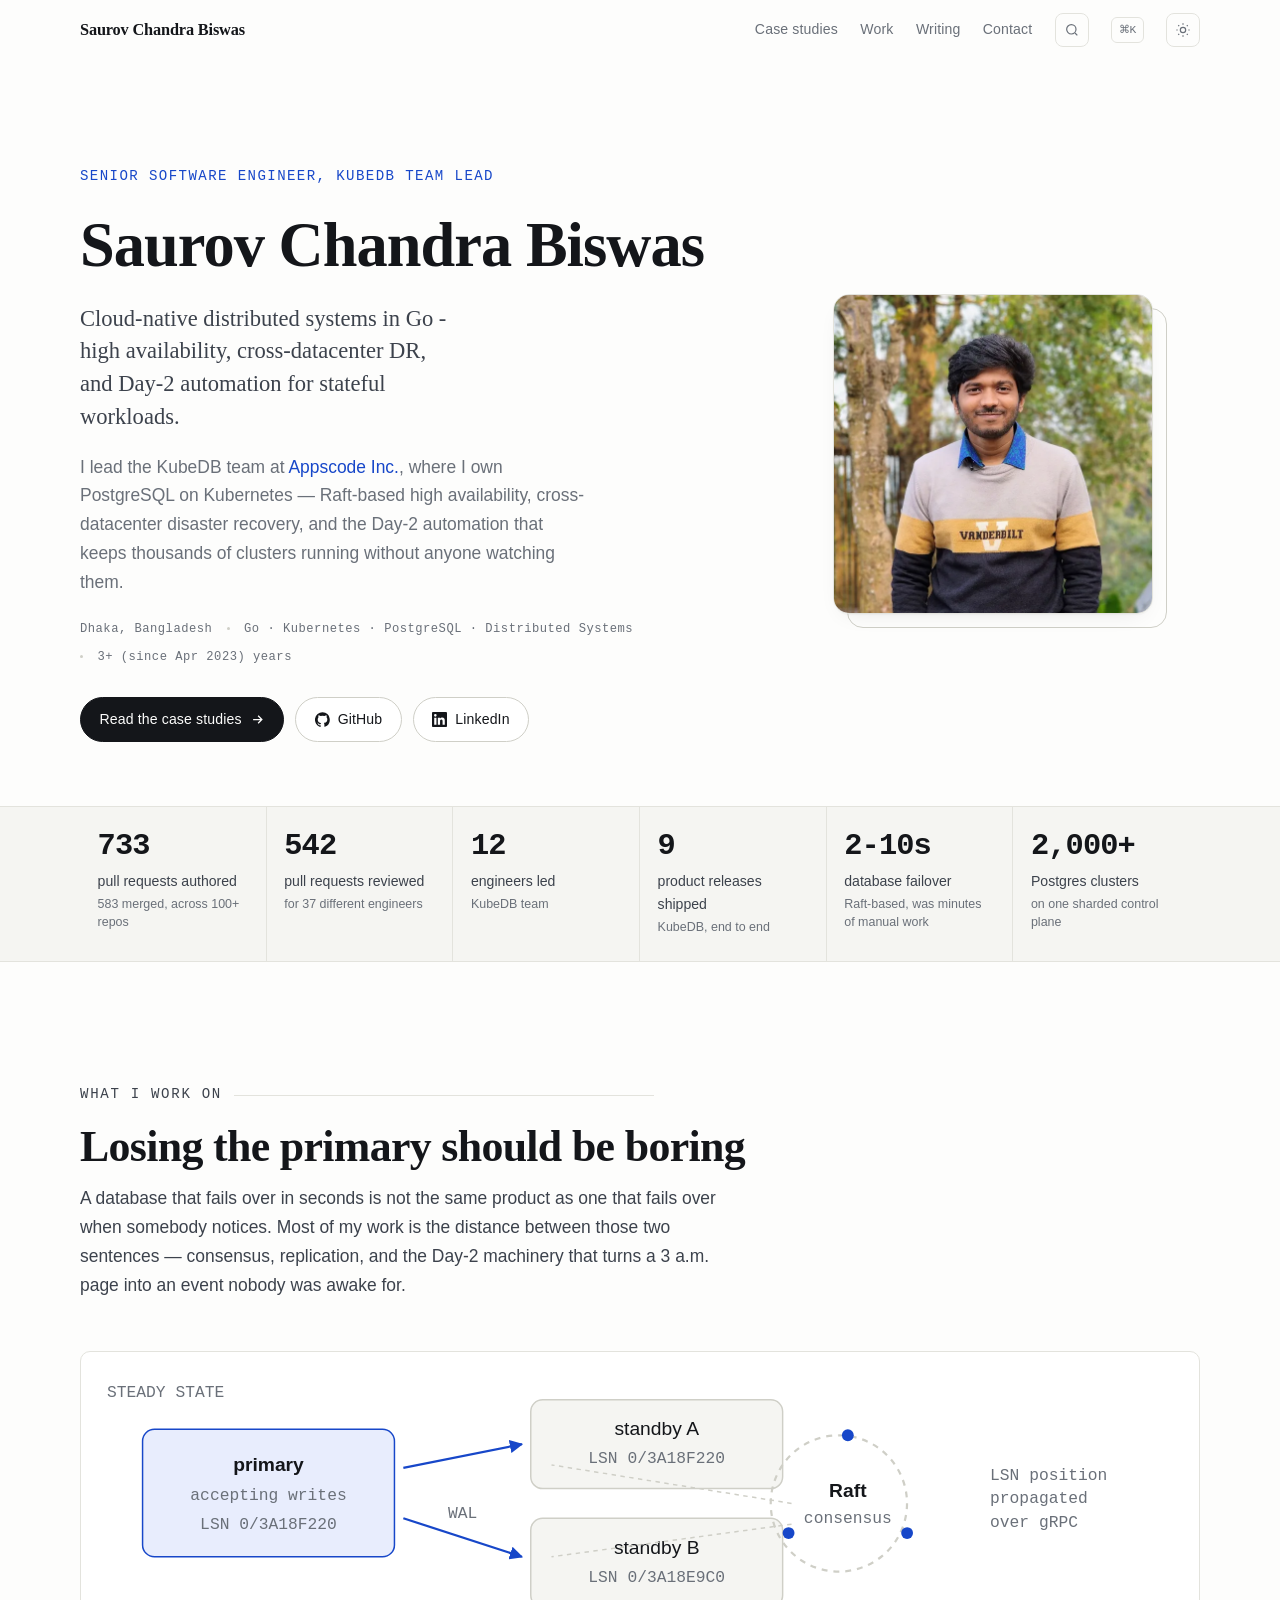
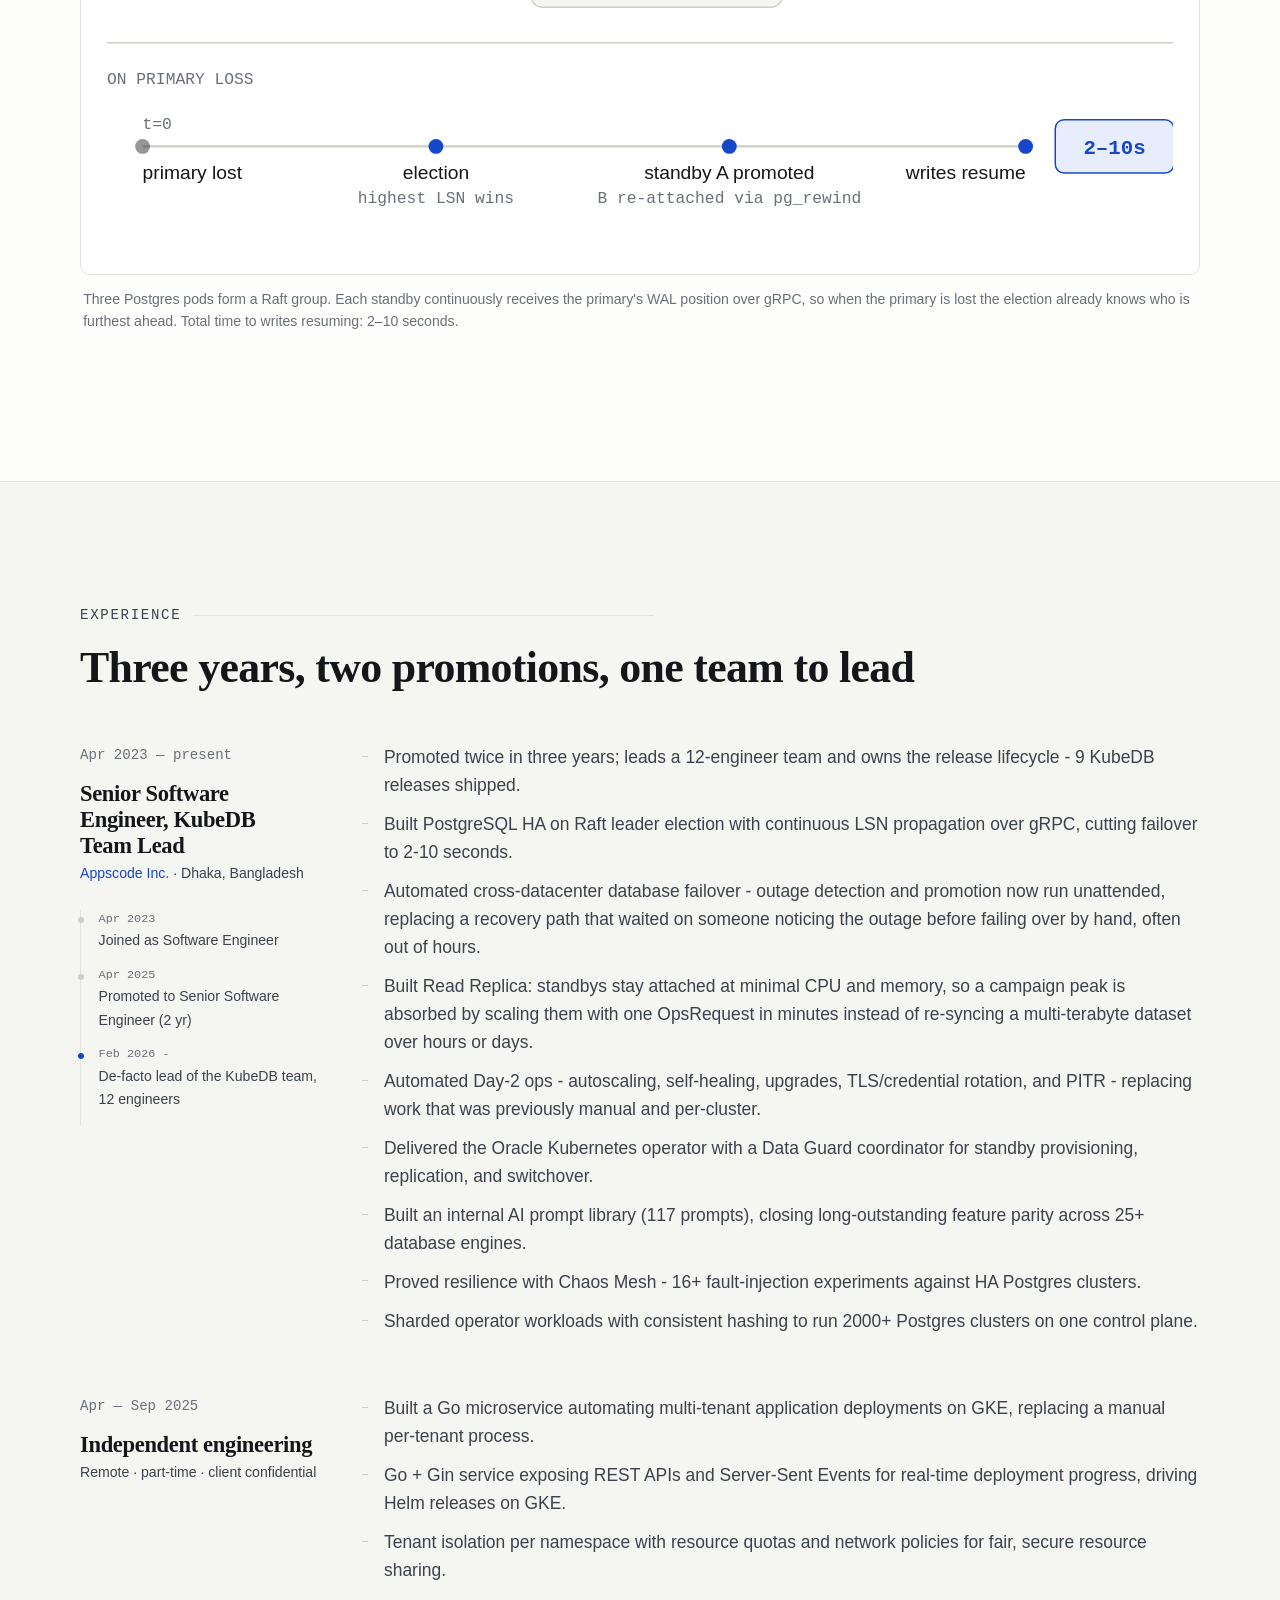
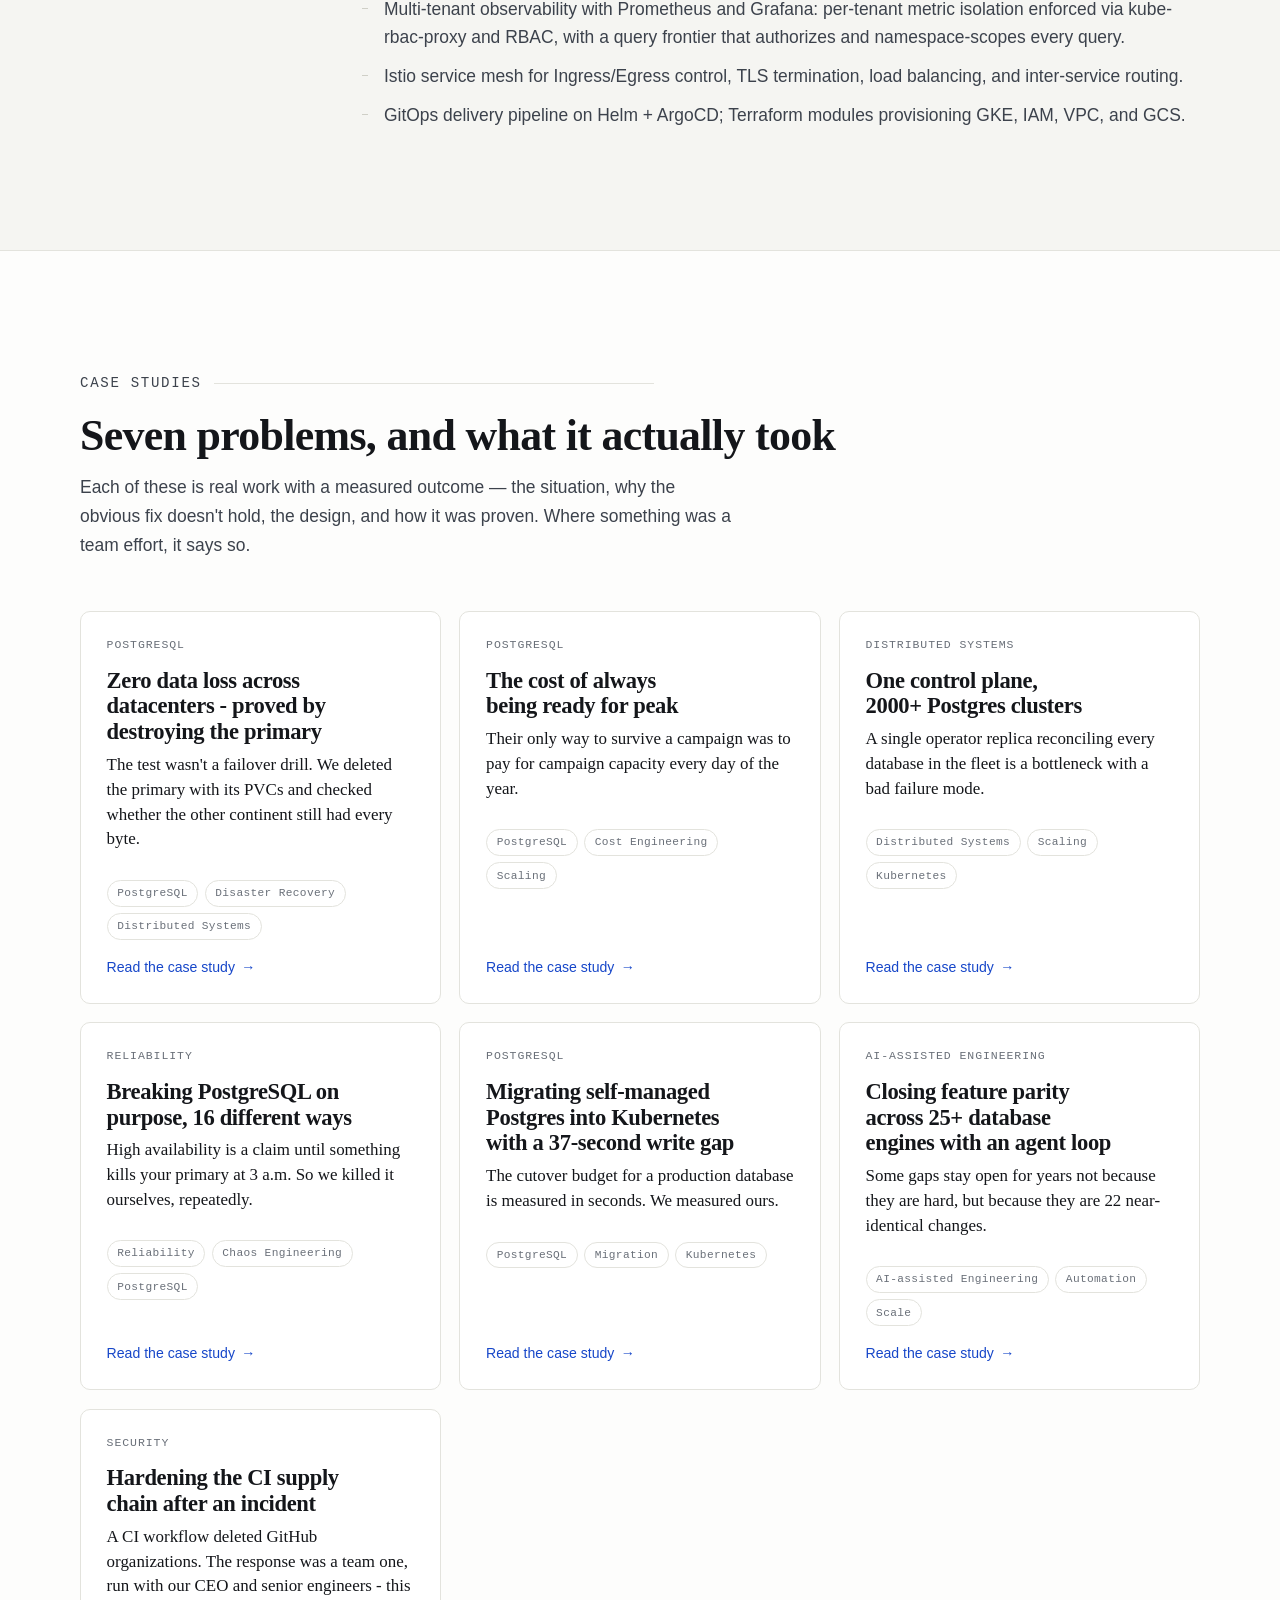
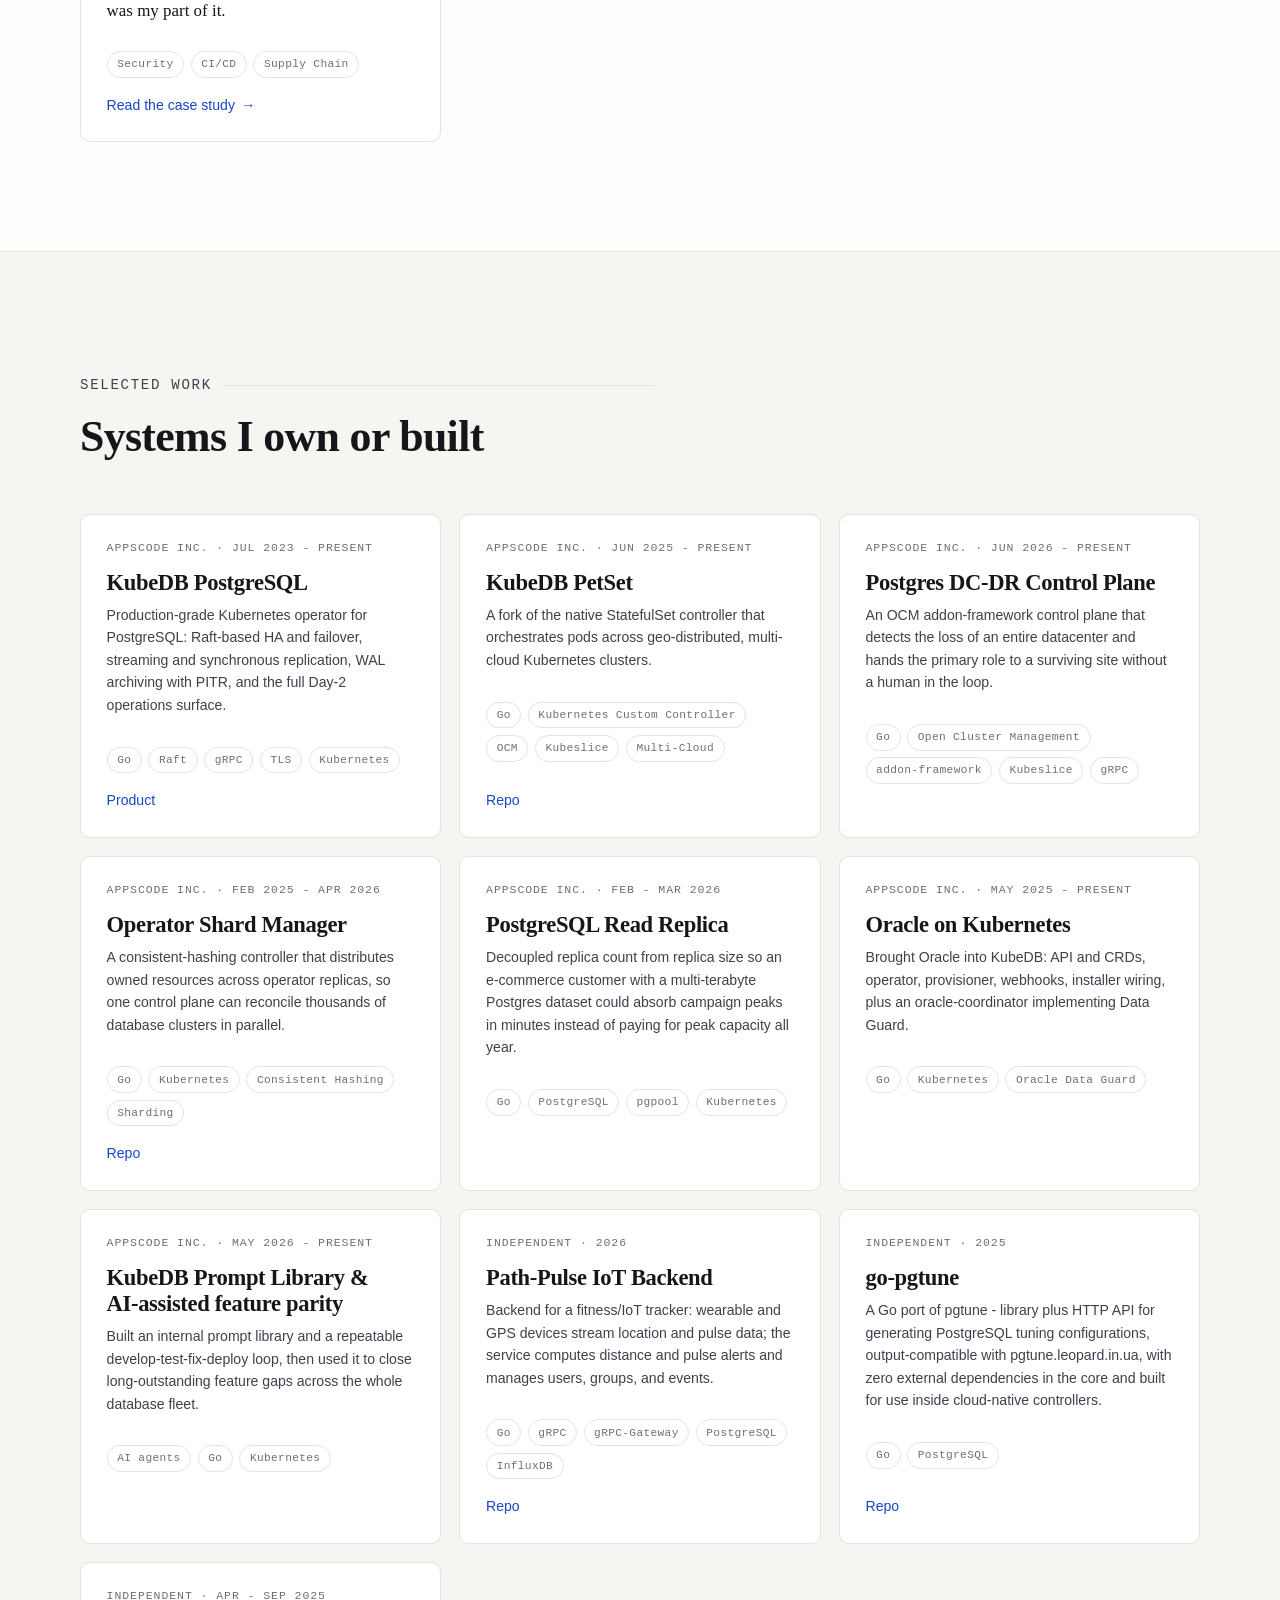
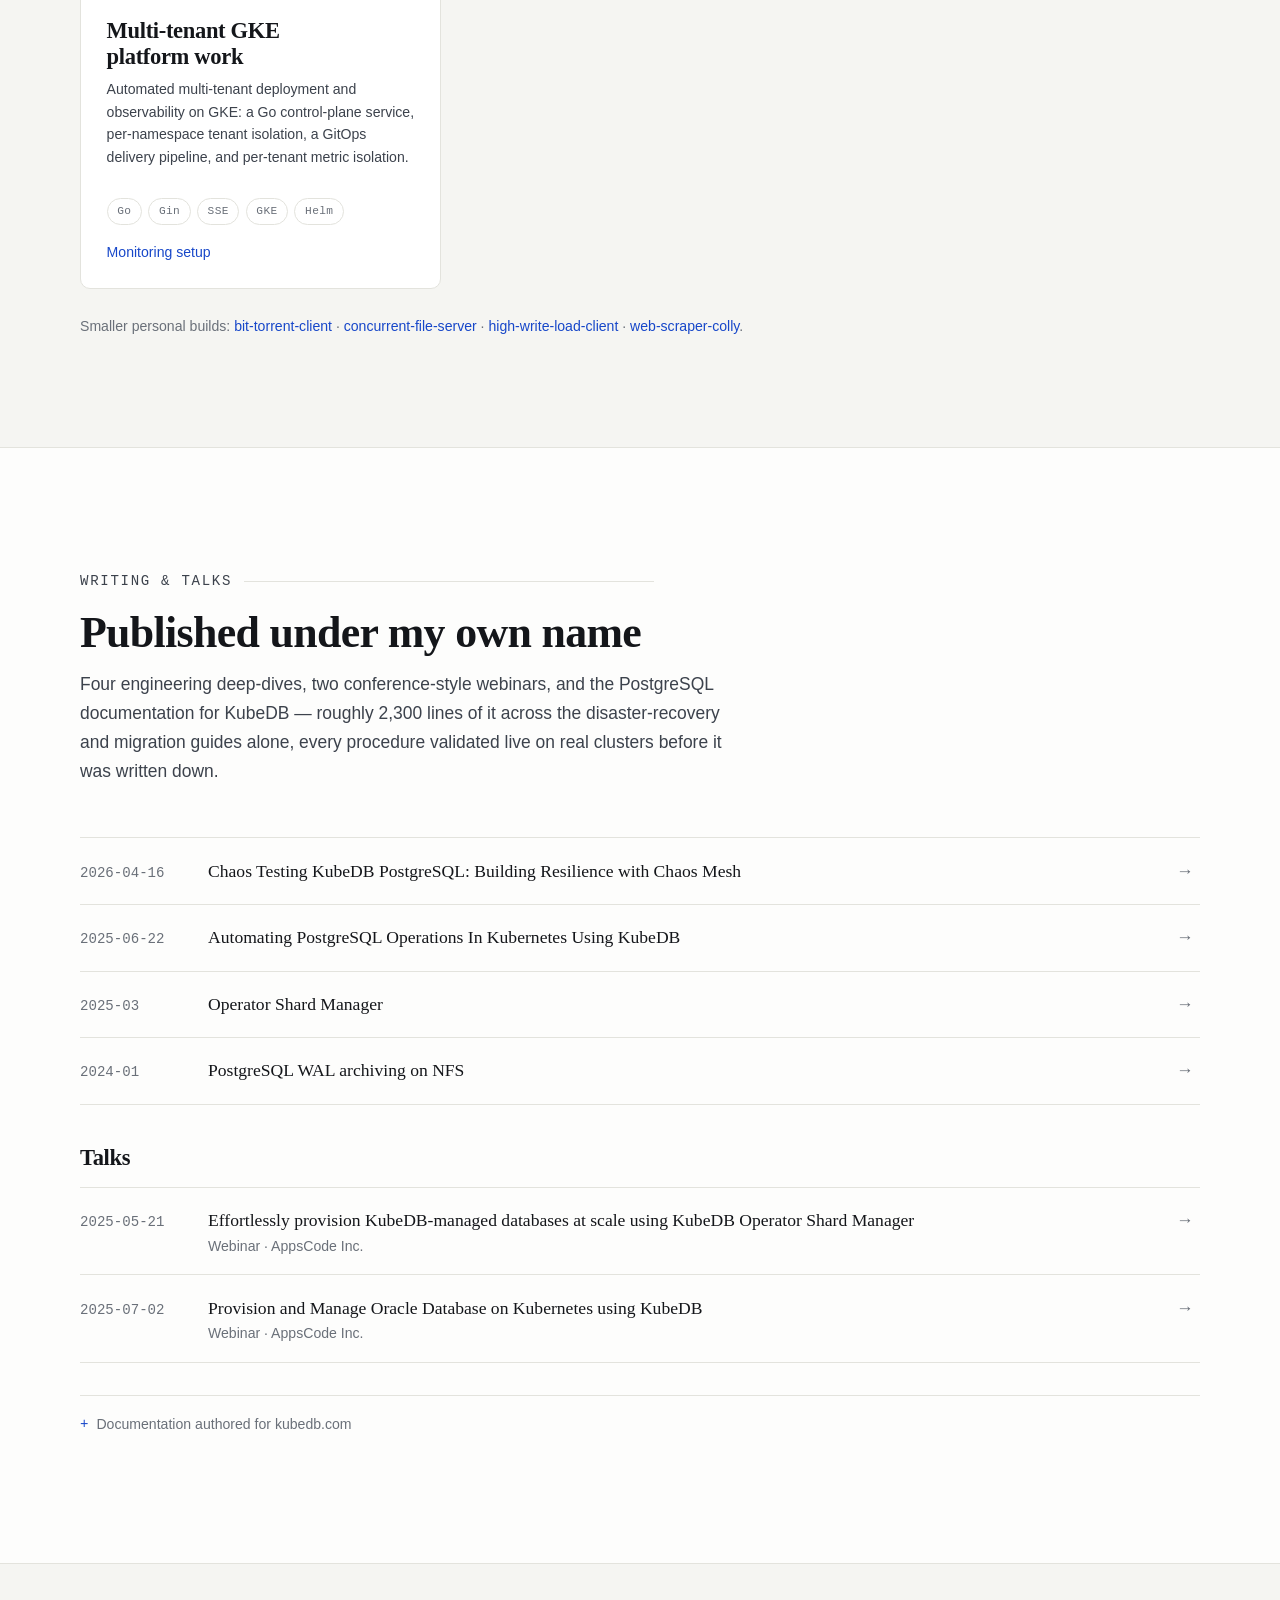
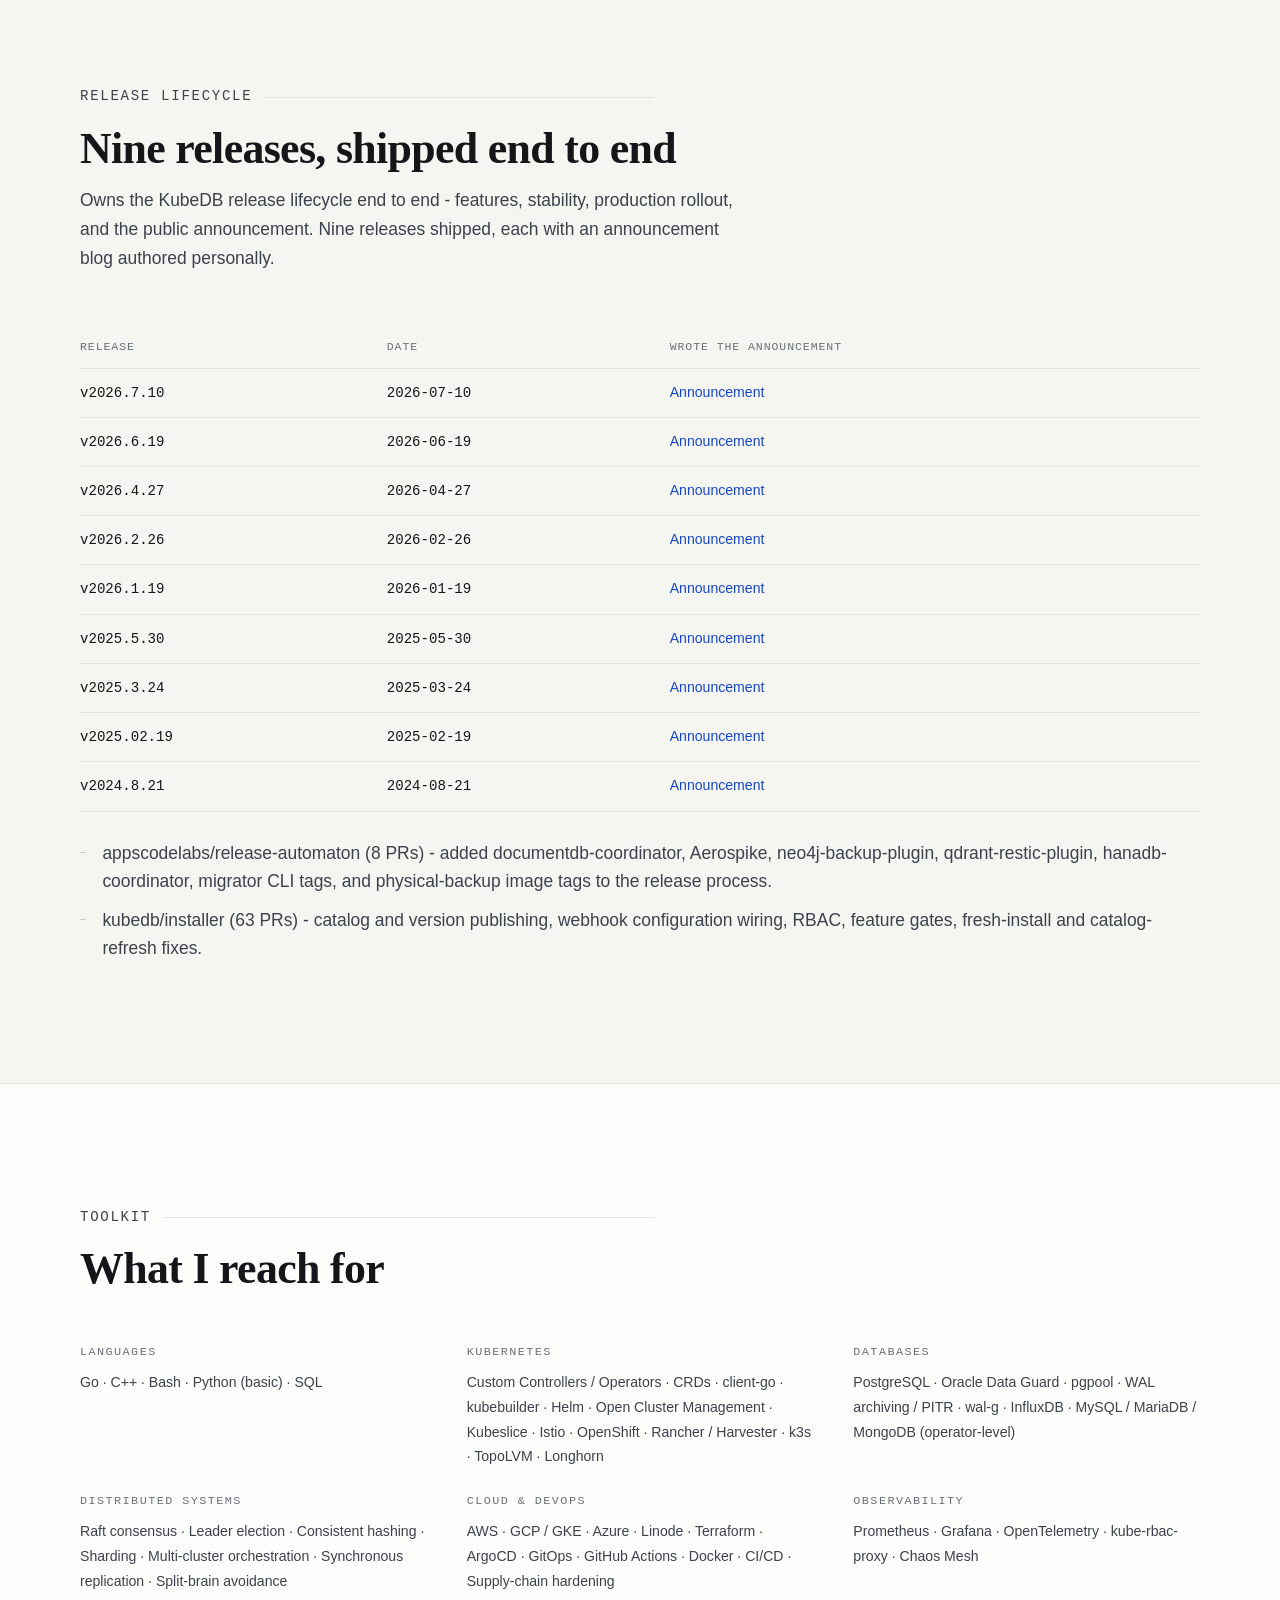
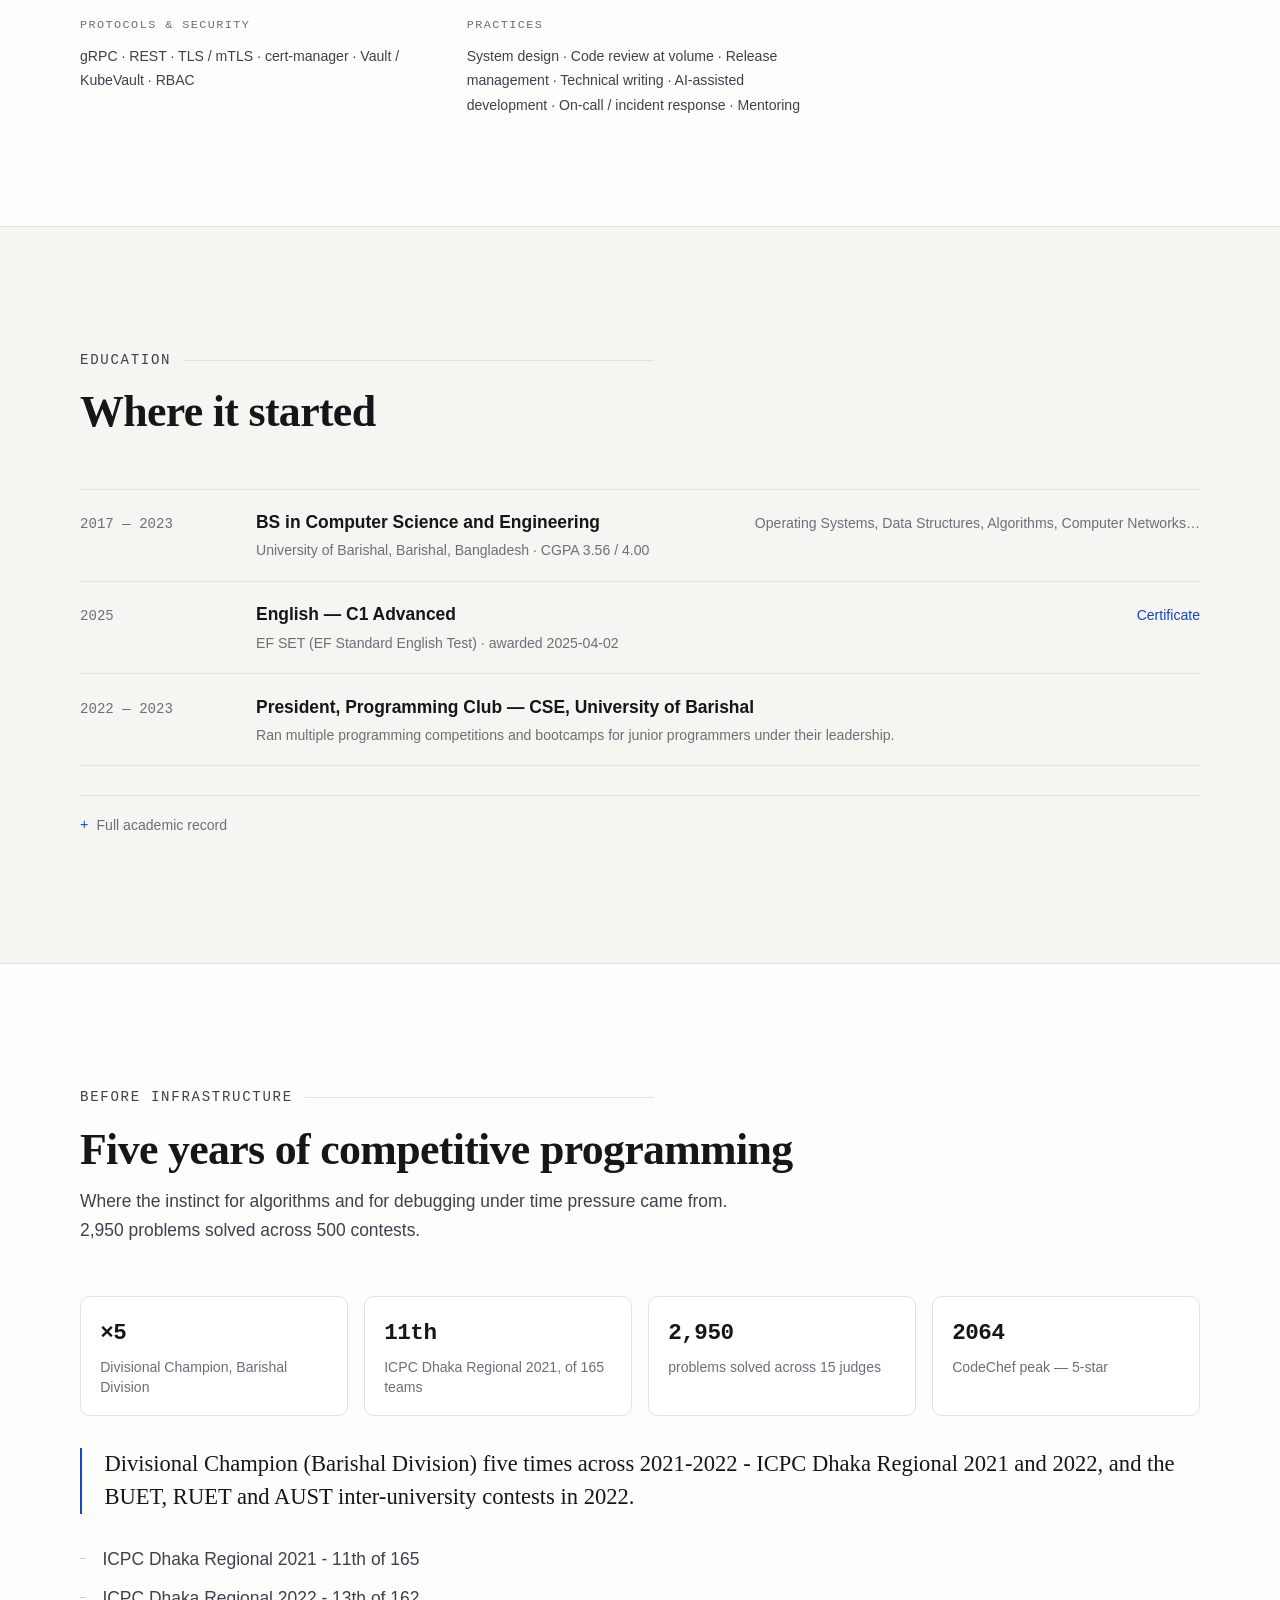
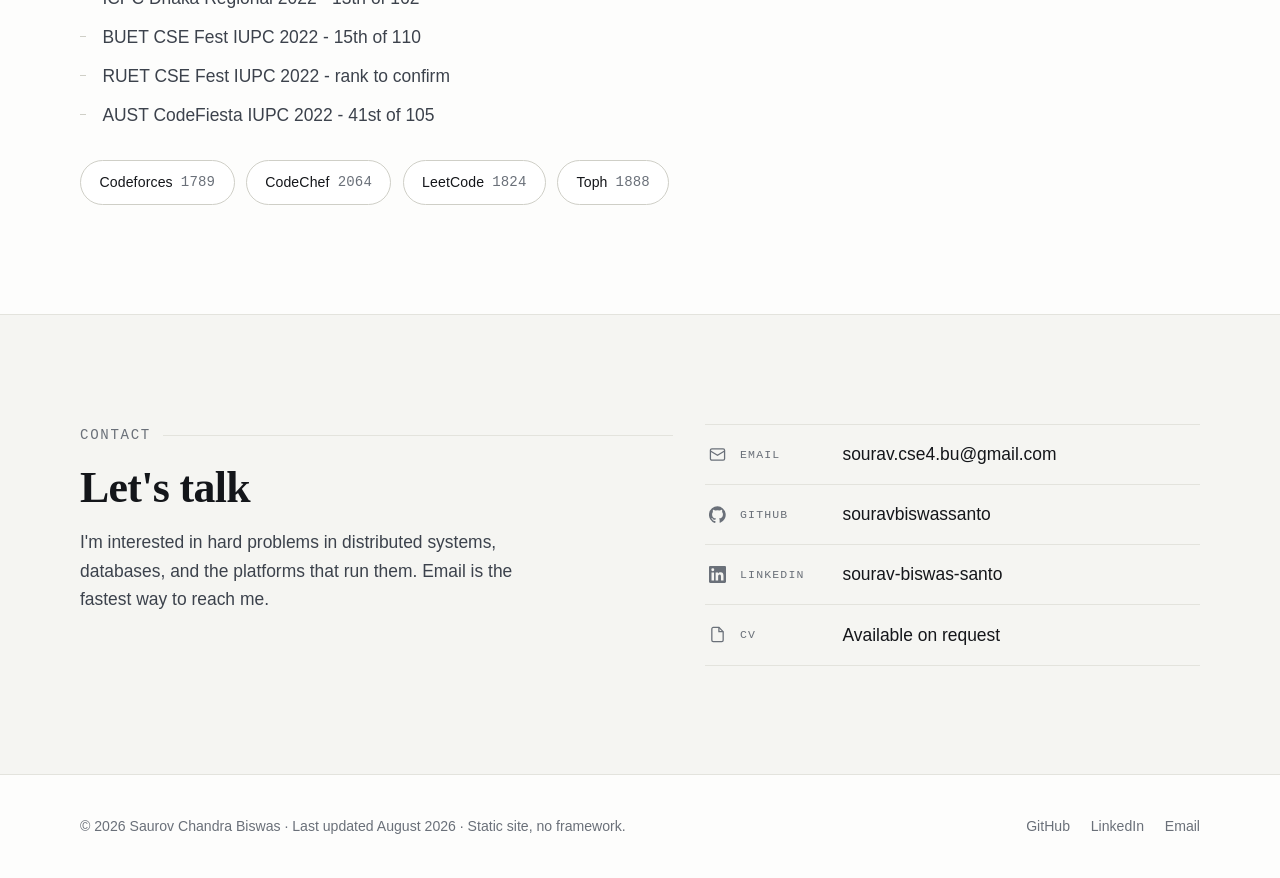
==== site/index.html @ ab9f9c37 "Add portfolio site Static site generated from data/profile.json by build.py. No framework and no run" ====
<!doctype html>
<html lang="en" class="no-js">
<head>
<meta charset="utf-8">
<meta name="viewport" content="width=device-width, initial-scale=1">
<title>Saurov Chandra Biswas — Senior Software Engineer, KubeDB Team Lead</title>
<meta name="description" content="Software Engineer with 3+ years building cloud-native distributed systems in Go, now leading a 12-engineer team. Specialize in Kubernetes operators for stateful workloads - high availability, cross-datacenter disaster recovery, and Day-2 automation at enterprise scale.">
<link rel="canonical" href="https://souravbiswassanto.github.io/">
<meta property="og:type" content="website">
<meta property="og:title" content="Saurov Chandra Biswas — Senior Software Engineer, KubeDB Team Lead">
<meta property="og:description" content="Software Engineer with 3+ years building cloud-native distributed systems in Go, now leading a 12-engineer team. Specialize in Kubernetes operators for stateful workloads - high availability, cross-datacenter disaster recovery, and Day-2 automation at enterprise scale.">
<meta property="og:url" content="https://souravbiswassanto.github.io/">
<meta property="og:image" content="https://souravbiswassanto.github.io/assets/hero.jpg">
<meta name="twitter:card" content="summary_large_image">
<meta name="theme-color" content="#fdfdfc" media="(prefers-color-scheme: light)">
<meta name="theme-color" content="#0e1014" media="(prefers-color-scheme: dark)">
<link rel="icon" href="data:image/svg+xml,<svg xmlns='http://www.w3.org/2000/svg' viewBox='0 0 100 100'><text y='.9em' font-size='90' font-family='Georgia,serif'>S</text></svg>">
<link rel="stylesheet" href="styles/main.css">
<script>
(function(){try{var t=localStorage.getItem("theme");if(t)document.documentElement.setAttribute("data-theme",t);}catch(e){}})();
</script>
<script type="application/ld+json">{"@context": "https://schema.org", "@type": "Person", "name": "Saurov Chandra Biswas", "jobTitle": "Senior Software Engineer, KubeDB Team Lead", "worksFor": {"@type": "Organization", "name": "Appscode Inc."}, "url": "https://souravbiswassanto.github.io", "image": "https://souravbiswassanto.github.io/assets/hero.jpg", "email": "mailto:sourav.cse4.bu@gmail.com", "address": {"@type": "PostalAddress", "addressLocality": "Dhaka", "addressCountry": "BD"}, "sameAs": ["https://github.com/souravbiswassanto", "https://linkedin.com/in/sourav-biswas-santo"], "alumniOf": {"@type": "CollegeOrUniversity", "name": "University of Barishal"}, "knowsAbout": ["Kubernetes", "Go", "PostgreSQL", "Distributed Systems", "Site Reliability Engineering"]}</script>
</head>
<body>
<a class="skip-link" href="#main">Skip to content</a>

<header class="site-header">
  <div class="wrap">
    <a class="brand" href="index.html">Saurov Chandra Biswas</a>
    <nav class="site-nav" aria-label="Primary">
      <a class="nav-hide" href="index.html#case-studies">Case studies</a>
      <a class="nav-hide" href="index.html#work">Work</a>
      <a class="nav-hide" href="index.html#writing">Writing</a>
      <a class="nav-hide" href="index.html#contact">Contact</a>
      <a class="nav-keep" href="index.html#work">Work</a>
      <a class="nav-keep" href="index.html#contact">Contact</a>
      <button class="icon-btn" data-palette-open type="button" aria-label="Search this site"><svg viewBox="0 0 24 24" fill="none" stroke="currentColor" stroke-width="1.8" aria-hidden="true"><circle cx="11" cy="11" r="7"/><path d="m20 20-3.5-3.5"/></svg></button>
      <span class="kbd-hint" aria-hidden="true">⌘K</span>
      <button class="icon-btn" data-theme-toggle type="button" aria-label="Switch theme"><svg viewBox="0 0 24 24" fill="none" stroke="currentColor" stroke-width="1.8" aria-hidden="true"><circle cx="12" cy="12" r="4"/><path d="M12 2v2M12 20v2M4.9 4.9l1.4 1.4M17.7 17.7l1.4 1.4M2 12h2M20 12h2M4.9 19.1l1.4-1.4M17.7 6.3l1.4-1.4"/></svg></button>
    </nav>
  </div>
</header>

<main id="main">
<section class="hero">
  <div class="wrap hero-grid">
    <div>
      <p class="role">Senior Software Engineer, KubeDB Team Lead</p>
      <h1>Saurov Chandra Biswas</h1>
      <p class="lede">Cloud-native distributed systems in Go - high availability, cross-datacenter DR, and Day-2 automation for stateful workloads.</p>
      <p class="sub">I lead the KubeDB team at <a href="https://appscode.com/" rel="noopener">Appscode Inc.</a>,
      where I own PostgreSQL on Kubernetes — Raft-based high availability, cross-datacenter disaster recovery,
      and the Day-2 automation that keeps thousands of clusters running without anyone watching them.</p>
      <p class="meta-line">
        <span>Dhaka, Bangladesh</span>
        <span>Go · Kubernetes · PostgreSQL · Distributed Systems</span>
        <span>3+ (since Apr 2023) years</span>
      </p>
      <div class="cta-row">
        <a class="btn btn--primary" href="#case-studies">Read the case studies <svg viewBox="0 0 24 24" fill="none" stroke="currentColor" stroke-width="2" aria-hidden="true"><path d="M5 12h14M13 6l6 6-6 6"/></svg></a>
        
        <a class="btn" href="https://github.com/souravbiswassanto" rel="noopener"><svg viewBox="0 0 24 24" fill="currentColor" aria-hidden="true"><path d="M12 .5a12 12 0 0 0-3.79 23.4c.6.1.82-.26.82-.58v-2.2c-3.34.72-4.04-1.6-4.04-1.6-.55-1.4-1.34-1.77-1.34-1.77-1.1-.75.08-.73.08-.73 1.2.09 1.84 1.24 1.84 1.24 1.07 1.84 2.81 1.31 3.5 1 .1-.78.42-1.31.76-1.61-2.67-.3-5.47-1.34-5.47-5.96 0-1.32.47-2.4 1.24-3.24-.13-.3-.54-1.53.12-3.18 0 0 1.01-.32 3.3 1.24a11.5 11.5 0 0 1 6.01 0c2.29-1.56 3.3-1.24 3.3-1.24.66 1.65.25 2.88.12 3.18.77.84 1.23 1.92 1.23 3.24 0 4.63-2.8 5.65-5.48 5.95.43.37.81 1.1.81 2.22v3.29c0 .32.21.69.83.57A12 12 0 0 0 12 .5Z"/></svg> GitHub</a>
        <a class="btn" href="https://linkedin.com/in/sourav-biswas-santo" rel="noopener"><svg viewBox="0 0 24 24" fill="currentColor" aria-hidden="true"><path d="M20.45 20.45h-3.55v-5.57c0-1.33-.02-3.04-1.85-3.04-1.85 0-2.14 1.45-2.14 2.94v5.67H9.35V9h3.41v1.56h.05a3.74 3.74 0 0 1 3.37-1.85c3.6 0 4.27 2.37 4.27 5.46v6.28ZM5.34 7.43a2.06 2.06 0 1 1 0-4.12 2.06 2.06 0 0 1 0 4.12ZM7.12 20.45H3.55V9h3.57v11.45ZM22.22 0H1.77C.79 0 0 .77 0 1.72v20.56C0 23.23.79 24 1.77 24h20.45c.98 0 1.78-.77 1.78-1.72V1.72C24 .77 23.2 0 22.22 0Z"/></svg> LinkedIn</a>
      </div>
    </div>
    <div class="hero-portrait">
      <picture>
        <source srcset="assets/hero.webp" type="image/webp">
        <img src="assets/hero.jpg" width="640" height="640" alt="Saurov Chandra Biswas" fetchpriority="high">
      </picture>
    </div>
  </div>
</section>
<section class="stat-bar" aria-label="Key numbers">
  <div class="wrap"><div class="stat-grid"><div class="stat"><div class="v"><span class="num" data-count="733" data-suffix="">0</span></div><div class="l">pull requests authored</div><div class="s">583 merged, across 100+ repos</div></div><div class="stat"><div class="v"><span class="num" data-count="542" data-suffix="">0</span></div><div class="l">pull requests reviewed</div><div class="s">for 37 different engineers</div></div><div class="stat"><div class="v"><span class="num" data-count="12" data-suffix="">0</span></div><div class="l">engineers led</div><div class="s">KubeDB team</div></div><div class="stat"><div class="v"><span class="num" data-count="9" data-suffix="">0</span></div><div class="l">product releases shipped</div><div class="s">KubeDB, end to end</div></div><div class="stat"><div class="v"><span class="num">2-10s</span></div><div class="l">database failover</div><div class="s">Raft-based, was minutes of manual work</div></div><div class="stat"><div class="v"><span class="num" data-count="2000" data-suffix="+">0</span></div><div class="l">Postgres clusters</div><div class="s">on one sharded control plane</div></div></div></div>
</section>
<section class="section">
  <div class="wrap">
    <div class="section-head reveal">
      <p class="eyebrow">What I work on</p>
      <h2>Losing the primary should be boring</h2>
      <p>A database that fails over in seconds is not the same product as one that fails over when somebody notices.
      Most of my work is the distance between those two sentences — consensus, replication, and the Day-2 machinery
      that turns a 3 a.m. page into an event nobody was awake for.</p>
    </div>
    <figure class="diagram reveal"><div class="frame"><svg viewBox="0 0 720 320" role="img" aria-labelledby="failover-title failover-desc" xmlns="http://www.w3.org/2000/svg">
  <title id="failover-title">Raft-based PostgreSQL failover</title>
  <desc id="failover-desc">Three Postgres pods form a Raft consensus group. Each standby continuously receives the primary's write-ahead-log position over gRPC. When the primary is lost, the standby holding the highest position is elected and promoted, completing in two to ten seconds.</desc>

  <defs>
    <marker id="fo-arrow" viewBox="0 0 10 10" refX="9" refY="5" markerWidth="6" markerHeight="6" orient="auto-start-reverse">
      <path d="M 0 0 L 10 5 L 0 10 z" class="d-accent"/>
    </marker>
    <marker id="fo-arrow-mute" viewBox="0 0 10 10" refX="9" refY="5" markerWidth="6" markerHeight="6" orient="auto-start-reverse">
      <path d="M 0 0 L 10 5 L 0 10 z" fill="currentColor" opacity=".45"/>
    </marker>
  </defs>

  <!-- steady state label -->
  <text x="0" y="14" class="d-text-sm">STEADY STATE</text>

  <!-- primary -->
  <g>
    <rect x="24" y="36" width="170" height="86" rx="8" class="d-box-accent"/>
    <text x="109" y="64" class="d-text" text-anchor="middle" font-weight="600">primary</text>
    <text x="109" y="84" class="d-text-sm" text-anchor="middle">accepting writes</text>
    <text x="109" y="103" class="d-text-sm" text-anchor="middle">LSN 0/3A18F220</text>
  </g>

  <!-- standbys -->
  <g>
    <rect x="286" y="16" width="170" height="60" rx="8" class="d-box"/>
    <text x="371" y="40" class="d-text" text-anchor="middle">standby A</text>
    <text x="371" y="59" class="d-text-sm" text-anchor="middle">LSN 0/3A18F220</text>
  </g>
  <g>
    <rect x="286" y="96" width="170" height="60" rx="8" class="d-box"/>
    <text x="371" y="120" class="d-text" text-anchor="middle">standby B</text>
    <text x="371" y="139" class="d-text-sm" text-anchor="middle">LSN 0/3A18E9C0</text>
  </g>

  <!-- replication arrows -->
  <path d="M 200 62 L 280 46" class="d-stroke-accent" stroke-width="1.5" marker-end="url(#fo-arrow)"/>
  <path d="M 200 96 L 280 122" class="d-stroke-accent" stroke-width="1.5" marker-end="url(#fo-arrow)"/>
  <text x="240" y="96" class="d-text-sm" text-anchor="middle">WAL</text>

  <!-- raft ring -->
  <g>
    <path d="M 500 86 m -6 -46 a 46 46 0 1 1 -0.1 0" class="d-line" stroke-width="1.5" fill="none" stroke-dasharray="4 4"/>
    <text x="500" y="82" class="d-text" text-anchor="middle" font-weight="600">Raft</text>
    <text x="500" y="99" class="d-text-sm" text-anchor="middle">consensus</text>
    <circle cx="500" cy="40" r="4" class="d-accent"/>
    <circle cx="540" cy="106" r="4" class="d-accent"/>
    <circle cx="460" cy="106" r="4" class="d-accent"/>
  </g>
  <path d="M 462 86 L 300 60" class="d-line" stroke-width="1" stroke-dasharray="3 3" fill="none"/>
  <path d="M 462 100 L 300 122" class="d-line" stroke-width="1" stroke-dasharray="3 3" fill="none"/>

  <text x="596" y="70" class="d-text-sm">LSN position</text>
  <text x="596" y="86" class="d-text-sm">propagated</text>
  <text x="596" y="102" class="d-text-sm">over gRPC</text>

  <!-- divider -->
  <line x1="0" y1="180" x2="720" y2="180" class="d-line" stroke-width="1"/>

  <!-- failure sequence -->
  <text x="0" y="208" class="d-text-sm">ON PRIMARY LOSS</text>

  <g transform="translate(0,224)">
    <!-- track -->
    <line x1="24" y1="26" x2="620" y2="26" class="d-line" stroke-width="1.5"/>

    <g>
      <circle cx="24" cy="26" r="5" fill="currentColor" opacity=".45"/>
      <text x="24" y="14" class="d-text-sm" text-anchor="start">t=0</text>
      <text x="24" y="48" class="d-text" text-anchor="start" font-size="12">primary lost</text>
    </g>
    <g>
      <circle cx="222" cy="26" r="5" class="d-accent"/>
      <text x="222" y="48" class="d-text" text-anchor="middle" font-size="12">election</text>
      <text x="222" y="64" class="d-text-sm" text-anchor="middle">highest LSN wins</text>
    </g>
    <g>
      <circle cx="420" cy="26" r="5" class="d-accent"/>
      <text x="420" y="48" class="d-text" text-anchor="middle" font-size="12">standby A promoted</text>
      <text x="420" y="64" class="d-text-sm" text-anchor="middle">B re-attached via pg_rewind</text>
    </g>
    <g>
      <circle cx="620" cy="26" r="5" class="d-accent"/>
      <text x="620" y="48" class="d-text" text-anchor="end" font-size="12">writes resume</text>
    </g>

    <rect x="640" y="8" width="80" height="36" rx="6" class="d-box-accent"/>
    <text x="680" y="31" class="d-accent" text-anchor="middle" font-family="ui-monospace, monospace" font-size="14" font-weight="700">2–10s</text>
  </g>
</svg>
</div><figcaption>Three Postgres pods form a Raft group. Each standby continuously receives the primary&#x27;s WAL position over gRPC, so when the primary is lost the election already knows who is furthest ahead. Total time to writes resuming: 2–10 seconds.</figcaption></figure>
  </div>
</section>
<section class="section section--alt" id="experience">
  <div class="wrap">
    <div class="section-head reveal">
      <p class="eyebrow">Experience</p>
      <h2>Three years, two promotions, one team to lead</h2>
    </div>
    <div class="xp reveal">
      <div class="xp-side">
        <p class="when">Apr 2023 — present</p>
        <h3>Senior Software Engineer, KubeDB Team Lead</h3>
        <p class="org"><a href="https://appscode.com/" rel="noopener">Appscode Inc.</a> · Dhaka, Bangladesh</p>
        <ul class="timeline"><li><span class="t-when">Apr 2023</span>Joined as Software Engineer</li><li><span class="t-when">Apr 2025</span>Promoted to Senior Software Engineer (2 yr)</li><li><span class="t-when">Feb 2026 -</span>De-facto lead of the KubeDB team, 12 engineers</li></ul>
      </div>
      <div><ul class="bullets"><li>Promoted twice in three years; leads a 12-engineer team and owns the release lifecycle - 9 KubeDB releases shipped.</li><li>Built PostgreSQL HA on Raft leader election with continuous LSN propagation over gRPC, cutting failover to 2-10 seconds.</li><li>Automated cross-datacenter database failover - outage detection and promotion now run unattended, replacing a recovery path that waited on someone noticing the outage before failing over by hand, often out of hours.</li><li>Built Read Replica: standbys stay attached at minimal CPU and memory, so a campaign peak is absorbed by scaling them with one OpsRequest in minutes instead of re-syncing a multi-terabyte dataset over hours or days.</li><li>Automated Day-2 ops - autoscaling, self-healing, upgrades, TLS/credential rotation, and PITR - replacing work that was previously manual and per-cluster.</li><li>Delivered the Oracle Kubernetes operator with a Data Guard coordinator for standby provisioning, replication, and switchover.</li><li>Built an internal AI prompt library (117 prompts), closing long-outstanding feature parity across 25+ database engines.</li><li>Proved resilience with Chaos Mesh - 16+ fault-injection experiments against HA Postgres clusters.</li><li>Sharded operator workloads with consistent hashing to run 2000+ Postgres clusters on one control plane.</li></ul></div>
    </div>
    <div class="xp reveal" style="margin-top:3rem">
      <div class="xp-side">
        <p class="when">Apr — Sep 2025</p>
        <h3>Independent engineering</h3>
        <p class="org">Remote · part-time · client confidential</p>
      </div>
      <div><ul class="bullets"><li>Built a Go microservice automating multi-tenant application deployments on GKE, replacing a manual per-tenant process.</li><li>Go + Gin service exposing REST APIs and Server-Sent Events for real-time deployment progress, driving Helm releases on GKE.</li><li>Tenant isolation per namespace with resource quotas and network policies for fair, secure resource sharing.</li><li>Multi-tenant observability with Prometheus and Grafana: per-tenant metric isolation enforced via kube-rbac-proxy and RBAC, with a query frontier that authorizes and namespace-scopes every query.</li><li>Istio service mesh for Ingress/Egress control, TLS termination, load balancing, and inter-service routing.</li><li>GitOps delivery pipeline on Helm + ArgoCD; Terraform modules provisioning GKE, IAM, VPC, and GCS.</li></ul></div>
    </div>
  </div>
</section>
<section class="section" id="case-studies">
  <div class="wrap">
    <div class="section-head reveal">
      <p class="eyebrow">Case studies</p>
      <h2>Seven problems, and what it actually took</h2>
      <p>Each of these is real work with a measured outcome — the situation, why the obvious fix doesn't hold,
      the design, and how it was proven. Where something was a team effort, it says so.</p>
    </div>
    <div class="card-grid"><a class="card card--case reveal" href="case/zero-data-loss.html">
  <p class="card-meta">PostgreSQL</p>
  <h3>Zero data loss across datacenters - proved by destroying the primary</h3>
  <p class="hook">The test wasn&#x27;t a failover drill. We deleted the primary with its PVCs and checked whether the other continent still had every byte.</p>
  <div class="tags"><span class="tag">PostgreSQL</span><span class="tag">Disaster Recovery</span><span class="tag">Distributed Systems</span></div>
  <span class="more">Read the case study <span class="arrow">→</span></span>
</a><a class="card card--case reveal" href="case/read-replica.html">
  <p class="card-meta">PostgreSQL</p>
  <h3>The cost of always being ready for peak</h3>
  <p class="hook">Their only way to survive a campaign was to pay for campaign capacity every day of the year.</p>
  <div class="tags"><span class="tag">PostgreSQL</span><span class="tag">Cost Engineering</span><span class="tag">Scaling</span></div>
  <span class="more">Read the case study <span class="arrow">→</span></span>
</a><a class="card card--case reveal" href="case/scale.html">
  <p class="card-meta">Distributed Systems</p>
  <h3>One control plane, 2000+ Postgres clusters</h3>
  <p class="hook">A single operator replica reconciling every database in the fleet is a bottleneck with a bad failure mode.</p>
  <div class="tags"><span class="tag">Distributed Systems</span><span class="tag">Scaling</span><span class="tag">Kubernetes</span></div>
  <span class="more">Read the case study <span class="arrow">→</span></span>
</a><a class="card card--case reveal" href="case/chaos.html">
  <p class="card-meta">Reliability</p>
  <h3>Breaking PostgreSQL on purpose, 16 different ways</h3>
  <p class="hook">High availability is a claim until something kills your primary at 3 a.m. So we killed it ourselves, repeatedly.</p>
  <div class="tags"><span class="tag">Reliability</span><span class="tag">Chaos Engineering</span><span class="tag">PostgreSQL</span></div>
  <span class="more">Read the case study <span class="arrow">→</span></span>
</a><a class="card card--case reveal" href="case/migration.html">
  <p class="card-meta">PostgreSQL</p>
  <h3>Migrating self-managed Postgres into Kubernetes with a 37-second write gap</h3>
  <p class="hook">The cutover budget for a production database is measured in seconds. We measured ours.</p>
  <div class="tags"><span class="tag">PostgreSQL</span><span class="tag">Migration</span><span class="tag">Kubernetes</span></div>
  <span class="more">Read the case study <span class="arrow">→</span></span>
</a><a class="card card--case reveal" href="case/ai-parity.html">
  <p class="card-meta">AI-assisted Engineering</p>
  <h3>Closing feature parity across 25+ database engines with an agent loop</h3>
  <p class="hook">Some gaps stay open for years not because they are hard, but because they are 22 near-identical changes.</p>
  <div class="tags"><span class="tag">AI-assisted Engineering</span><span class="tag">Automation</span><span class="tag">Scale</span></div>
  <span class="more">Read the case study <span class="arrow">→</span></span>
</a><a class="card card--case reveal" href="case/supplychain.html">
  <p class="card-meta">Security</p>
  <h3>Hardening the CI supply chain after an incident</h3>
  <p class="hook">A CI workflow deleted GitHub organizations. The response was a team one, run with our CEO and senior engineers - this was my part of it.</p>
  <div class="tags"><span class="tag">Security</span><span class="tag">CI/CD</span><span class="tag">Supply Chain</span></div>
  <span class="more">Read the case study <span class="arrow">→</span></span>
</a></div>
  </div>
</section>
<section class="section section--alt" id="work">
  <div class="wrap">
    <div class="section-head reveal">
      <p class="eyebrow">Selected work</p>
      <h2>Systems I own or built</h2>
    </div>
    <div class="card-grid"><div class="card reveal">
  <p class="card-meta">Appscode Inc. · Jul 2023 - Present</p>
  <h3>KubeDB PostgreSQL</h3>
  <p>Production-grade Kubernetes operator for PostgreSQL: Raft-based HA and failover, streaming and synchronous replication, WAL archiving with PITR, and the full Day-2 operations surface.</p>
  <div class="tags"><span class="tag">Go</span><span class="tag">Raft</span><span class="tag">gRPC</span><span class="tag">TLS</span><span class="tag">Kubernetes</span></div>
  <span class="more"><a href="https://kubedb.com/kubernetes/databases/run-and-manage-postgres-on-kubernetes/" rel="noopener">Product</a></span>
</div><div class="card reveal">
  <p class="card-meta">Appscode Inc. · Jun 2025 - Present</p>
  <h3>KubeDB PetSet</h3>
  <p>A fork of the native StatefulSet controller that orchestrates pods across geo-distributed, multi-cloud Kubernetes clusters.</p>
  <div class="tags"><span class="tag">Go</span><span class="tag">Kubernetes Custom Controller</span><span class="tag">OCM</span><span class="tag">Kubeslice</span><span class="tag">Multi-Cloud</span></div>
  <span class="more"><a href="https://github.com/kubeops/petset" rel="noopener">Repo</a></span>
</div><div class="card reveal">
  <p class="card-meta">Appscode Inc. · Jun 2026 - Present</p>
  <h3>Postgres DC-DR Control Plane</h3>
  <p>An OCM addon-framework control plane that detects the loss of an entire datacenter and hands the primary role to a surviving site without a human in the loop.</p>
  <div class="tags"><span class="tag">Go</span><span class="tag">Open Cluster Management</span><span class="tag">addon-framework</span><span class="tag">Kubeslice</span><span class="tag">gRPC</span></div>
  
</div><div class="card reveal">
  <p class="card-meta">Appscode Inc. · Feb 2025 - Apr 2026</p>
  <h3>Operator Shard Manager</h3>
  <p>A consistent-hashing controller that distributes owned resources across operator replicas, so one control plane can reconcile thousands of database clusters in parallel.</p>
  <div class="tags"><span class="tag">Go</span><span class="tag">Kubernetes</span><span class="tag">Consistent Hashing</span><span class="tag">Sharding</span></div>
  <span class="more"><a href="https://github.com/kubeops/operator-shard-manager" rel="noopener">Repo</a></span>
</div><div class="card reveal">
  <p class="card-meta">Appscode Inc. · Feb - Mar 2026</p>
  <h3>PostgreSQL Read Replica</h3>
  <p>Decoupled replica count from replica size so an e-commerce customer with a multi-terabyte Postgres dataset could absorb campaign peaks in minutes instead of paying for peak capacity all year.</p>
  <div class="tags"><span class="tag">Go</span><span class="tag">PostgreSQL</span><span class="tag">pgpool</span><span class="tag">Kubernetes</span></div>
  
</div><div class="card reveal">
  <p class="card-meta">Appscode Inc. · May 2025 - Present</p>
  <h3>Oracle on Kubernetes</h3>
  <p>Brought Oracle into KubeDB: API and CRDs, operator, provisioner, webhooks, installer wiring, plus an oracle-coordinator implementing Data Guard.</p>
  <div class="tags"><span class="tag">Go</span><span class="tag">Kubernetes</span><span class="tag">Oracle Data Guard</span></div>
  
</div><div class="card reveal">
  <p class="card-meta">Appscode Inc. · May 2026 - Present</p>
  <h3>KubeDB Prompt Library &amp; AI-assisted feature parity</h3>
  <p>Built an internal prompt library and a repeatable develop-test-fix-deploy loop, then used it to close long-outstanding feature gaps across the whole database fleet.</p>
  <div class="tags"><span class="tag">AI agents</span><span class="tag">Go</span><span class="tag">Kubernetes</span></div>
  
</div><div class="card reveal">
  <p class="card-meta">Independent · 2026</p>
  <h3>Path-Pulse IoT Backend</h3>
  <p>Backend for a fitness/IoT tracker: wearable and GPS devices stream location and pulse data; the service computes distance and pulse alerts and manages users, groups, and events.</p>
  <div class="tags"><span class="tag">Go</span><span class="tag">gRPC</span><span class="tag">gRPC-Gateway</span><span class="tag">PostgreSQL</span><span class="tag">InfluxDB</span></div>
  <span class="more"><a href="https://github.com/souravbiswassanto/path-pulse-iot-backend" rel="noopener">Repo</a></span>
</div><div class="card reveal">
  <p class="card-meta">Independent · 2025</p>
  <h3>go-pgtune</h3>
  <p>A Go port of pgtune - library plus HTTP API for generating PostgreSQL tuning configurations, output-compatible with pgtune.leopard.in.ua, with zero external dependencies in the core and built for use inside cloud-native controllers.</p>
  <div class="tags"><span class="tag">Go</span><span class="tag">PostgreSQL</span></div>
  <span class="more"><a href="https://github.com/souravbiswassanto/go-pgtune" rel="noopener">Repo</a></span>
</div><div class="card reveal">
  <p class="card-meta">Independent · Apr - Sep 2025</p>
  <h3>Multi-tenant GKE platform work</h3>
  <p>Automated multi-tenant deployment and observability on GKE: a Go control-plane service, per-namespace tenant isolation, a GitOps delivery pipeline, and per-tenant metric isolation.</p>
  <div class="tags"><span class="tag">Go</span><span class="tag">Gin</span><span class="tag">SSE</span><span class="tag">GKE</span><span class="tag">Helm</span></div>
  <span class="more"><a href="https://github.com/souravbiswassanto/multi-tenant-monitoring" rel="noopener">Monitoring setup</a></span>
</div></div>
    <p class="reveal" style="margin-top:1.6rem;color:var(--muted);font-size:var(--step--1)">
      Smaller personal builds: <a href="https://github.com/souravbiswassanto/bit-torrent-client" rel="noopener">bit-torrent-client</a> · <a href="https://github.com/souravbiswassanto/concurrent-file-server" rel="noopener">concurrent-file-server</a> · <a href="https://github.com/souravbiswassanto/high-write-load-client" rel="noopener">high-write-load-client</a> · <a href="https://github.com/souravbiswassanto/web-scraper-colly" rel="noopener">web-scraper-colly</a>.
    </p>
  </div>
</section>
<section class="section" id="writing">
  <div class="wrap">
    <div class="section-head reveal">
      <p class="eyebrow">Writing &amp; talks</p>
      <h2>Published under my own name</h2>
      <p>Four engineering deep-dives, two conference-style webinars, and the PostgreSQL documentation for KubeDB —
      roughly 2,300 lines of it across the disaster-recovery and migration guides alone, every procedure validated
      live on real clusters before it was written down.</p>
    </div>
    <ul class="writing-list reveal"><li><a href="https://appscode.com/blog/post/chaos-testing-postgresql/" rel="noopener">
  <span class="w-date">2026-04-16</span>
  <span class="w-title">Chaos Testing KubeDB PostgreSQL: Building Resilience with Chaos Mesh</span>
  <span class="w-arrow">→</span></a></li><li><a href="https://appscode.com/blog/post/postgres-failover-and-disaster-recovery/" rel="noopener">
  <span class="w-date">2025-06-22</span>
  <span class="w-title">Automating PostgreSQL Operations In Kubernetes Using KubeDB</span>
  <span class="w-arrow">→</span></a></li><li><a href="https://appscode.com/blog/post/operator-shard-manager-v2025.3.14/" rel="noopener">
  <span class="w-date">2025-03</span>
  <span class="w-title">Operator Shard Manager</span>
  <span class="w-arrow">→</span></a></li><li><a href="https://appscode.com/blog/post/postgres-wal-nfs/" rel="noopener">
  <span class="w-date">2024-01</span>
  <span class="w-title">PostgreSQL WAL archiving on NFS</span>
  <span class="w-arrow">→</span></a></li></ul>
    <h3 style="margin:2.5rem 0 1rem" class="reveal">Talks</h3>
    <ul class="writing-list reveal"><li><a href="https://youtu.be/Jd3uc7t69Ec" rel="noopener">
  <span class="w-date">2025-05-21</span>
  <span class="w-title">Effortlessly provision KubeDB-managed databases at scale using KubeDB Operator Shard Manager<small>Webinar · AppsCode Inc.</small></span>
  <span class="w-arrow">→</span></a></li><li><a href="https://youtu.be/sxhzDyoko7M" rel="noopener">
  <span class="w-date">2025-07-02</span>
  <span class="w-title">Provision and Manage Oracle Database on Kubernetes using KubeDB<small>Webinar · AppsCode Inc.</small></span>
  <span class="w-arrow">→</span></a></li></ul>
    <details class="disclosure reveal" style="margin-top:2rem">
      <summary>Documentation authored for kubedb.com</summary>
      <ul class="bullets" style="padding-bottom:1.5rem"><li>Postgres automated failover &amp; disaster recovery</li><li>Distributed Postgres across multiple clusters</li><li>Remote replica for datacenter failover and failback (+1,045 lines, Singapore &lt;-&gt; London validated)</li><li>Zero-data-loss cross-cluster synchronous replication (+810 lines)</li><li>Migration of self-managed Postgres into KubeDB (+490 lines)</li><li>Auto configuration tuning (pgtune)</li><li>PostgreSQL extensions guide + modernized streaming-replication docs</li><li>Postgres archiver concepts</li><li>Arbiter, restart, reconfigure, reconfigure-TLS, autoscaler guides</li><li>Supported-features tables for all KubeDB databases</li></ul>
    </details>
  </div>
</section>
<section class="section section--alt" id="releases">
  <div class="wrap">
    <div class="section-head reveal">
      <p class="eyebrow">Release lifecycle</p>
      <h2>Nine releases, shipped end to end</h2>
      <p>Owns the KubeDB release lifecycle end to end - features, stability, production rollout, and the public announcement. Nine releases shipped, each with an announcement blog authored personally.</p>
    </div>
    <div class="table-wrap reveal">
      <table class="data"><thead><tr><th>Release</th><th>Date</th><th>Wrote the announcement</th></tr></thead>
      <tbody><tr><td class="n">v2026.7.10</td><td class="n">2026-07-10</td>
      <td><a href="https://appscode.com/blog/post/kubedb-v2026.7.10/" rel="noopener">Announcement</a></td></tr><tr><td class="n">v2026.6.19</td><td class="n">2026-06-19</td>
      <td><a href="https://appscode.com/blog/post/kubedb-v2026.6.19/" rel="noopener">Announcement</a></td></tr><tr><td class="n">v2026.4.27</td><td class="n">2026-04-27</td>
      <td><a href="https://appscode.com/blog/post/kubedb-v2026.4.27/" rel="noopener">Announcement</a></td></tr><tr><td class="n">v2026.2.26</td><td class="n">2026-02-26</td>
      <td><a href="https://appscode.com/blog/post/kubedb-v2026.2.26/" rel="noopener">Announcement</a></td></tr><tr><td class="n">v2026.1.19</td><td class="n">2026-01-19</td>
      <td><a href="https://appscode.com/blog/post/kubedb-v2026.1.19/" rel="noopener">Announcement</a></td></tr><tr><td class="n">v2025.5.30</td><td class="n">2025-05-30</td>
      <td><a href="https://appscode.com/blog/post/kubedb-v2025.5.30/" rel="noopener">Announcement</a></td></tr><tr><td class="n">v2025.3.24</td><td class="n">2025-03-24</td>
      <td><a href="https://appscode.com/blog/post/kubedb-v2025.3.24/" rel="noopener">Announcement</a></td></tr><tr><td class="n">v2025.02.19</td><td class="n">2025-02-19</td>
      <td><a href="https://appscode.com/blog/post/kubedb-v2025.2.19/" rel="noopener">Announcement</a></td></tr><tr><td class="n">v2024.8.21</td><td class="n">2024-08-21</td>
      <td><a href="https://appscode.com/blog/post/kubedb-v2024.8.21/" rel="noopener">Announcement</a></td></tr></tbody></table>
    </div>
    <ul class="bullets reveal" style="margin-top:1.8rem"><li>appscodelabs/release-automaton (8 PRs) - added documentdb-coordinator, Aerospike, neo4j-backup-plugin, qdrant-restic-plugin, hanadb-coordinator, migrator CLI tags, and physical-backup image tags to the release process.</li><li>kubedb/installer (63 PRs) - catalog and version publishing, webhook configuration wiring, RBAC, feature gates, fresh-install and catalog-refresh fixes.</li></ul>
  </div>
</section>
<section class="section" id="toolkit">
  <div class="wrap">
    <div class="section-head reveal">
      <p class="eyebrow">Toolkit</p>
      <h2>What I reach for</h2>
    </div>
    <div class="toolkit reveal"><div><h3>Languages</h3><p>Go · C++ · Bash · Python (basic) · SQL</p></div><div><h3>Kubernetes</h3><p>Custom Controllers / Operators · CRDs · client-go · kubebuilder · Helm · Open Cluster Management · Kubeslice · Istio · OpenShift · Rancher / Harvester · k3s · TopoLVM · Longhorn</p></div><div><h3>Databases</h3><p>PostgreSQL · Oracle Data Guard · pgpool · WAL archiving / PITR · wal-g · InfluxDB · MySQL / MariaDB / MongoDB (operator-level)</p></div><div><h3>Distributed systems</h3><p>Raft consensus · Leader election · Consistent hashing · Sharding · Multi-cluster orchestration · Synchronous replication · Split-brain avoidance</p></div><div><h3>Cloud &amp; DevOps</h3><p>AWS · GCP / GKE · Azure · Linode · Terraform · ArgoCD · GitOps · GitHub Actions · Docker · CI/CD · Supply-chain hardening</p></div><div><h3>Observability</h3><p>Prometheus · Grafana · OpenTelemetry · kube-rbac-proxy · Chaos Mesh</p></div><div><h3>Protocols &amp; security</h3><p>gRPC · REST · TLS / mTLS · cert-manager · Vault / KubeVault · RBAC</p></div><div><h3>Practices</h3><p>System design · Code review at volume · Release management · Technical writing · AI-assisted development · On-call / incident response · Mentoring</p></div></div>
  </div>
</section>
<section class="section section--alt" id="education">
  <div class="wrap">
    <div class="section-head reveal">
      <p class="eyebrow">Education</p>
      <h2>Where it started</h2>
    </div>
    <div class="rows reveal">
      <div class="row">
        <span class="when">2017 — 2023</span>
        <span class="what"><strong>BS in Computer Science and Engineering</strong>
          <small>University of Barishal, Barishal, Bangladesh · CGPA 3.56 / 4.00</small></span>
        <span class="aside">Operating Systems, Data Structures, Algorithms, Computer Networks…</span>
      </div>
      <div class="row">
        <span class="when">2025</span>
        <span class="what"><strong>English — C1 Advanced</strong>
          <small>EF SET (EF Standard English Test) · awarded 2025-04-02</small></span>
        <span class="aside"><a href="https://drive.google.com/file/d/1JpllSNliok1F0sHmrKOc0Jv3qR1NULax/view" rel="noopener">Certificate</a></span>
      </div>
      <div class="row">
        <span class="when">2022 — 2023</span>
        <span class="what"><strong>President, Programming Club — CSE, University of Barishal</strong>
          <small>Ran multiple programming competitions and bootcamps for junior programmers under their leadership.</small></span>
      </div>
    </div>
    <details class="disclosure reveal" style="margin-top:1.8rem">
      <summary>Full academic record</summary>
      <div class="table-wrap" style="padding-bottom:1.5rem">
        <table class="data"><thead><tr><th>Level</th><th>Institution</th><th>Result</th><th>Distinction</th></tr></thead>
        <tbody><tr><td>HSC (Higher Secondary Certificate)</td><td>Amrita Lal Dey College</td>
      <td class="n">GPA 5.00 / 5.00</td><td>—</td></tr><tr><td>SSC (Secondary School Certificate)</td><td>Bakergonj J.S.U Model High School</td>
      <td class="n">GPA 5.00 / 5.00</td><td>—</td></tr><tr><td>JSC (Junior School Certificate)</td><td>Bakergonj J.S.U Model High School</td>
      <td class="n">GPA 4.50 / 5.00</td><td>General Scholarship</td></tr><tr><td>PSC (Primary School Certificate)</td><td>Bakergonj Model Government Primary School</td>
      <td class="n">—</td><td>Talent Pool Scholarship</td></tr></tbody></table>
      </div>
    </details>
  </div>
</section>
<section class="section" id="before">
  <div class="wrap">
    <div class="section-head reveal">
      <p class="eyebrow">Before infrastructure</p>
      <h2>Five years of competitive programming</h2>
      <p>Where the instinct for algorithms and for debugging under time pressure came from.
      2,950 problems solved across 500 contests.</p>
    </div>
    <div class="result reveal">
      <div><div class="v">×5</div><div class="l">Divisional Champion, Barishal Division</div></div>
      <div><div class="v">11th</div><div class="l">ICPC Dhaka Regional 2021, of 165 teams</div></div>
      <div><div class="v">2,950</div><div class="l">problems solved across 15 judges</div></div>
      <div><div class="v">2064</div><div class="l">CodeChef peak — 5-star</div></div>
    </div>
    <p class="pull reveal">Divisional Champion (Barishal Division) five times across 2021-2022 - ICPC Dhaka Regional 2021 and 2022, and the BUET, RUET and AUST inter-university contests in 2022.</p>
    <ul class="bullets reveal"><li>ICPC Dhaka Regional 2021 - 11th of 165</li><li>ICPC Dhaka Regional 2022 - 13th of 162</li><li>BUET CSE Fest IUPC 2022 - 15th of 110</li><li>RUET CSE Fest IUPC 2022 - rank to confirm</li><li>AUST CodeFiesta IUPC 2022 - 41st of 105</li></ul>
    <div class="cta-row reveal"><a class="btn" href="https://codeforces.com/profile/_Dormammu_" rel="noopener">Codeforces <span class="num" style="color:var(--muted)">1789</span></a><a class="btn" href="https://www.codechef.com/users/hiro_hamada2" rel="noopener">CodeChef <span class="num" style="color:var(--muted)">2064</span></a><a class="btn" href="https://leetcode.com/Hiro_hamada/" rel="noopener">LeetCode <span class="num" style="color:var(--muted)">1824</span></a><a class="btn" href="https://toph.co/u/Sourav1234" rel="noopener">Toph <span class="num" style="color:var(--muted)">1888</span></a></div>
  </div>
</section>
<section class="section section--alt" id="contact">
  <div class="wrap contact-grid">
    <div class="reveal">
      <p class="eyebrow">Contact</p>
      <h2>Let's talk</h2>
      <p style="color:var(--fg-soft);margin-top:1rem;max-width:46ch">
        I'm interested in hard problems in distributed systems, databases, and the platforms that run them.
        Email is the fastest way to reach me.
      </p>
    </div>
    <ul class="contact-list reveal">
      <li><a href="mailto:sourav.cse4.bu@gmail.com"><svg viewBox="0 0 24 24" fill="none" stroke="currentColor" stroke-width="1.8" aria-hidden="true"><rect x="2" y="4" width="20" height="16" rx="2"/><path d="m2 7 10 6 10-6"/></svg><span class="c-label">Email</span>sourav.cse4.bu@gmail.com</a></li>
      <li><a href="https://github.com/souravbiswassanto" rel="me noopener"><svg viewBox="0 0 24 24" fill="currentColor" aria-hidden="true"><path d="M12 .5a12 12 0 0 0-3.79 23.4c.6.1.82-.26.82-.58v-2.2c-3.34.72-4.04-1.6-4.04-1.6-.55-1.4-1.34-1.77-1.34-1.77-1.1-.75.08-.73.08-.73 1.2.09 1.84 1.24 1.84 1.24 1.07 1.84 2.81 1.31 3.5 1 .1-.78.42-1.31.76-1.61-2.67-.3-5.47-1.34-5.47-5.96 0-1.32.47-2.4 1.24-3.24-.13-.3-.54-1.53.12-3.18 0 0 1.01-.32 3.3 1.24a11.5 11.5 0 0 1 6.01 0c2.29-1.56 3.3-1.24 3.3-1.24.66 1.65.25 2.88.12 3.18.77.84 1.23 1.92 1.23 3.24 0 4.63-2.8 5.65-5.48 5.95.43.37.81 1.1.81 2.22v3.29c0 .32.21.69.83.57A12 12 0 0 0 12 .5Z"/></svg><span class="c-label">GitHub</span>souravbiswassanto</a></li>
      <li><a href="https://linkedin.com/in/sourav-biswas-santo" rel="me noopener"><svg viewBox="0 0 24 24" fill="currentColor" aria-hidden="true"><path d="M20.45 20.45h-3.55v-5.57c0-1.33-.02-3.04-1.85-3.04-1.85 0-2.14 1.45-2.14 2.94v5.67H9.35V9h3.41v1.56h.05a3.74 3.74 0 0 1 3.37-1.85c3.6 0 4.27 2.37 4.27 5.46v6.28ZM5.34 7.43a2.06 2.06 0 1 1 0-4.12 2.06 2.06 0 0 1 0 4.12ZM7.12 20.45H3.55V9h3.57v11.45ZM22.22 0H1.77C.79 0 0 .77 0 1.72v20.56C0 23.23.79 24 1.77 24h20.45c.98 0 1.78-.77 1.78-1.72V1.72C24 .77 23.2 0 22.22 0Z"/></svg><span class="c-label">LinkedIn</span>sourav-biswas-santo</a></li>
      <li><a href="mailto:sourav.cse4.bu@gmail.com?subject=CV%20request"><svg viewBox="0 0 24 24" fill="none" stroke="currentColor" stroke-width="1.8" aria-hidden="true"><path d="M14 2H6a2 2 0 0 0-2 2v16a2 2 0 0 0 2 2h12a2 2 0 0 0 2-2V8Z"/><path d="M14 2v6h6"/></svg><span class="c-label">CV</span>Available on request</a></li>
    </ul>
  </div>
</section>
</main>
<div class="palette-backdrop" data-palette hidden>
  <div class="palette" role="dialog" aria-modal="true" aria-label="Search this site">
    <input type="text" placeholder="Jump to…" aria-label="Search" autocomplete="off" spellcheck="false">
    <ul><li data-search="home page"><a href="index.html"><span>Home</span><span class="p-kind">page</span></a></li>
<li data-search="case studies section"><a href="index.html#case-studies"><span>Case studies</span><span class="p-kind">section</span></a></li>
<li data-search="selected work section"><a href="index.html#work"><span>Selected work</span><span class="p-kind">section</span></a></li>
<li data-search="writing &amp; talks section"><a href="index.html#writing"><span>Writing &amp; talks</span><span class="p-kind">section</span></a></li>
<li data-search="release lifecycle section"><a href="index.html#releases"><span>Release lifecycle</span><span class="p-kind">section</span></a></li>
<li data-search="experience section"><a href="index.html#experience"><span>Experience</span><span class="p-kind">section</span></a></li>
<li data-search="toolkit section"><a href="index.html#toolkit"><span>Toolkit</span><span class="p-kind">section</span></a></li>
<li data-search="education section"><a href="index.html#education"><span>Education</span><span class="p-kind">section</span></a></li>
<li data-search="contact section"><a href="index.html#contact"><span>Contact</span><span class="p-kind">section</span></a></li>
<li data-search="zero data loss across datacenters - proved by destroying the primary case study"><a href="case/zero-data-loss.html"><span>Zero data loss across datacenters - proved by destroying the primary</span><span class="p-kind">case study</span></a></li>
<li data-search="the cost of always being ready for peak case study"><a href="case/read-replica.html"><span>The cost of always being ready for peak</span><span class="p-kind">case study</span></a></li>
<li data-search="one control plane, 2000+ postgres clusters case study"><a href="case/scale.html"><span>One control plane, 2000+ Postgres clusters</span><span class="p-kind">case study</span></a></li>
<li data-search="breaking postgresql on purpose, 16 different ways case study"><a href="case/chaos.html"><span>Breaking PostgreSQL on purpose, 16 different ways</span><span class="p-kind">case study</span></a></li>
<li data-search="migrating self-managed postgres into kubernetes with a 37-second write gap case study"><a href="case/migration.html"><span>Migrating self-managed Postgres into Kubernetes with a 37-second write gap</span><span class="p-kind">case study</span></a></li>
<li data-search="closing feature parity across 25+ database engines with an agent loop case study"><a href="case/ai-parity.html"><span>Closing feature parity across 25+ database engines with an agent loop</span><span class="p-kind">case study</span></a></li>
<li data-search="hardening the ci supply chain after an incident case study"><a href="case/supplychain.html"><span>Hardening the CI supply chain after an incident</span><span class="p-kind">case study</span></a></li>
<li data-search="chaos testing kubedb postgresql: building resilience with chaos mesh article"><a href="https://appscode.com/blog/post/chaos-testing-postgresql/"><span>Chaos Testing KubeDB PostgreSQL: Building Resilience with Chaos Mesh</span><span class="p-kind">article</span></a></li>
<li data-search="automating postgresql operations in kubernetes using kubedb article"><a href="https://appscode.com/blog/post/postgres-failover-and-disaster-recovery/"><span>Automating PostgreSQL Operations In Kubernetes Using KubeDB</span><span class="p-kind">article</span></a></li>
<li data-search="operator shard manager article"><a href="https://appscode.com/blog/post/operator-shard-manager-v2025.3.14/"><span>Operator Shard Manager</span><span class="p-kind">article</span></a></li>
<li data-search="postgresql wal archiving on nfs article"><a href="https://appscode.com/blog/post/postgres-wal-nfs/"><span>PostgreSQL WAL archiving on NFS</span><span class="p-kind">article</span></a></li>
<li data-search="effortlessly provision kubedb-managed databases at scale using kubedb operator shard manager talk"><a href="https://youtu.be/Jd3uc7t69Ec"><span>Effortlessly provision KubeDB-managed databases at scale using KubeDB Operator Shard Manager</span><span class="p-kind">talk</span></a></li>
<li data-search="provision and manage oracle database on kubernetes using kubedb talk"><a href="https://youtu.be/sxhzDyoko7M"><span>Provision and Manage Oracle Database on Kubernetes using KubeDB</span><span class="p-kind">talk</span></a></li>
<li data-search="github profile profile"><a href="https://github.com/souravbiswassanto"><span>GitHub profile</span><span class="p-kind">profile</span></a></li>
<li data-search="linkedin profile profile"><a href="https://linkedin.com/in/sourav-biswas-santo"><span>LinkedIn profile</span><span class="p-kind">profile</span></a></li></ul>
    <p class="p-empty" hidden>No matches.</p>
  </div>
</div>
<footer class="site-footer">
  <div class="wrap">
    <p>© 2026 Saurov Chandra Biswas · Last updated August 2026 · Static site, no framework.</p>
    <nav aria-label="Footer">
      <a href="https://github.com/souravbiswassanto" rel="me noopener">GitHub</a>
      <a href="https://linkedin.com/in/sourav-biswas-santo" rel="me noopener">LinkedIn</a>
      <a href="mailto:sourav.cse4.bu@gmail.com">Email</a>
      
    </nav>
  </div>
</footer>
<script src="js/main.js" defer></script>
</body>
</html>
---- site/styles/main.css ----
/* ============================================================================
   Saurov Chandra Biswas — portfolio
   Editorial, type-led, near-monochrome. No web fonts, no frameworks.
   ========================================================================= */

/* ---------------------------------------------------------------- tokens */
:root {
  --font-display: ui-serif, "Iowan Old Style", "Palatino Linotype", Palatino, Georgia, serif;
  --font-sans: -apple-system, BlinkMacSystemFont, "Segoe UI", Roboto, Helvetica, Arial, sans-serif;
  --font-mono: ui-monospace, SFMono-Regular, "SF Mono", Menlo, Consolas, monospace;

  --step--1: clamp(0.82rem, 0.80rem + 0.10vw, 0.88rem);
  --step-0:  clamp(1.00rem, 0.97rem + 0.15vw, 1.09rem);
  --step-1:  clamp(1.20rem, 1.13rem + 0.35vw, 1.42rem);
  --step-2:  clamp(1.48rem, 1.34rem + 0.70vw, 1.94rem);
  --step-3:  clamp(1.90rem, 1.62rem + 1.40vw, 2.90rem);
  --step-4:  clamp(2.40rem, 1.90rem + 2.50vw, 4.20rem);

  --measure: 68ch;
  --page: 1120px;
  --gap: clamp(1rem, 0.6rem + 2vw, 2rem);

  --radius: 10px;
  --radius-lg: 16px;

  /* light */
  --bg: #fdfdfc;
  --bg-alt: #f5f5f2;
  --surface: #ffffff;
  --fg: #14161a;
  --fg-soft: #3c424c;
  --muted: #6a7079;
  --line: #e3e3dd;
  --line-strong: #cfcfc7;
  --accent: #1747c9;
  --accent-soft: #e8edfd;
  --shadow: 0 1px 2px rgba(20, 22, 26, .04), 0 8px 24px -12px rgba(20, 22, 26, .12);
}

@media (prefers-color-scheme: dark) {
  :root {
    --bg: #0e1014;
    --bg-alt: #14171d;
    --surface: #161a21;
    --fg: #e8eaee;
    --fg-soft: #c2c7d0;
    --muted: #949ba7;
    --line: #262b34;
    --line-strong: #38404c;
    --accent: #8fa8ff;
    --accent-soft: #1a2340;
    --shadow: 0 1px 2px rgba(0, 0, 0, .3), 0 8px 24px -12px rgba(0, 0, 0, .6);
  }
}

:root[data-theme="light"] {
  --bg: #fdfdfc; --bg-alt: #f5f5f2; --surface: #ffffff;
  --fg: #14161a; --fg-soft: #3c424c; --muted: #6a7079;
  --line: #e3e3dd; --line-strong: #cfcfc7;
  --accent: #1747c9; --accent-soft: #e8edfd;
  --shadow: 0 1px 2px rgba(20,22,26,.04), 0 8px 24px -12px rgba(20,22,26,.12);
}
:root[data-theme="dark"] {
  --bg: #0e1014; --bg-alt: #14171d; --surface: #161a21;
  --fg: #e8eaee; --fg-soft: #c2c7d0; --muted: #949ba7;
  --line: #262b34; --line-strong: #38404c;
  --accent: #8fa8ff; --accent-soft: #1a2340;
  --shadow: 0 1px 2px rgba(0,0,0,.3), 0 8px 24px -12px rgba(0,0,0,.6);
}

/* ---------------------------------------------------------------- base */
*, *::before, *::after { box-sizing: border-box; }

html { -webkit-text-size-adjust: 100%; scroll-behavior: smooth; }
@media (prefers-reduced-motion: reduce) { html { scroll-behavior: auto; } }

body {
  margin: 0;
  background: var(--bg);
  color: var(--fg);
  font-family: var(--font-sans);
  font-size: var(--step-0);
  line-height: 1.65;
  -webkit-font-smoothing: antialiased;
  text-rendering: optimizeLegibility;
}

h1, h2, h3, h4 {
  font-family: var(--font-display);
  font-weight: 600;
  line-height: 1.15;
  letter-spacing: -0.015em;
  margin: 0;
  text-wrap: balance;
}
h1 { font-size: var(--step-4); }
h2 { font-size: var(--step-3); }
h3 { font-size: var(--step-1); }

p { margin: 0 0 1em; }
p:last-child { margin-bottom: 0; }

a { color: var(--accent); text-decoration: none; }
a:where(:hover, :focus-visible) { text-decoration: underline; text-underline-offset: 3px; }

:focus-visible {
  outline: 2px solid var(--accent);
  outline-offset: 3px;
  border-radius: 3px;
}

img { max-width: 100%; height: auto; display: block; }
hr { border: 0; border-top: 1px solid var(--line); margin: 0; }

code, .mono, .num { font-family: var(--font-mono); font-variant-numeric: tabular-nums; }

.skip-link {
  position: absolute; left: -9999px; top: 0; z-index: 999;
  background: var(--accent); color: #fff; padding: .7em 1.2em; border-radius: 0 0 var(--radius) 0;
}
.skip-link:focus { left: 0; }

.visually-hidden {
  position: absolute; width: 1px; height: 1px; padding: 0; margin: -1px;
  overflow: hidden; clip: rect(0 0 0 0); white-space: nowrap; border: 0;
}

/* ---------------------------------------------------------------- layout */
.wrap { width: min(100% - 2.5rem, var(--page)); margin-inline: auto; }
.prose { width: min(100%, var(--measure)); }

.section { padding-block: clamp(3.5rem, 2rem + 6vw, 7rem); }
.section + .section { border-top: 1px solid var(--line); }
.section--alt { background: var(--bg-alt); }

.section-head { margin-bottom: clamp(2rem, 1rem + 3vw, 3.25rem); }
.eyebrow {
  font-family: var(--font-mono);
  font-size: var(--step--1);
  letter-spacing: .12em;
  text-transform: uppercase;
  color: var(--muted);
  margin: 0 0 .9rem;
  display: flex; align-items: center; gap: .75rem;
}
.eyebrow::after { content: ""; flex: 1; height: 1px; background: var(--line); }
.section-head p { color: var(--fg-soft); max-width: var(--measure); margin-top: .8rem; }

/* ---------------------------------------------------------------- header */
.site-header {
  position: sticky; top: 0; z-index: 50;
  background: color-mix(in srgb, var(--bg) 88%, transparent);
  backdrop-filter: saturate(1.6) blur(10px);
  border-bottom: 1px solid transparent;
  transition: border-color .2s ease;
}
.site-header[data-stuck="true"] { border-bottom-color: var(--line); }
.site-header .wrap {
  display: flex; align-items: center; gap: 1.5rem;
  height: 60px;
}
.brand {
  font-family: var(--font-display); font-weight: 600; font-size: 1.02rem;
  color: var(--fg); letter-spacing: -0.01em; white-space: nowrap;
}
.brand:hover { text-decoration: none; }
.site-nav { margin-left: auto; display: flex; align-items: center; gap: 1.4rem; }
.site-nav a {
  color: var(--muted); font-size: var(--step--1); letter-spacing: .01em;
}
.site-nav a:hover { color: var(--fg); text-decoration: none; }
/* Keep two anchors on small screens rather than stranding mobile users with no nav at all. */
@media (max-width: 860px) { .site-nav .nav-hide { display: none; } }
@media (max-width: 860px) { .site-nav .nav-keep { display: inline; } }
.site-nav .nav-keep { display: none; }

.icon-btn {
  display: inline-grid; place-items: center;
  width: 34px; height: 34px; padding: 0;
  background: transparent; color: var(--muted);
  border: 1px solid var(--line); border-radius: 8px;
  cursor: pointer; transition: color .15s, border-color .15s;
}
.icon-btn:hover { color: var(--fg); border-color: var(--line-strong); }
.icon-btn svg { width: 16px; height: 16px; }
.kbd-hint {
  font-family: var(--font-mono); font-size: .7rem; color: var(--muted);
  border: 1px solid var(--line); border-radius: 6px; padding: .15rem .4rem;
}
@media (max-width: 700px) { .kbd-hint { display: none; } }

/* ---------------------------------------------------------------- hero */
.hero { padding-block: clamp(3rem, 1.5rem + 7vw, 6.5rem) clamp(2.5rem, 1rem + 4vw, 4rem); }
.hero-grid {
  display: grid; gap: clamp(2rem, 1rem + 4vw, 4rem);
  grid-template-columns: minmax(0, 1fr);
  align-items: center;
}
@media (min-width: 900px) { .hero-grid { grid-template-columns: minmax(0, 1.55fr) minmax(0, 1fr); } }

.hero h1 { margin-bottom: .35em; }
.hero .role {
  font-family: var(--font-mono); font-size: var(--step--1);
  letter-spacing: .1em; text-transform: uppercase; color: var(--accent);
  margin: 0 0 1.3rem;
}
.hero .lede {
  font-family: var(--font-display);
  font-size: var(--step-1); line-height: 1.45; color: var(--fg-soft);
  max-width: 34ch; margin-bottom: 1.2rem;
}
.hero .sub { color: var(--muted); max-width: 52ch; font-size: var(--step-0); }

.hero-portrait {
  position: relative; justify-self: center; width: min(320px, 78vw);
}
.hero-portrait img {
  width: 100%; aspect-ratio: 1 / 1; object-fit: cover; object-position: center 22%;
  border-radius: var(--radius-lg);
  border: 1px solid var(--line);
  box-shadow: var(--shadow);
  filter: saturate(.96);
}
.hero-portrait::after {
  content: ""; position: absolute; inset: 14px -14px -14px 14px; z-index: -1;
  border: 1px solid var(--line-strong); border-radius: var(--radius-lg);
}

/* Scannable fact line — location, stack keywords, years. The three things a recruiter
   looks for before reading a word of prose. */
.meta-line {
  display: flex; flex-wrap: wrap; align-items: center; gap: .5rem .9rem;
  margin-top: 1.4rem; font-family: var(--font-mono);
  font-size: .76rem; letter-spacing: .04em; color: var(--muted);
}
.meta-line span { display: inline-flex; align-items: center; }
.meta-line span + span::before {
  content: ""; width: 3px; height: 3px; border-radius: 50%;
  background: var(--line-strong); margin-right: .9rem;
}

.cta-row { display: flex; flex-wrap: wrap; gap: .7rem; margin-top: 1.9rem; }
.btn {
  display: inline-flex; align-items: center; gap: .5rem;
  padding: .62rem 1.15rem; border-radius: 999px;
  font-size: var(--step--1); font-weight: 500; letter-spacing: .01em;
  border: 1px solid var(--line-strong); color: var(--fg); background: var(--surface);
  transition: border-color .15s, background .15s, transform .15s;
}
.btn:hover { text-decoration: none; border-color: var(--fg); transform: translateY(-1px); }
.btn--primary { background: var(--fg); color: var(--bg); border-color: var(--fg); }
.btn--primary:hover { background: var(--accent); border-color: var(--accent); color: #fff; }
.btn svg { width: 15px; height: 15px; }

/* ---------------------------------------------------------------- stats */
.stat-bar {
  border-block: 1px solid var(--line);
  background: var(--bg-alt);
}
.stat-grid {
  display: grid; grid-template-columns: repeat(2, minmax(0, 1fr));
}
@media (min-width: 700px) { .stat-grid { grid-template-columns: repeat(3, minmax(0, 1fr)); } }
@media (min-width: 1000px) { .stat-grid { grid-template-columns: repeat(6, minmax(0, 1fr)); } }
.stat {
  padding: 1.5rem 1.1rem;
  border-right: 1px solid var(--line);
  border-bottom: 1px solid var(--line);
}
.stat:last-child { border-right: 0; }
@media (min-width: 1000px) { .stat { border-bottom: 0; } }
.stat .v {
  font-family: var(--font-mono); font-size: var(--step-2); font-weight: 600;
  letter-spacing: -0.03em; line-height: 1; color: var(--fg);
}
.stat .l { font-size: var(--step--1); margin-top: .5rem; color: var(--fg-soft); }
.stat .s { font-size: .78rem; margin-top: .2rem; color: var(--muted); line-height: 1.4; }

/* ---------------------------------------------------------------- cards */
.card-grid { display: grid; gap: 1.15rem; grid-template-columns: repeat(auto-fill, minmax(min(100%, 320px), 1fr)); }

.card {
  display: flex; flex-direction: column;
  background: var(--surface);
  border: 1px solid var(--line);
  border-radius: var(--radius);
  padding: 1.5rem 1.6rem;
  transition: border-color .18s ease, transform .18s ease, box-shadow .18s ease;
}
a.card:hover { text-decoration: none; border-color: var(--line-strong); transform: translateY(-2px); box-shadow: var(--shadow); }
.card h3 { color: var(--fg); margin-bottom: .5rem; }
.card p { color: var(--fg-soft); font-size: var(--step--1); line-height: 1.6; }
.card .card-meta {
  font-family: var(--font-mono); font-size: .72rem; letter-spacing: .08em;
  text-transform: uppercase; color: var(--muted); margin-bottom: .8rem;
}
.card .more {
  margin-top: auto; padding-top: 1rem;
  font-size: var(--step--1); color: var(--accent); font-weight: 500;
  display: inline-flex; align-items: center; gap: .4rem;
}
a.card:hover .more .arrow { transform: translateX(3px); }
.more .arrow { transition: transform .18s ease; }

/* case study cards get a hook line in display type */
.card--case .hook {
  font-family: var(--font-display); font-size: 1.06rem; line-height: 1.45;
  color: var(--fg); margin-bottom: .75rem;
}

.tags { display: flex; flex-wrap: wrap; gap: .4rem; margin-top: 1rem; }
.tag {
  font-family: var(--font-mono); font-size: .7rem; letter-spacing: .03em;
  color: var(--muted); border: 1px solid var(--line); border-radius: 999px;
  padding: .2rem .6rem; white-space: nowrap;
}

/* ---------------------------------------------------------------- lists */
.bullets { list-style: none; margin: 0; padding: 0; }
.bullets li {
  position: relative; padding-left: 1.4rem; margin-bottom: .7rem;
  color: var(--fg-soft); font-size: var(--step-0); line-height: 1.6;
}
.bullets li::before {
  content: ""; position: absolute; left: 0; top: .68em;
  width: 6px; height: 1px; background: var(--line-strong);
}
.bullets strong { color: var(--fg); font-weight: 600; }

.rows { display: flex; flex-direction: column; }
.row {
  display: grid; gap: .3rem 1.5rem; padding: 1.15rem 0;
  border-bottom: 1px solid var(--line);
  grid-template-columns: minmax(0, 1fr);
}
@media (min-width: 760px) { .row { grid-template-columns: 9.5rem minmax(0, 1fr) auto; align-items: baseline; } }
.row:first-child { border-top: 1px solid var(--line); }
.row .when { font-family: var(--font-mono); font-size: var(--step--1); color: var(--muted); white-space: nowrap; }
.row .what { color: var(--fg); }
.row .what small { display: block; color: var(--muted); font-size: var(--step--1); margin-top: .15rem; }
.row .aside { font-size: var(--step--1); color: var(--muted); }

/* ---------------------------------------------------------------- experience */
.xp { display: grid; gap: clamp(1.5rem, 1rem + 2vw, 3rem); }
@media (min-width: 900px) { .xp { grid-template-columns: 15rem minmax(0, 1fr); } }
.xp-side .when { font-family: var(--font-mono); font-size: var(--step--1); color: var(--muted); }
.xp-side h3 { margin: .35rem 0 .2rem; }
.xp-side .org { color: var(--fg-soft); font-size: var(--step--1); }
.timeline { list-style: none; margin: 1.5rem 0 0; padding: 0; border-left: 1px solid var(--line); }
.timeline li { position: relative; padding: 0 0 .85rem 1.1rem; font-size: var(--step--1); color: var(--fg-soft); }
.timeline li::before {
  content: ""; position: absolute; left: -3.5px; top: .55em;
  width: 6px; height: 6px; border-radius: 50%; background: var(--line-strong);
}
.timeline li:last-child::before { background: var(--accent); }
.timeline .t-when { font-family: var(--font-mono); color: var(--muted); display: block; font-size: .74rem; }

/* ---------------------------------------------------------------- toolkit */
.toolkit { display: grid; gap: 1.6rem 2.5rem; }
@media (min-width: 760px) { .toolkit { grid-template-columns: repeat(2, minmax(0, 1fr)); } }
@media (min-width: 1040px) { .toolkit { grid-template-columns: repeat(3, minmax(0, 1fr)); } }
.toolkit h3 {
  font-family: var(--font-mono); font-size: .74rem; letter-spacing: .12em;
  text-transform: uppercase; color: var(--muted); font-weight: 500; margin-bottom: .7rem;
}
.toolkit p { color: var(--fg-soft); font-size: var(--step--1); line-height: 1.75; }

/* ---------------------------------------------------------------- writing */
.writing-list { list-style: none; margin: 0; padding: 0; }
.writing-list li { border-bottom: 1px solid var(--line); }
.writing-list li:first-child { border-top: 1px solid var(--line); }
.writing-list a {
  display: grid; gap: .2rem 1.5rem; padding: 1.15rem .4rem 1.15rem 0;
  grid-template-columns: minmax(0, 1fr);
  color: var(--fg);
}
@media (min-width: 700px) { .writing-list a { grid-template-columns: 6.5rem minmax(0, 1fr) 1.5rem; align-items: baseline; } }
.writing-list a:hover { text-decoration: none; }
.writing-list a:hover .w-title { color: var(--accent); }
.w-date { font-family: var(--font-mono); font-size: var(--step--1); color: var(--muted); }
.w-title { font-family: var(--font-display); font-size: 1.1rem; line-height: 1.35; transition: color .15s; }
.w-title small { display: block; font-family: var(--font-sans); font-size: var(--step--1); color: var(--muted); margin-top: .25rem; }
.w-arrow { color: var(--muted); justify-self: end; }

details.disclosure { border-top: 1px solid var(--line); }
details.disclosure summary {
  cursor: pointer; padding: 1.1rem 0; list-style: none;
  font-size: var(--step--1); color: var(--muted);
  display: flex; align-items: center; gap: .5rem;
}
details.disclosure summary::-webkit-details-marker { display: none; }
details.disclosure summary::before { content: "+"; font-family: var(--font-mono); color: var(--accent); }
details.disclosure[open] summary::before { content: "−"; }
details.disclosure summary:hover { color: var(--fg); }

/* ---------------------------------------------------------------- table */
.table-wrap { overflow-x: auto; }
table.data { border-collapse: collapse; width: 100%; font-size: var(--step--1); }
table.data th, table.data td { text-align: left; padding: .75rem 1rem .75rem 0; border-bottom: 1px solid var(--line); vertical-align: baseline; }
table.data th { color: var(--muted); font-weight: 500; font-family: var(--font-mono); font-size: .72rem; letter-spacing: .08em; text-transform: uppercase; }
table.data td.n { font-family: var(--font-mono); }

/* ---------------------------------------------------------------- pull / callout */
.pull {
  font-family: var(--font-display); font-size: var(--step-1); line-height: 1.45;
  color: var(--fg); border-left: 2px solid var(--accent);
  padding-left: 1.4rem; margin: 2rem 0;
}
.callout {
  background: var(--accent-soft); border: 1px solid color-mix(in srgb, var(--accent) 22%, transparent);
  border-radius: var(--radius); padding: 1.2rem 1.4rem; margin: 2rem 0;
  font-size: var(--step--1); color: var(--fg-soft);
}
.callout b { color: var(--fg); }
.result {
  display: grid; gap: 1rem; margin: 2rem 0;
  grid-template-columns: repeat(auto-fit, minmax(min(100%, 180px), 1fr));
}
.result > div {
  border: 1px solid var(--line); border-radius: var(--radius);
  padding: 1.1rem 1.2rem; background: var(--surface);
}
.result .v { font-family: var(--font-mono); font-size: var(--step-1); font-weight: 600; letter-spacing: -.02em; }
.result .l { font-size: var(--step--1); color: var(--muted); margin-top: .3rem; line-height: 1.45; }

/* ---------------------------------------------------------------- figure */
figure.diagram { margin: 2.5rem 0; }
figure.diagram .frame {
  border: 1px solid var(--line); border-radius: var(--radius);
  background: var(--surface); padding: 1.5rem clamp(.75rem, 2vw, 1.75rem);
  overflow-x: auto;
}
figure.diagram svg { width: 100%; height: auto; display: block; min-width: 460px; }
figure.diagram figcaption {
  font-size: var(--step--1); color: var(--muted); margin-top: .85rem;
  padding-left: .2rem; line-height: 1.55;
}

/* diagram theming hooks */
.d-line { stroke: var(--line-strong); }
.d-box { fill: var(--bg-alt); stroke: var(--line-strong); }
.d-box-accent { fill: var(--accent-soft); stroke: var(--accent); }
.d-text { fill: var(--fg); font-family: var(--font-sans); font-size: 13px; }
.d-text-sm { fill: var(--muted); font-family: var(--font-mono); font-size: 11px; }
.d-accent { fill: var(--accent); }
.d-stroke-accent { stroke: var(--accent); fill: none; }
.d-dead { stroke: var(--muted); opacity: .45; }

/* ---------------------------------------------------------------- case page */
.case-hero { padding-block: clamp(2.5rem, 1.5rem + 5vw, 5rem) clamp(1.5rem, 1rem + 2vw, 2.5rem); }
.case-hero .eyebrow { max-width: var(--measure); }
.case-hero h1 { font-size: var(--step-3); max-width: 22ch; }
.case-hero .hook {
  font-family: var(--font-display); font-size: var(--step-1); line-height: 1.5;
  color: var(--fg-soft); max-width: var(--measure); margin-top: 1.3rem;
}
.case-body { padding-bottom: clamp(3rem, 2rem + 4vw, 6rem); }
.case-body h2 { font-size: var(--step-2); margin: 2.75rem 0 1rem; }
.case-body h2:first-child { margin-top: 0; }
.case-body p, .case-body li { color: var(--fg-soft); }
.case-body .prose > p { max-width: var(--measure); }

.back-link {
  display: inline-flex; align-items: center; gap: .45rem;
  font-size: var(--step--1); color: var(--muted); margin-bottom: 1.5rem;
}
.back-link:hover { color: var(--accent); text-decoration: none; }

.case-nav {
  display: grid; gap: 1rem; margin-top: 3rem; padding-top: 2rem; border-top: 1px solid var(--line);
  grid-template-columns: repeat(auto-fit, minmax(min(100%, 260px), 1fr));
}

/* ---------------------------------------------------------------- contact */
.contact-grid { display: grid; gap: 2rem; align-items: start; }
@media (min-width: 820px) { .contact-grid { grid-template-columns: minmax(0, 1.2fr) minmax(0, 1fr); } }
.contact-list { list-style: none; margin: 0; padding: 0; }
.contact-list li { border-bottom: 1px solid var(--line); }
.contact-list li:first-child { border-top: 1px solid var(--line); }
.contact-list a { display: flex; align-items: center; gap: .9rem; padding: .95rem .2rem; color: var(--fg); }
.contact-list a:hover { text-decoration: none; color: var(--accent); }
.contact-list svg { width: 17px; height: 17px; color: var(--muted); flex: none; }
.contact-list .c-label { font-family: var(--font-mono); font-size: .72rem; letter-spacing: .1em; text-transform: uppercase; color: var(--muted); width: 5.5rem; flex: none; }

/* ---------------------------------------------------------------- footer */
.site-footer { border-top: 1px solid var(--line); padding-block: 2.5rem 3rem; }
.site-footer .wrap { display: flex; flex-wrap: wrap; gap: 1rem 2rem; align-items: center; justify-content: space-between; }
.site-footer p { color: var(--muted); font-size: var(--step--1); margin: 0; }
.site-footer nav { display: flex; gap: 1.3rem; }
.site-footer nav a { color: var(--muted); font-size: var(--step--1); }
.site-footer nav a:hover { color: var(--fg); }

/* ---------------------------------------------------------------- palette */
.palette-backdrop {
  position: fixed; inset: 0; z-index: 100;
  background: color-mix(in srgb, var(--bg) 55%, rgba(0,0,0,.45));
  backdrop-filter: blur(3px);
  display: grid; align-items: start; justify-items: center;
  padding-top: min(18vh, 140px);
}
.palette-backdrop[hidden] { display: none; }
.palette {
  width: min(100% - 2rem, 540px);
  background: var(--surface); border: 1px solid var(--line-strong);
  border-radius: var(--radius); box-shadow: 0 24px 60px -20px rgba(0,0,0,.4);
  overflow: hidden;
}
.palette input {
  width: 100%; border: 0; border-bottom: 1px solid var(--line);
  padding: 1rem 1.2rem; font-size: var(--step-0); font-family: inherit;
  background: transparent; color: var(--fg);
}
.palette input:focus { outline: none; }
.palette ul { list-style: none; margin: 0; padding: .4rem; max-height: 320px; overflow-y: auto; }
.palette li a {
  display: flex; align-items: center; gap: .8rem;
  padding: .6rem .8rem; border-radius: 7px; color: var(--fg-soft); font-size: var(--step--1);
}
.palette li a:hover, .palette li[data-active="true"] a { background: var(--bg-alt); color: var(--fg); text-decoration: none; }
.palette .p-kind { font-family: var(--font-mono); font-size: .68rem; letter-spacing: .08em; text-transform: uppercase; color: var(--muted); margin-left: auto; }
.palette .p-empty { padding: 1.2rem; color: var(--muted); font-size: var(--step--1); text-align: center; }

/* ---------------------------------------------------------------- motion */
.reveal { opacity: 0; transform: translateY(14px); }
.reveal.is-in { opacity: 1; transform: none; transition: opacity .6s ease, transform .6s cubic-bezier(.2,.7,.3,1); }
@media (prefers-reduced-motion: reduce) {
  .reveal, .reveal.is-in { opacity: 1; transform: none; transition: none; }
  .btn:hover, a.card:hover { transform: none; }
}
.no-js .reveal { opacity: 1; transform: none; }

/* ---------------------------------------------------------------- print */
@media print {
  .site-header, .site-footer, .palette-backdrop, .cta-row, .hero-portrait { display: none !important; }
  body { background: #fff; color: #000; font-size: 11pt; }
  .section { padding-block: 1rem; border: 0; }
  a { color: #000; text-decoration: underline; }
  .card { break-inside: avoid; border-color: #ccc; }
}
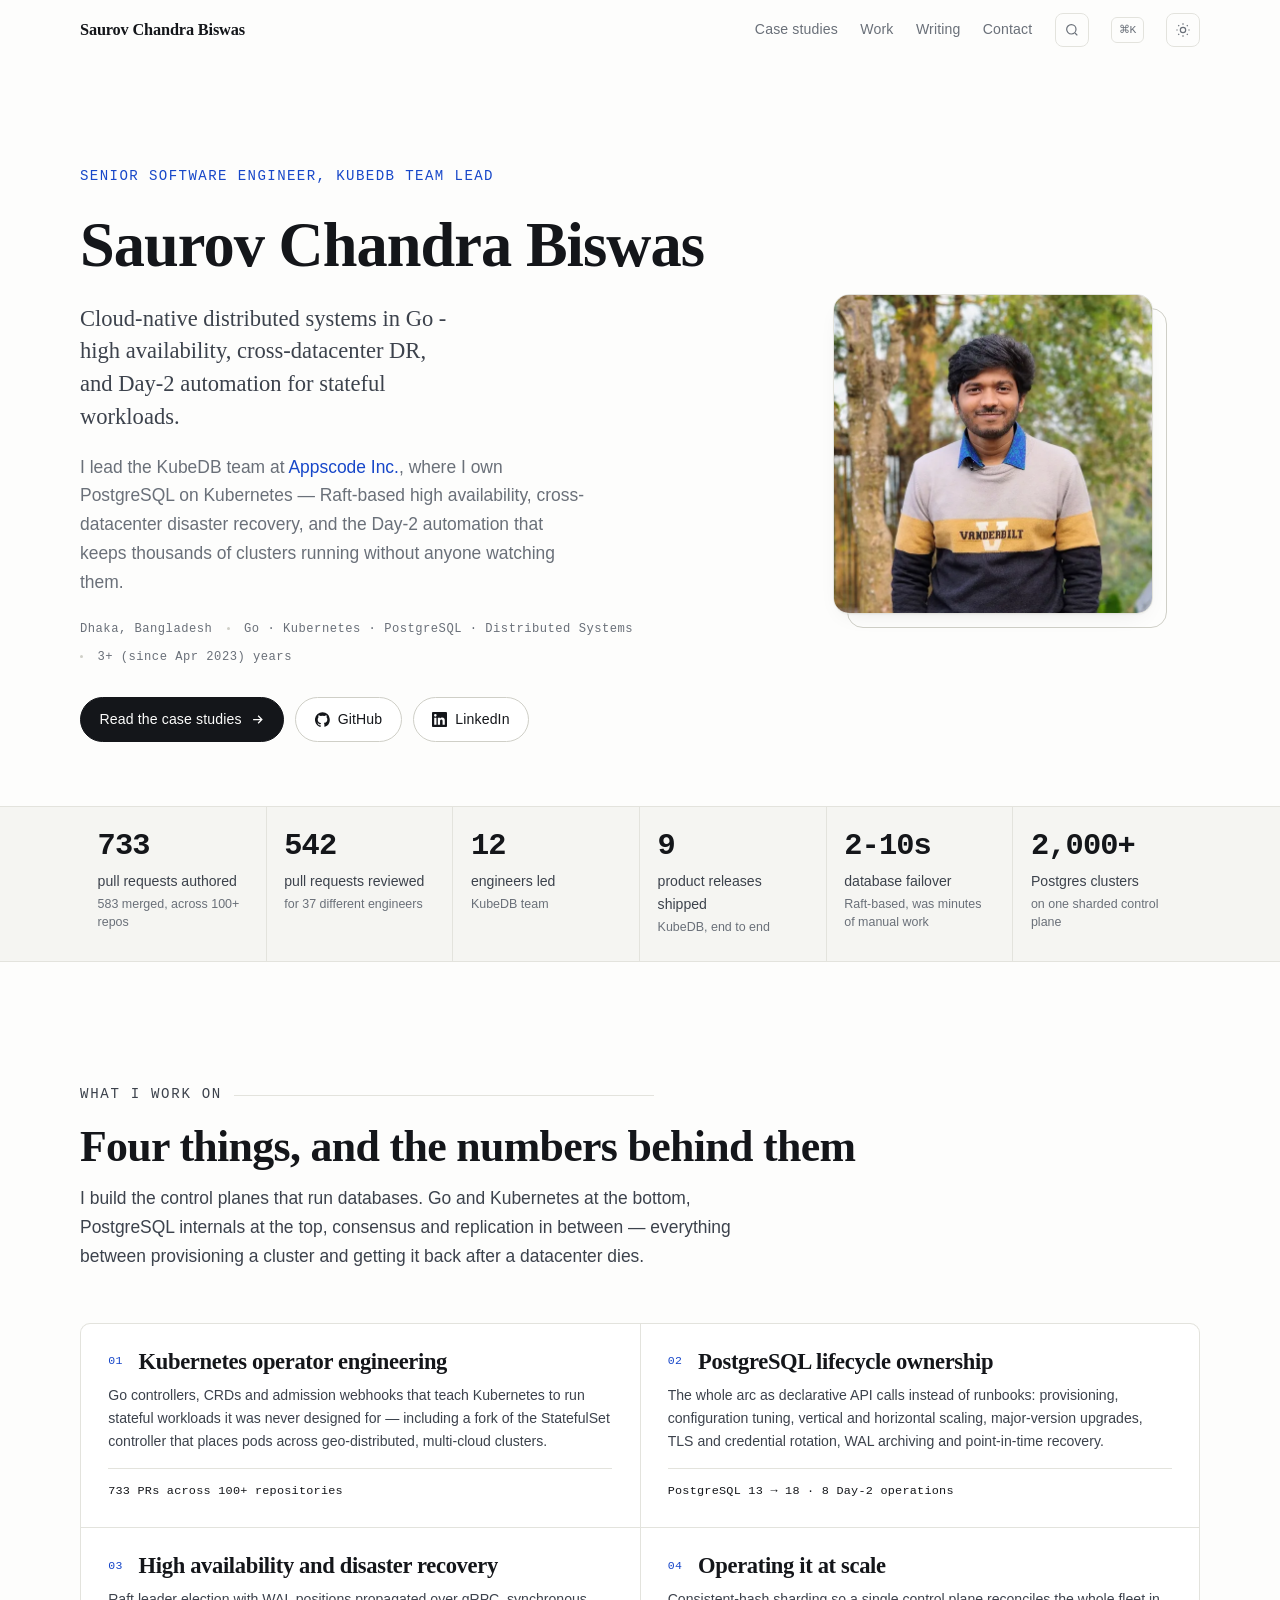
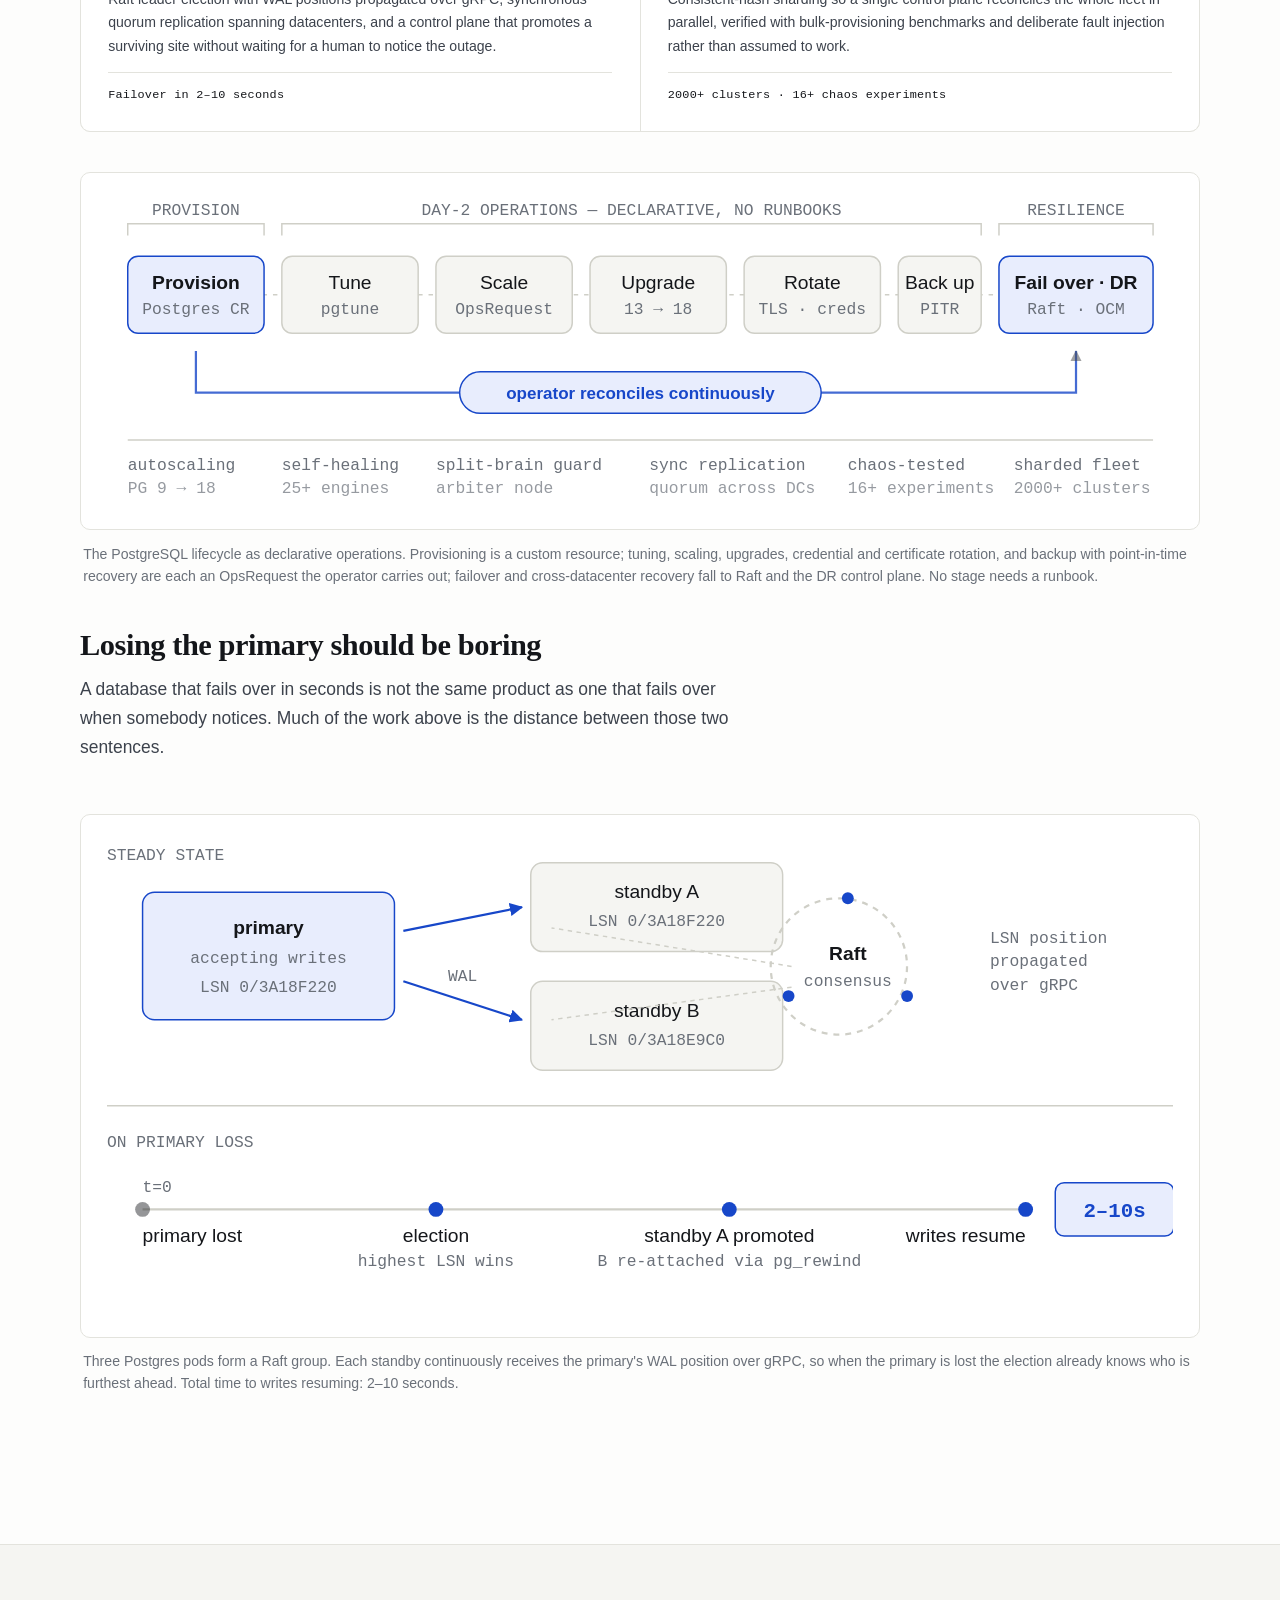
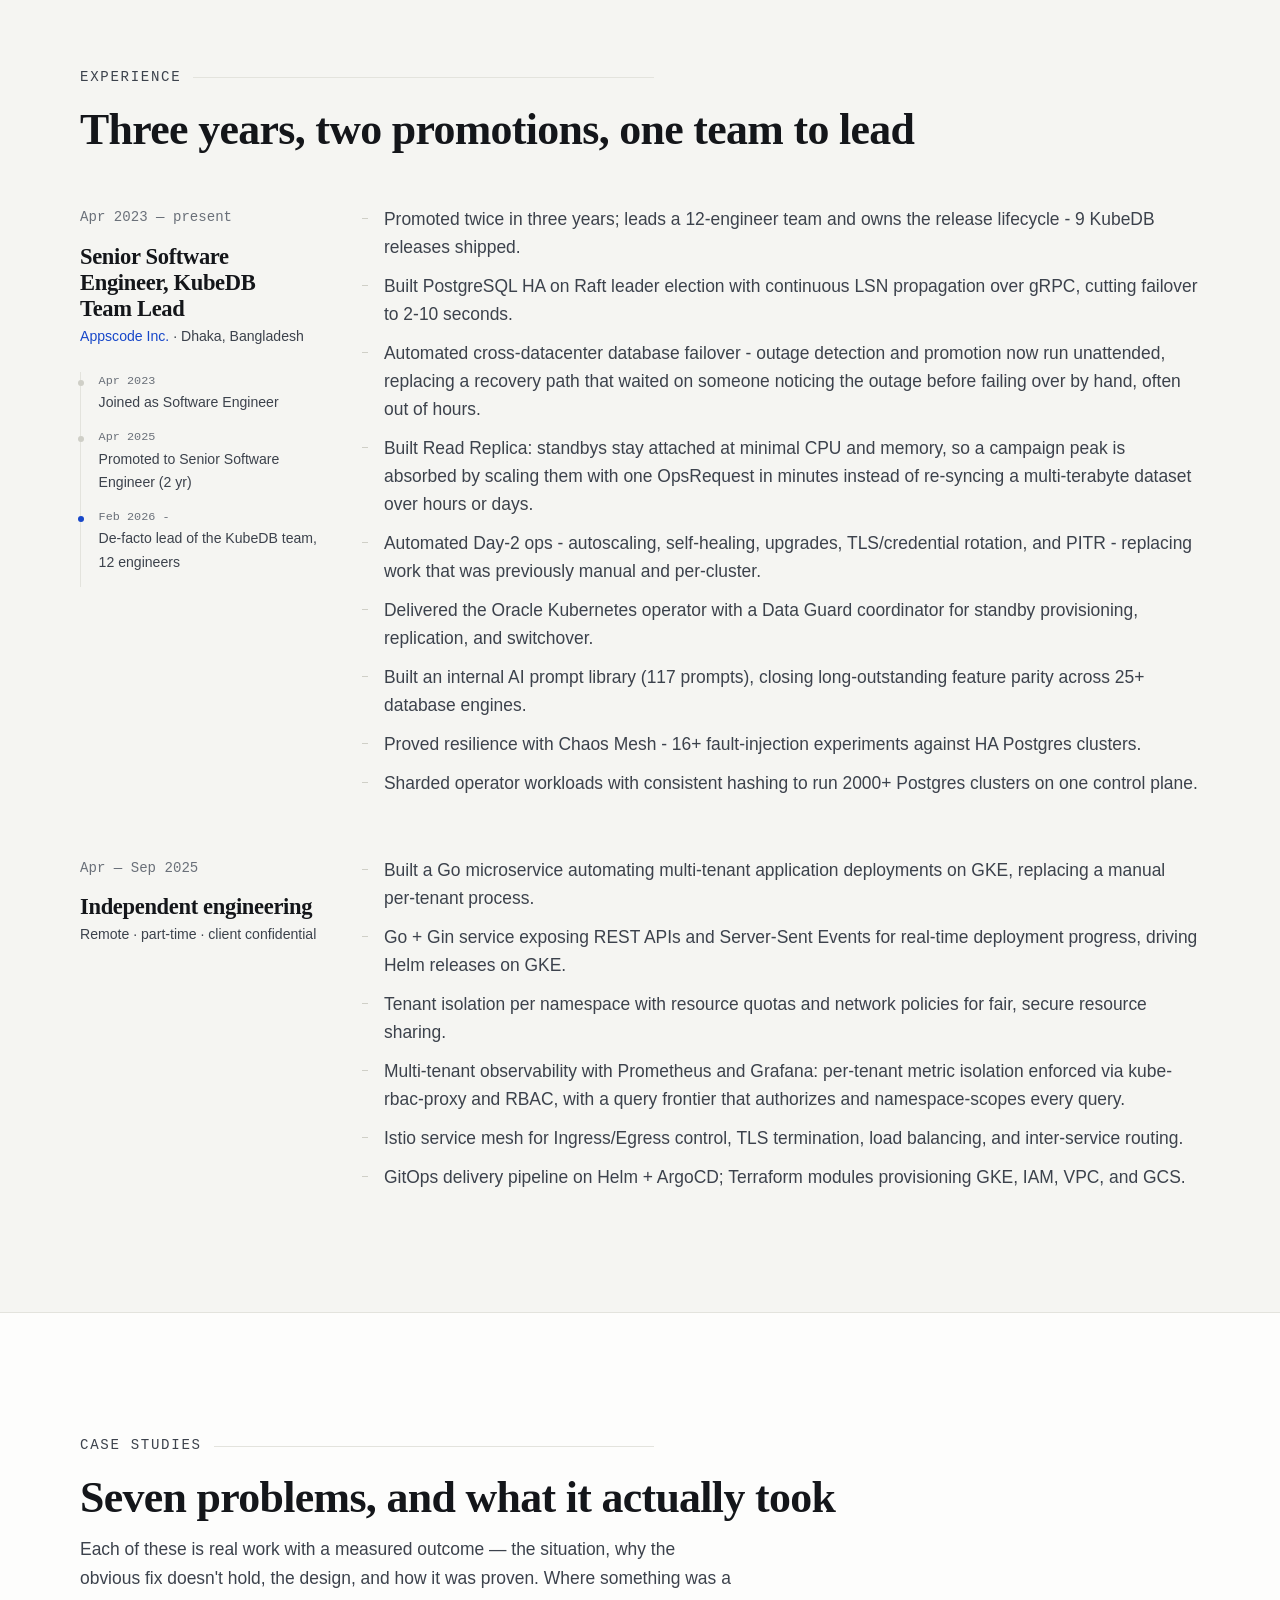
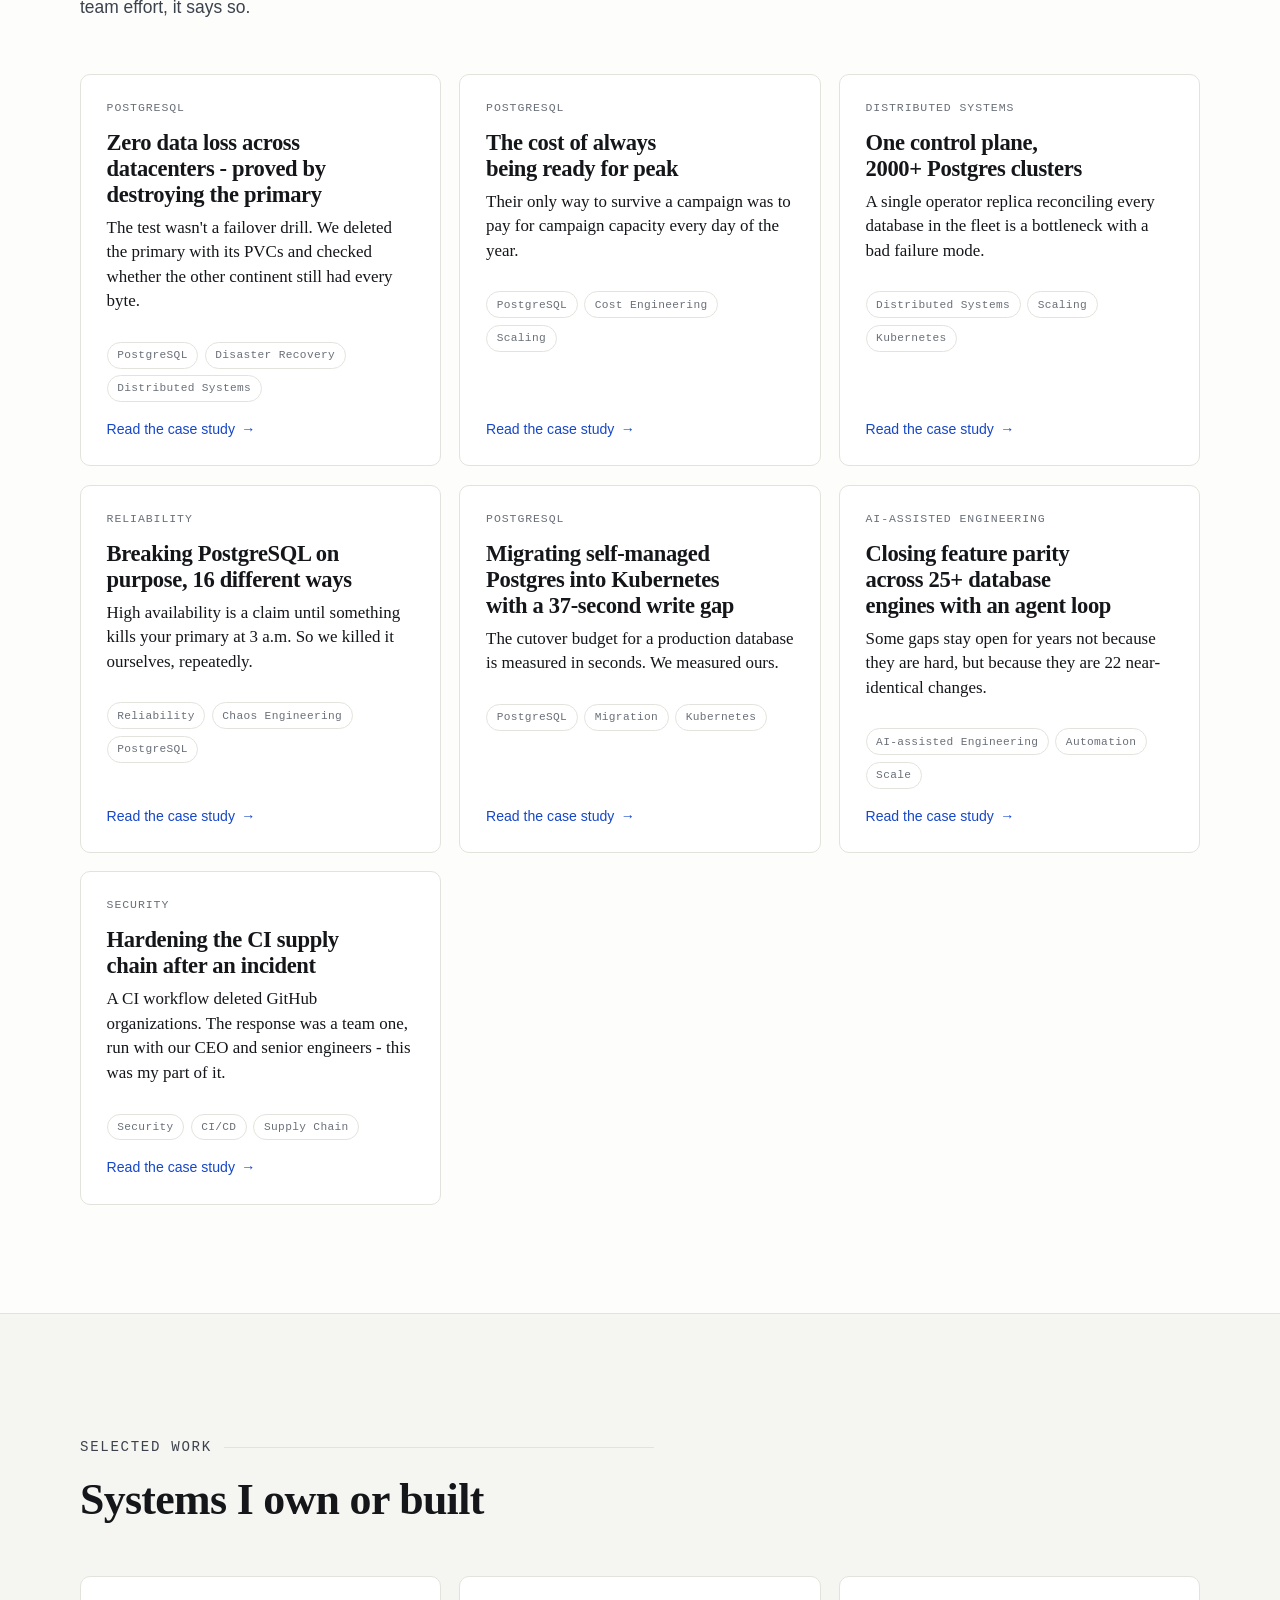
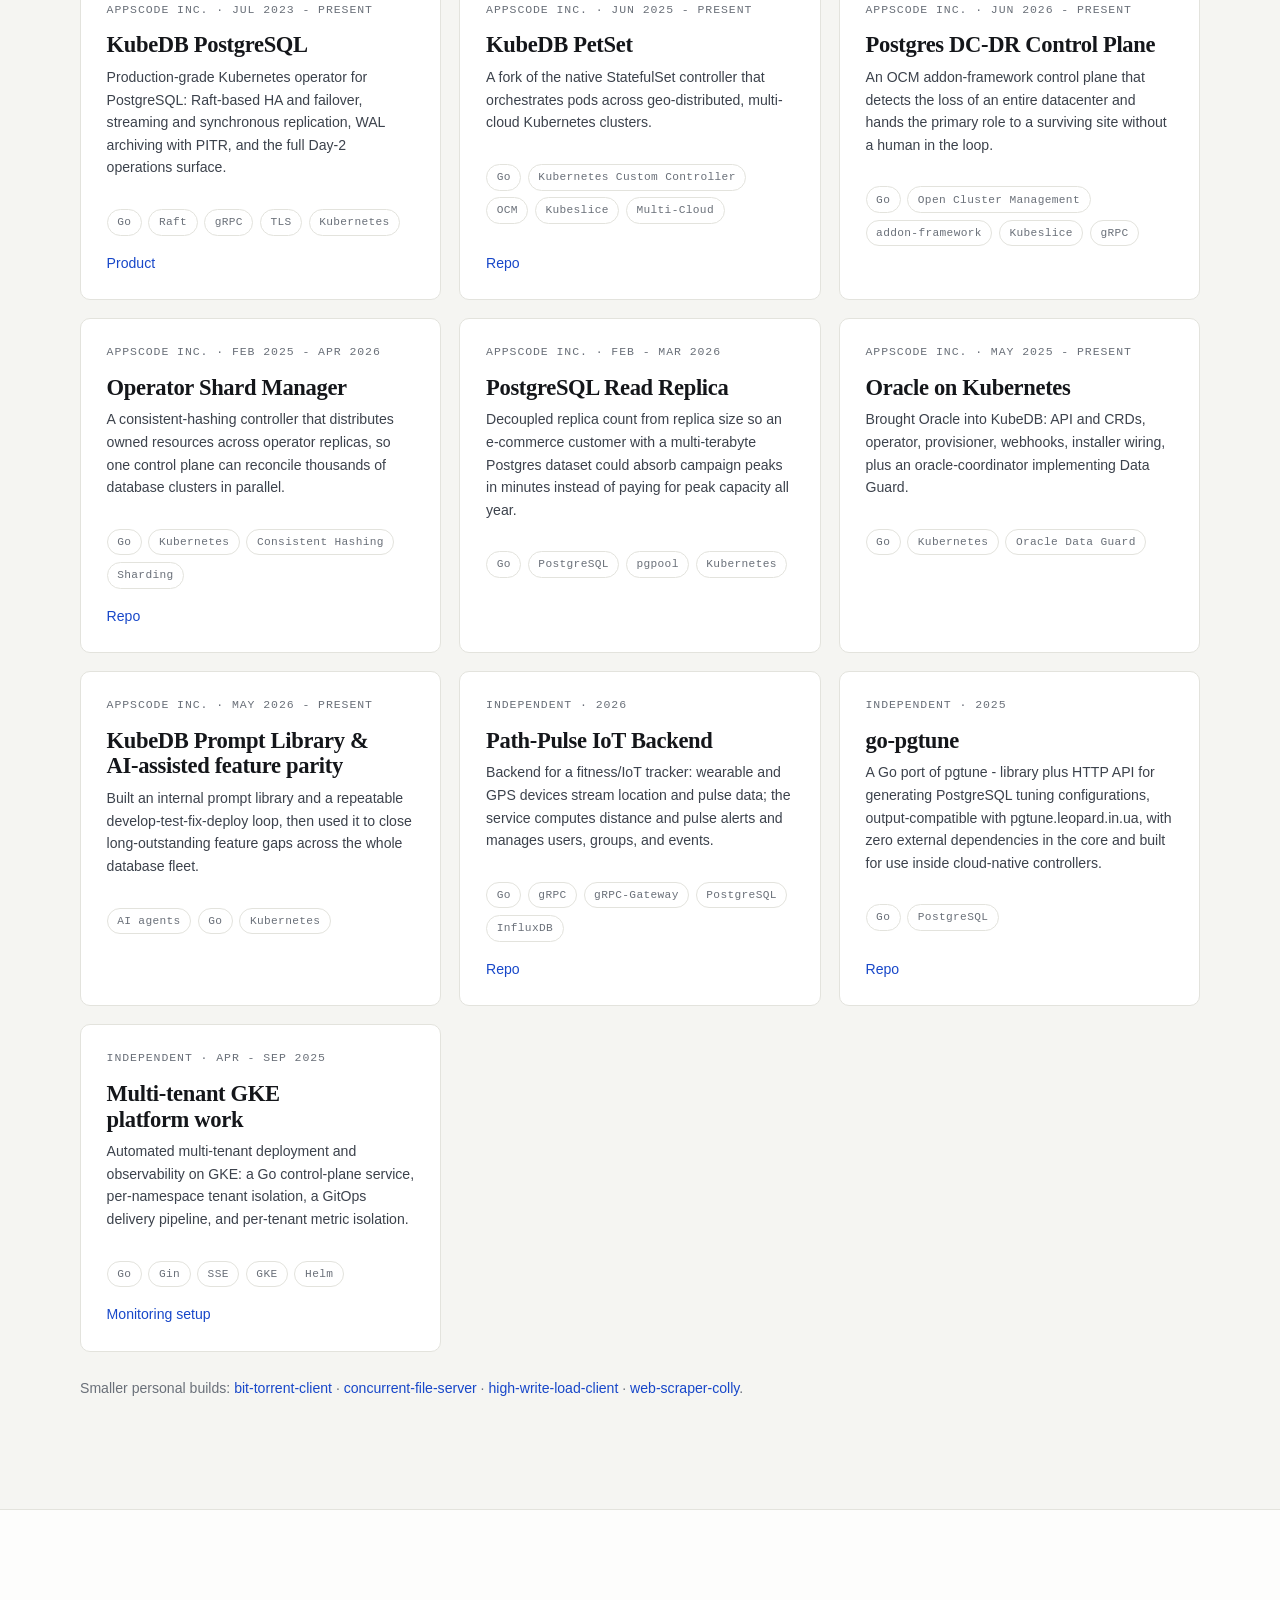
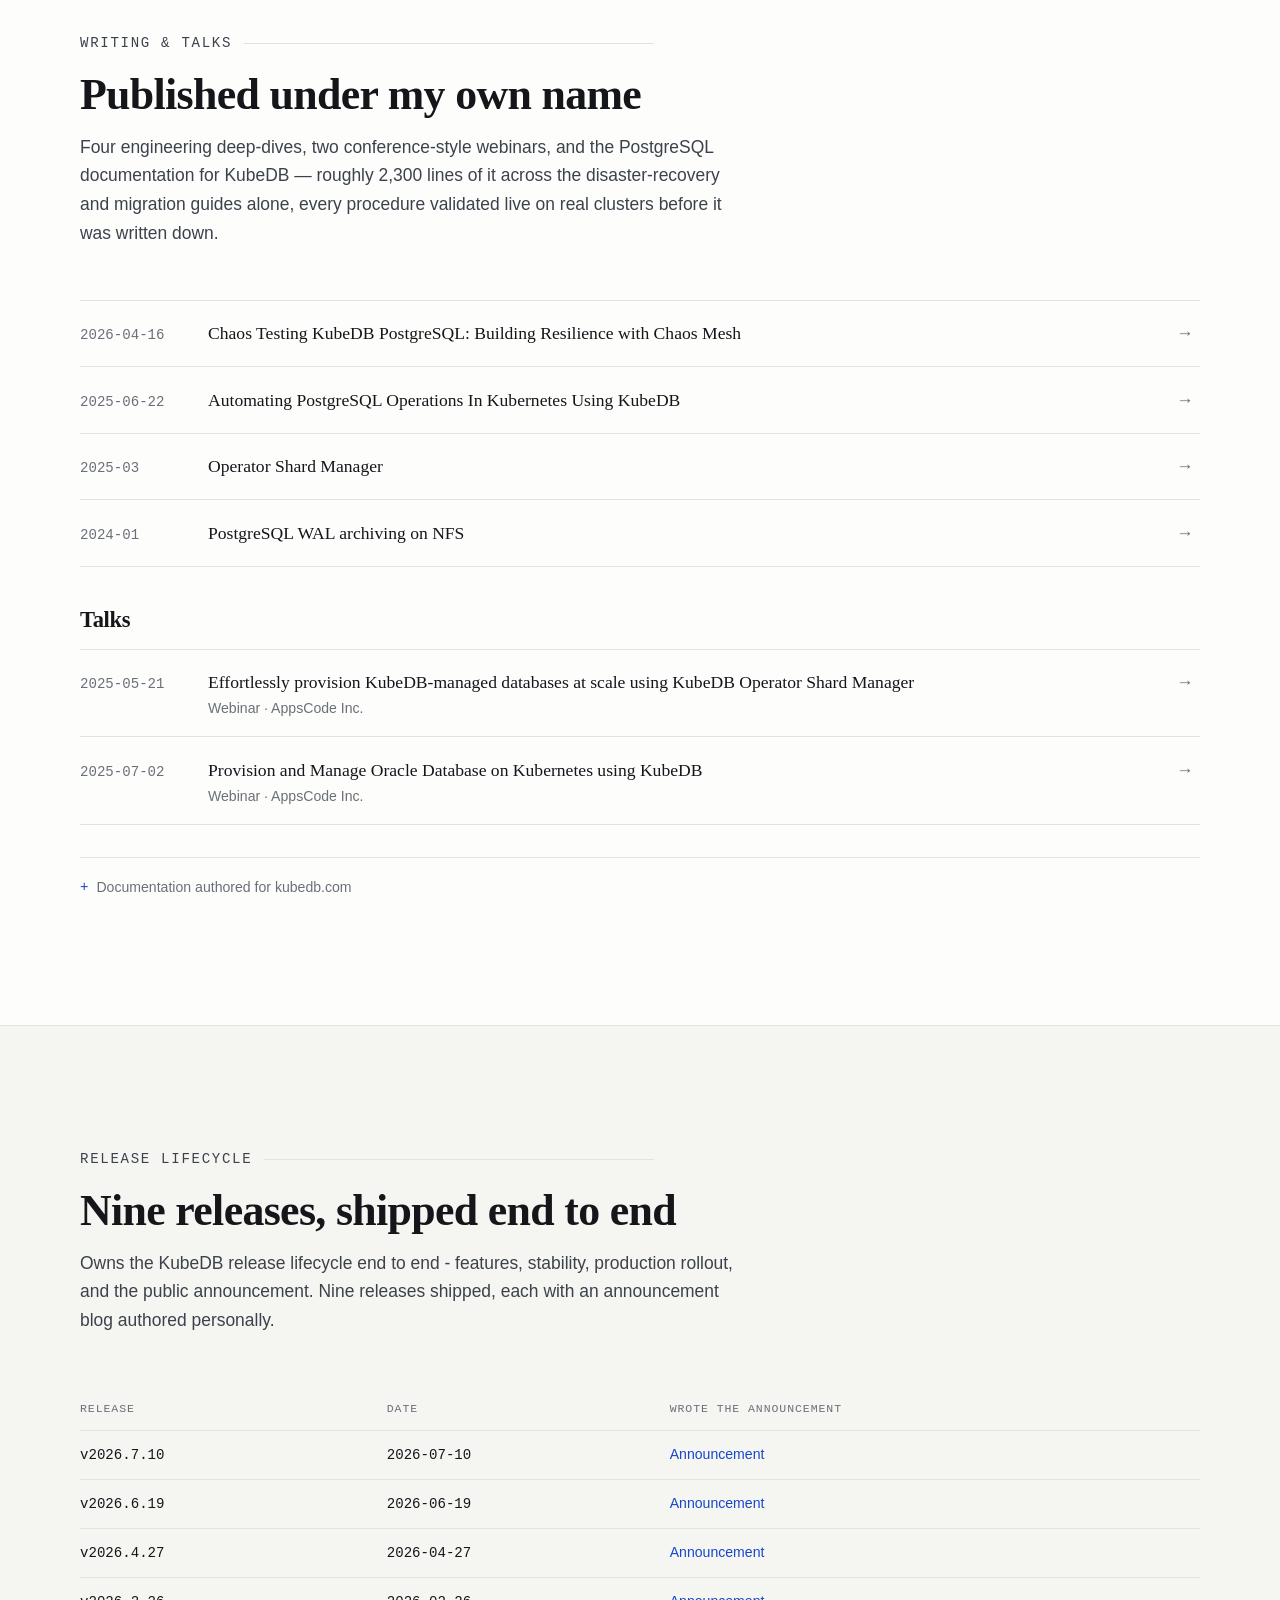
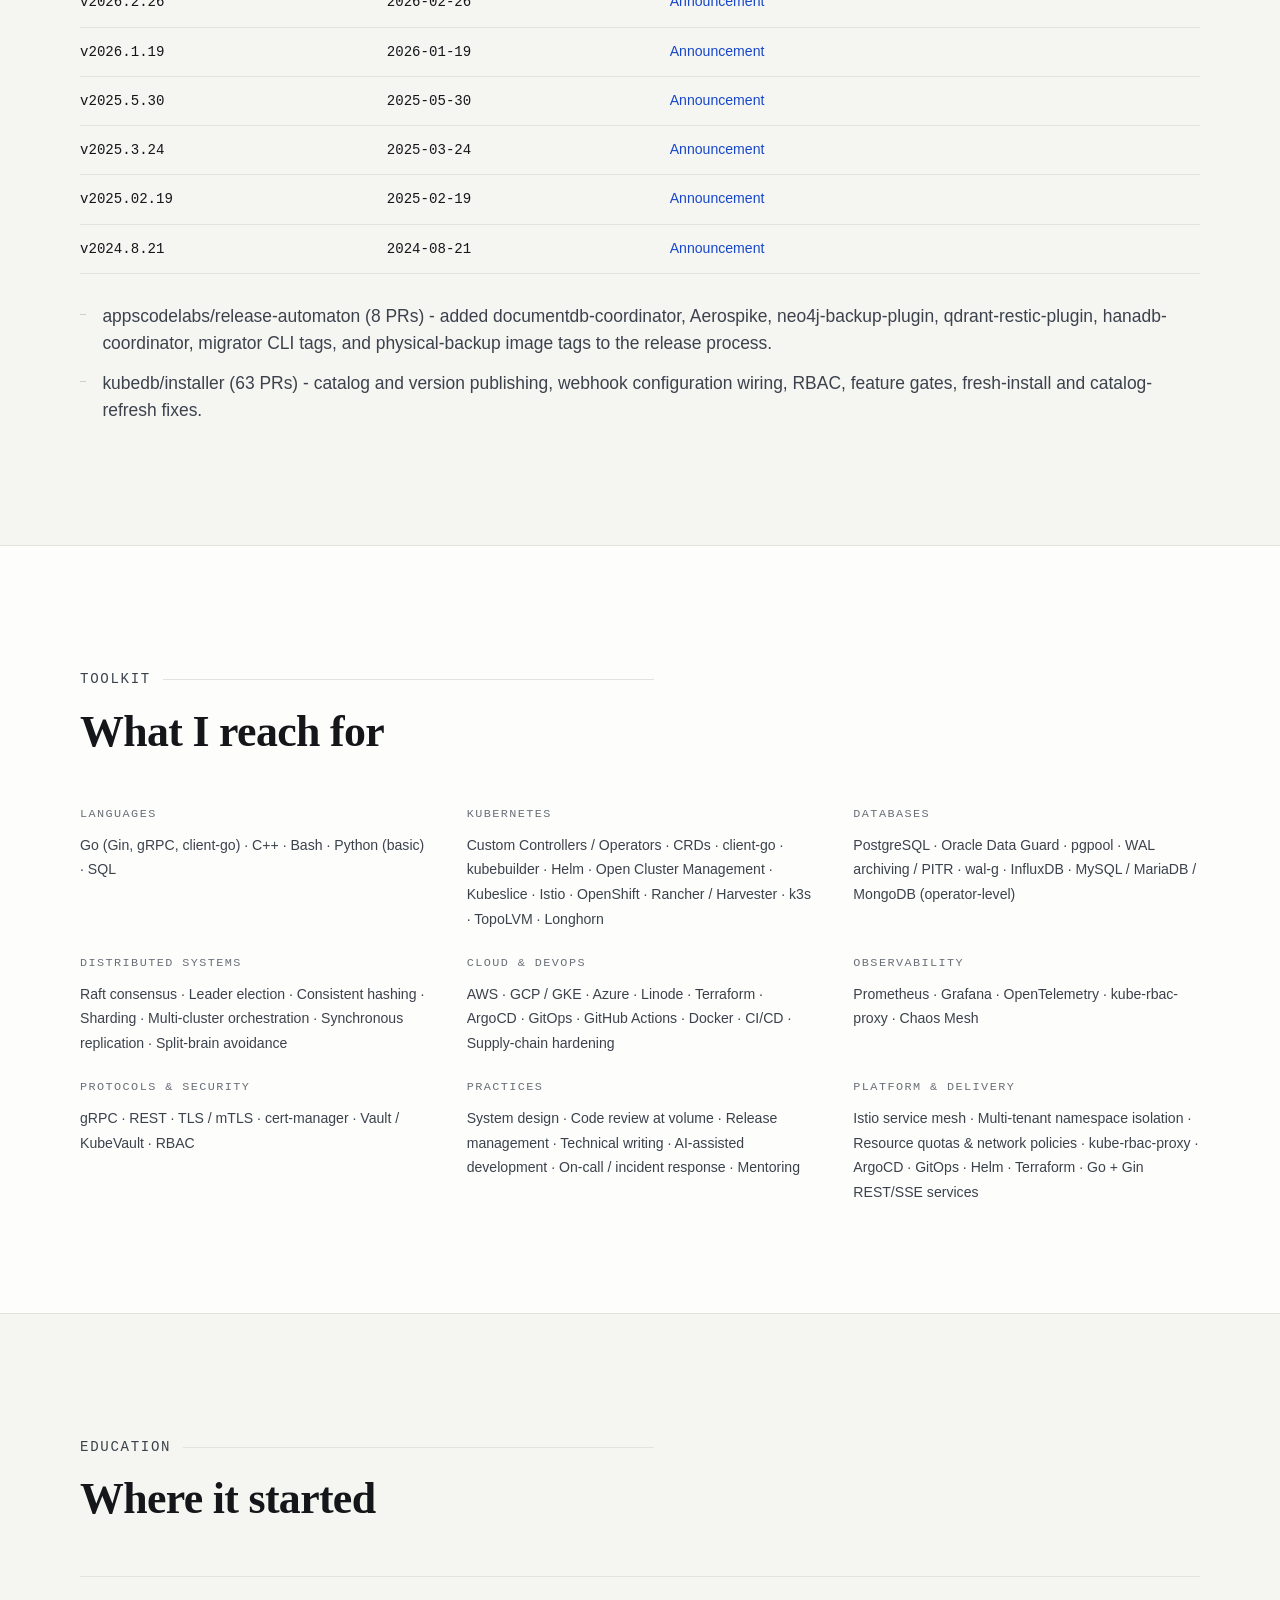
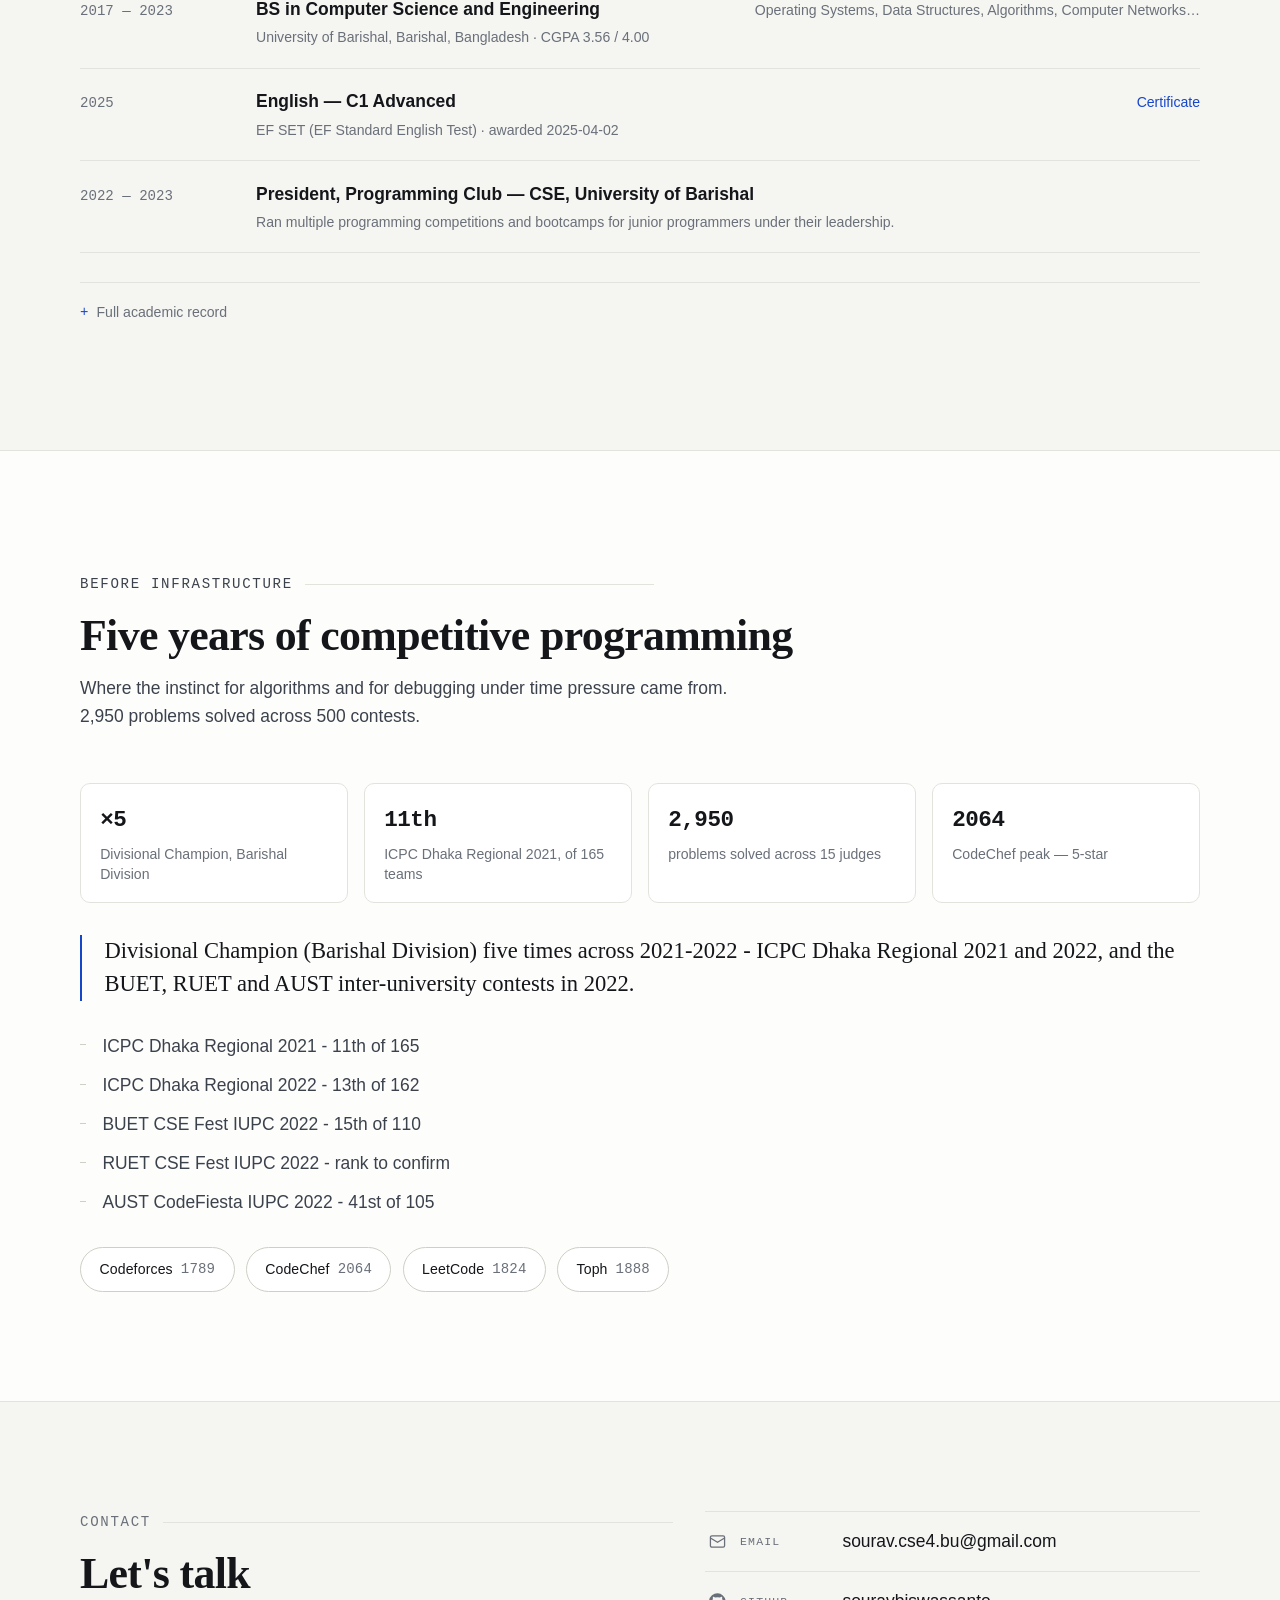
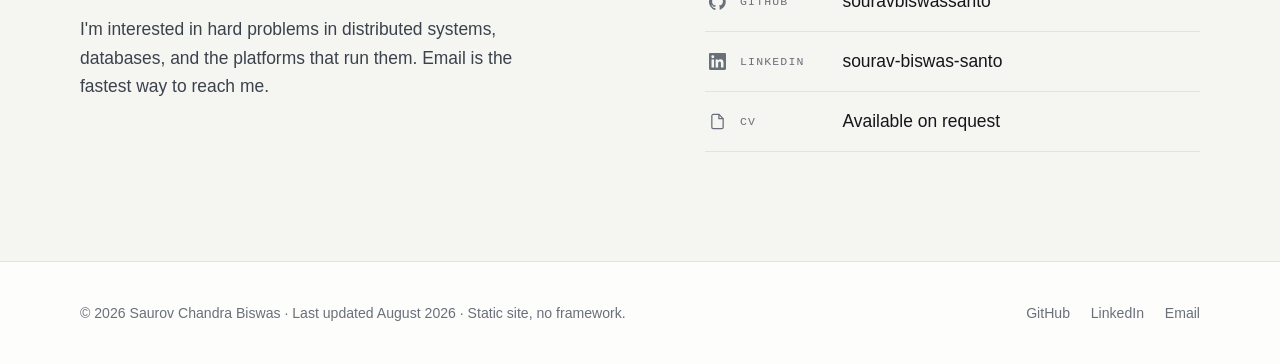
==== commit 97f1aaa7: "Broaden the 'What I work on' section The section was titled 'What I work on' but showed only failove" ====
--- a/site/index.html
+++ b/site/index.html
@@ -78,10 +78,104 @@
   <div class="wrap">
     <div class="section-head reveal">
       <p class="eyebrow">What I work on</p>
-      <h2>Losing the primary should be boring</h2>
-      <p>A database that fails over in seconds is not the same product as one that fails over when somebody notices.
-      Most of my work is the distance between those two sentences — consensus, replication, and the Day-2 machinery
-      that turns a 3 a.m. page into an event nobody was awake for.</p>
+      <h2>Four things, and the numbers behind them</h2>
+      <p>I build the control planes that run databases. Go and Kubernetes at the bottom, PostgreSQL internals at the top, consensus and replication in between — everything between provisioning a cluster and getting it back after a datacenter dies.</p>
+    </div>
+    <div class="domains reveal"><div class="domain"><h3>Kubernetes operator engineering</h3><p>Go controllers, CRDs and admission webhooks that teach Kubernetes to run stateful workloads it was never designed for — including a fork of the StatefulSet controller that places pods across geo-distributed, multi-cloud clusters.</p><p class="domain-proof">733 PRs across 100+ repositories</p></div><div class="domain"><h3>PostgreSQL lifecycle ownership</h3><p>The whole arc as declarative API calls instead of runbooks: provisioning, configuration tuning, vertical and horizontal scaling, major-version upgrades, TLS and credential rotation, WAL archiving and point-in-time recovery.</p><p class="domain-proof">PostgreSQL 13 → 18 · 8 Day-2 operations</p></div><div class="domain"><h3>High availability and disaster recovery</h3><p>Raft leader election with WAL positions propagated over gRPC, synchronous quorum replication spanning datacenters, and a control plane that promotes a surviving site without waiting for a human to notice the outage.</p><p class="domain-proof">Failover in 2–10 seconds</p></div><div class="domain"><h3>Operating it at scale</h3><p>Consistent-hash sharding so a single control plane reconciles the whole fleet in parallel, verified with bulk-provisioning benchmarks and deliberate fault injection rather than assumed to work.</p><p class="domain-proof">2000+ clusters · 16+ chaos experiments</p></div></div>
+    <figure class="diagram reveal"><div class="frame"><svg viewBox="0 0 720 208" role="img" aria-labelledby="lc-title lc-desc" xmlns="http://www.w3.org/2000/svg">
+  <title id="lc-title">The PostgreSQL lifecycle as declarative operations</title>
+  <desc id="lc-desc">Seven stages from provisioning to disaster recovery. Provisioning is driven by a custom resource; configuration tuning, scaling, version upgrades, credential and certificate rotation, and backup with point-in-time recovery are each a declarative operations request handled by the operator; failover and cross-datacenter recovery are handled by Raft consensus and an Open Cluster Management control plane. None of the stages requires a runbook.</desc>
+
+  <defs>
+    <marker id="lc-tip" viewBox="0 0 10 10" refX="9" refY="5" markerWidth="5" markerHeight="5" orient="auto-start-reverse">
+      <path d="M 0 0 L 10 5 L 0 10 z" fill="currentColor" opacity=".5"/>
+    </marker>
+  </defs>
+
+  <!-- brackets -->
+  <g class="d-line" stroke-width="1" fill="none">
+    <path d="M 14 26 L 14 18 L 106 18 L 106 26"/>
+    <path d="M 118 26 L 118 18 L 590 18 L 590 26"/>
+    <path d="M 602 26 L 602 18 L 706 18 L 706 26"/>
+  </g>
+  <text x="60" y="12" class="d-text-sm" text-anchor="middle">PROVISION</text>
+  <text x="354" y="12" class="d-text-sm" text-anchor="middle">DAY-2 OPERATIONS — DECLARATIVE, NO RUNBOOKS</text>
+  <text x="654" y="12" class="d-text-sm" text-anchor="middle">RESILIENCE</text>
+
+  <!-- connecting spine -->
+  <line x1="14" y1="66" x2="706" y2="66" class="d-line" stroke-width="1" stroke-dasharray="3 4"/>
+
+  <!-- stage 1: provision -->
+  <g>
+    <rect x="14" y="40" width="92" height="52" rx="7" class="d-box-accent"/>
+    <text x="60" y="62" class="d-text" text-anchor="middle" font-size="11.5" font-weight="600">Provision</text>
+    <text x="60" y="79" class="d-text-sm" text-anchor="middle">Postgres CR</text>
+  </g>
+
+  <!-- stages 2-6: day-2 -->
+  <g>
+    <rect x="118" y="40" width="92" height="52" rx="7" class="d-box"/>
+    <text x="164" y="62" class="d-text" text-anchor="middle" font-size="11.5">Tune</text>
+    <text x="164" y="79" class="d-text-sm" text-anchor="middle">pgtune</text>
+  </g>
+  <g>
+    <rect x="222" y="40" width="92" height="52" rx="7" class="d-box"/>
+    <text x="268" y="62" class="d-text" text-anchor="middle" font-size="11.5">Scale</text>
+    <text x="268" y="79" class="d-text-sm" text-anchor="middle">OpsRequest</text>
+  </g>
+  <g>
+    <rect x="326" y="40" width="92" height="52" rx="7" class="d-box"/>
+    <text x="372" y="62" class="d-text" text-anchor="middle" font-size="11.5">Upgrade</text>
+    <text x="372" y="79" class="d-text-sm" text-anchor="middle">13 → 18</text>
+  </g>
+  <g>
+    <rect x="430" y="40" width="92" height="52" rx="7" class="d-box"/>
+    <text x="476" y="62" class="d-text" text-anchor="middle" font-size="11.5">Rotate</text>
+    <text x="476" y="79" class="d-text-sm" text-anchor="middle">TLS · creds</text>
+  </g>
+  <g>
+    <rect x="534" y="40" width="56" height="52" rx="7" class="d-box"/>
+    <text x="562" y="62" class="d-text" text-anchor="middle" font-size="11.5">Back up</text>
+    <text x="562" y="79" class="d-text-sm" text-anchor="middle">PITR</text>
+  </g>
+
+  <!-- stage 7: resilience -->
+  <g>
+    <rect x="602" y="40" width="104" height="52" rx="7" class="d-box-accent"/>
+    <text x="654" y="62" class="d-text" text-anchor="middle" font-size="11.5" font-weight="600">Fail over · DR</text>
+    <text x="654" y="79" class="d-text-sm" text-anchor="middle">Raft · OCM</text>
+  </g>
+
+  <!-- the automation loop underneath -->
+  <path d="M 60 104 L 60 132 L 654 132 L 654 104"
+        class="d-stroke-accent" stroke-width="1.5" fill="none" marker-end="url(#lc-tip)" opacity=".8"/>
+  <rect x="238" y="118" width="244" height="28" rx="14" class="d-box-accent"/>
+  <text x="360" y="136" class="d-accent" text-anchor="middle" font-size="11.5" font-weight="600">operator reconciles continuously</text>
+
+  <!-- footer facts -->
+  <line x1="14" y1="164" x2="706" y2="164" class="d-line" stroke-width="1"/>
+  <g>
+    <text x="14" y="184" class="d-text-sm">autoscaling</text>
+    <text x="118" y="184" class="d-text-sm">self-healing</text>
+    <text x="222" y="184" class="d-text-sm">split-brain guard</text>
+    <text x="366" y="184" class="d-text-sm">sync replication</text>
+    <text x="500" y="184" class="d-text-sm">chaos-tested</text>
+    <text x="612" y="184" class="d-text-sm">sharded fleet</text>
+  </g>
+  <g>
+    <text x="14" y="200" class="d-text-sm" opacity=".7">PG 9 → 18</text>
+    <text x="118" y="200" class="d-text-sm" opacity=".7">25+ engines</text>
+    <text x="222" y="200" class="d-text-sm" opacity=".7">arbiter node</text>
+    <text x="366" y="200" class="d-text-sm" opacity=".7">quorum across DCs</text>
+    <text x="500" y="200" class="d-text-sm" opacity=".7">16+ experiments</text>
+    <text x="612" y="200" class="d-text-sm" opacity=".7">2000+ clusters</text>
+  </g>
+</svg>
+</div><figcaption>The PostgreSQL lifecycle as declarative operations. Provisioning is a custom resource; tuning, scaling, upgrades, credential and certificate rotation, and backup with point-in-time recovery are each an OpsRequest the operator carries out; failover and cross-datacenter recovery fall to Raft and the DR control plane. No stage needs a runbook.</figcaption></figure>
+    <div class="section-head reveal" style="margin-top:clamp(2.5rem,1.5rem+3vw,4rem)">
+      <h3 style="font-size:var(--step-2)">Losing the primary should be boring</h3>
+      <p>A database that fails over in seconds is not the same product as one that fails over when somebody
+      notices. Much of the work above is the distance between those two sentences.</p>
     </div>
     <figure class="diagram reveal"><div class="frame"><svg viewBox="0 0 720 320" role="img" aria-labelledby="failover-title failover-desc" xmlns="http://www.w3.org/2000/svg">
   <title id="failover-title">Raft-based PostgreSQL failover</title>
@@ -392,7 +486,7 @@
       <p class="eyebrow">Toolkit</p>
       <h2>What I reach for</h2>
     </div>
-    <div class="toolkit reveal"><div><h3>Languages</h3><p>Go · C++ · Bash · Python (basic) · SQL</p></div><div><h3>Kubernetes</h3><p>Custom Controllers / Operators · CRDs · client-go · kubebuilder · Helm · Open Cluster Management · Kubeslice · Istio · OpenShift · Rancher / Harvester · k3s · TopoLVM · Longhorn</p></div><div><h3>Databases</h3><p>PostgreSQL · Oracle Data Guard · pgpool · WAL archiving / PITR · wal-g · InfluxDB · MySQL / MariaDB / MongoDB (operator-level)</p></div><div><h3>Distributed systems</h3><p>Raft consensus · Leader election · Consistent hashing · Sharding · Multi-cluster orchestration · Synchronous replication · Split-brain avoidance</p></div><div><h3>Cloud &amp; DevOps</h3><p>AWS · GCP / GKE · Azure · Linode · Terraform · ArgoCD · GitOps · GitHub Actions · Docker · CI/CD · Supply-chain hardening</p></div><div><h3>Observability</h3><p>Prometheus · Grafana · OpenTelemetry · kube-rbac-proxy · Chaos Mesh</p></div><div><h3>Protocols &amp; security</h3><p>gRPC · REST · TLS / mTLS · cert-manager · Vault / KubeVault · RBAC</p></div><div><h3>Practices</h3><p>System design · Code review at volume · Release management · Technical writing · AI-assisted development · On-call / incident response · Mentoring</p></div></div>
+    <div class="toolkit reveal"><div><h3>Languages</h3><p>Go (Gin, gRPC, client-go) · C++ · Bash · Python (basic) · SQL</p></div><div><h3>Kubernetes</h3><p>Custom Controllers / Operators · CRDs · client-go · kubebuilder · Helm · Open Cluster Management · Kubeslice · Istio · OpenShift · Rancher / Harvester · k3s · TopoLVM · Longhorn</p></div><div><h3>Databases</h3><p>PostgreSQL · Oracle Data Guard · pgpool · WAL archiving / PITR · wal-g · InfluxDB · MySQL / MariaDB / MongoDB (operator-level)</p></div><div><h3>Distributed systems</h3><p>Raft consensus · Leader election · Consistent hashing · Sharding · Multi-cluster orchestration · Synchronous replication · Split-brain avoidance</p></div><div><h3>Cloud &amp; DevOps</h3><p>AWS · GCP / GKE · Azure · Linode · Terraform · ArgoCD · GitOps · GitHub Actions · Docker · CI/CD · Supply-chain hardening</p></div><div><h3>Observability</h3><p>Prometheus · Grafana · OpenTelemetry · kube-rbac-proxy · Chaos Mesh</p></div><div><h3>Protocols &amp; security</h3><p>gRPC · REST · TLS / mTLS · cert-manager · Vault / KubeVault · RBAC</p></div><div><h3>Practices</h3><p>System design · Code review at volume · Release management · Technical writing · AI-assisted development · On-call / incident response · Mentoring</p></div><div><h3>Platform &amp; delivery</h3><p>Istio service mesh · Multi-tenant namespace isolation · Resource quotas &amp; network policies · kube-rbac-proxy · ArgoCD · GitOps · Helm · Terraform · Go + Gin REST/SSE services</p></div></div>
   </div>
 </section>
 <section class="section section--alt" id="education">
--- a/site/styles/main.css
+++ b/site/styles/main.css
@@ -315,6 +315,34 @@
   padding: .2rem .6rem; white-space: nowrap;
 }
 
+/* ------------------------------------------------------------- work domains */
+/* Four capability areas, each ending in one hard number. Numbered so the reader
+   sees four discrete things rather than a wall of prose. */
+.domains {
+  display: grid; gap: 1px; background: var(--line);
+  border: 1px solid var(--line); border-radius: var(--radius); overflow: hidden;
+}
+@media (min-width: 760px) { .domains { grid-template-columns: repeat(2, minmax(0, 1fr)); } }
+.domain {
+  background: var(--surface); padding: 1.6rem 1.7rem;
+  counter-increment: domain; position: relative;
+}
+.domain h3 {
+  font-size: var(--step-1); margin-bottom: .55rem; padding-left: 1.9rem;
+}
+.domain h3::before {
+  content: "0" counter(domain);
+  position: absolute; left: 1.7rem;
+  font-family: var(--font-mono); font-size: .72rem; font-weight: 500;
+  color: var(--accent); letter-spacing: .04em; padding-top: .45em;
+}
+.domain p { color: var(--fg-soft); font-size: var(--step--1); line-height: 1.65; margin-bottom: .9rem; }
+.domain .domain-proof {
+  margin: 0; font-family: var(--font-mono); font-size: .74rem; letter-spacing: .02em;
+  color: var(--fg); padding-top: .8rem; border-top: 1px solid var(--line);
+}
+.domains { counter-reset: domain; }
+
 /* ---------------------------------------------------------------- lists */
 .bullets { list-style: none; margin: 0; padding: 0; }
 .bullets li {
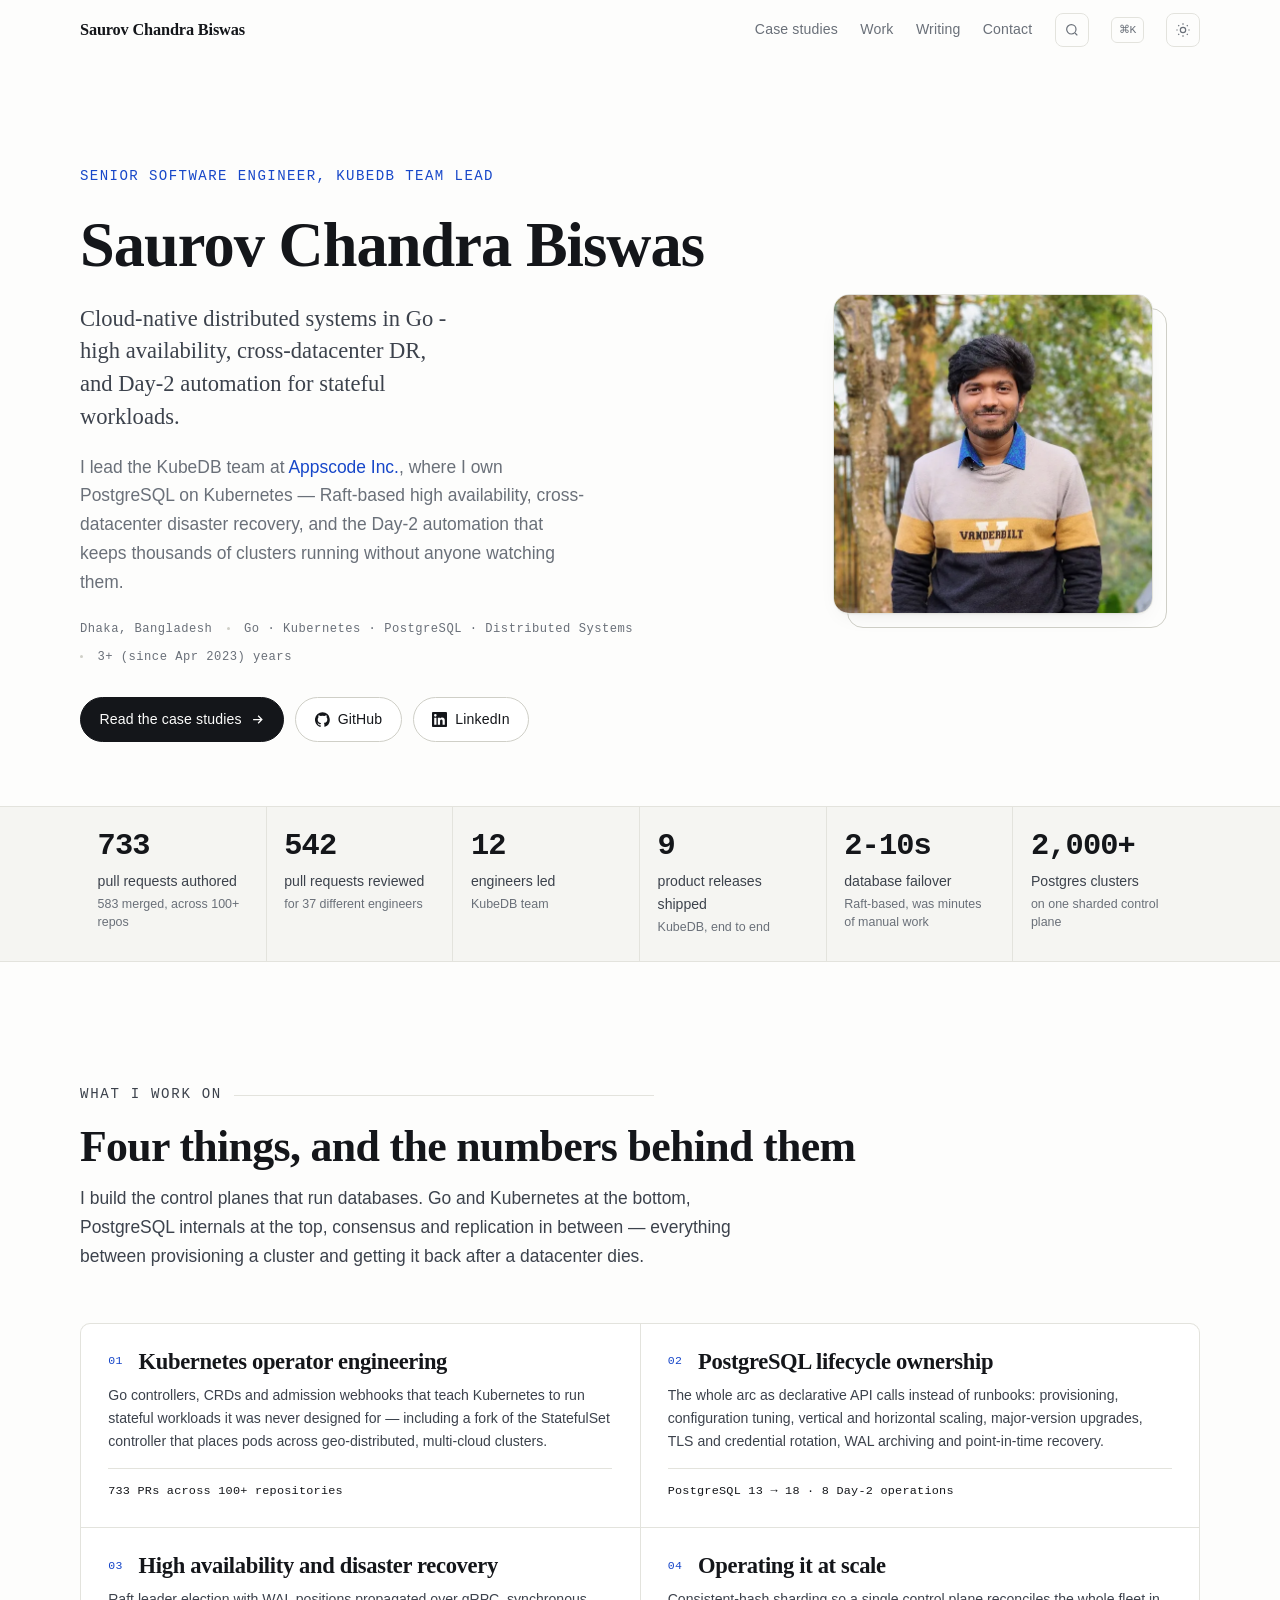
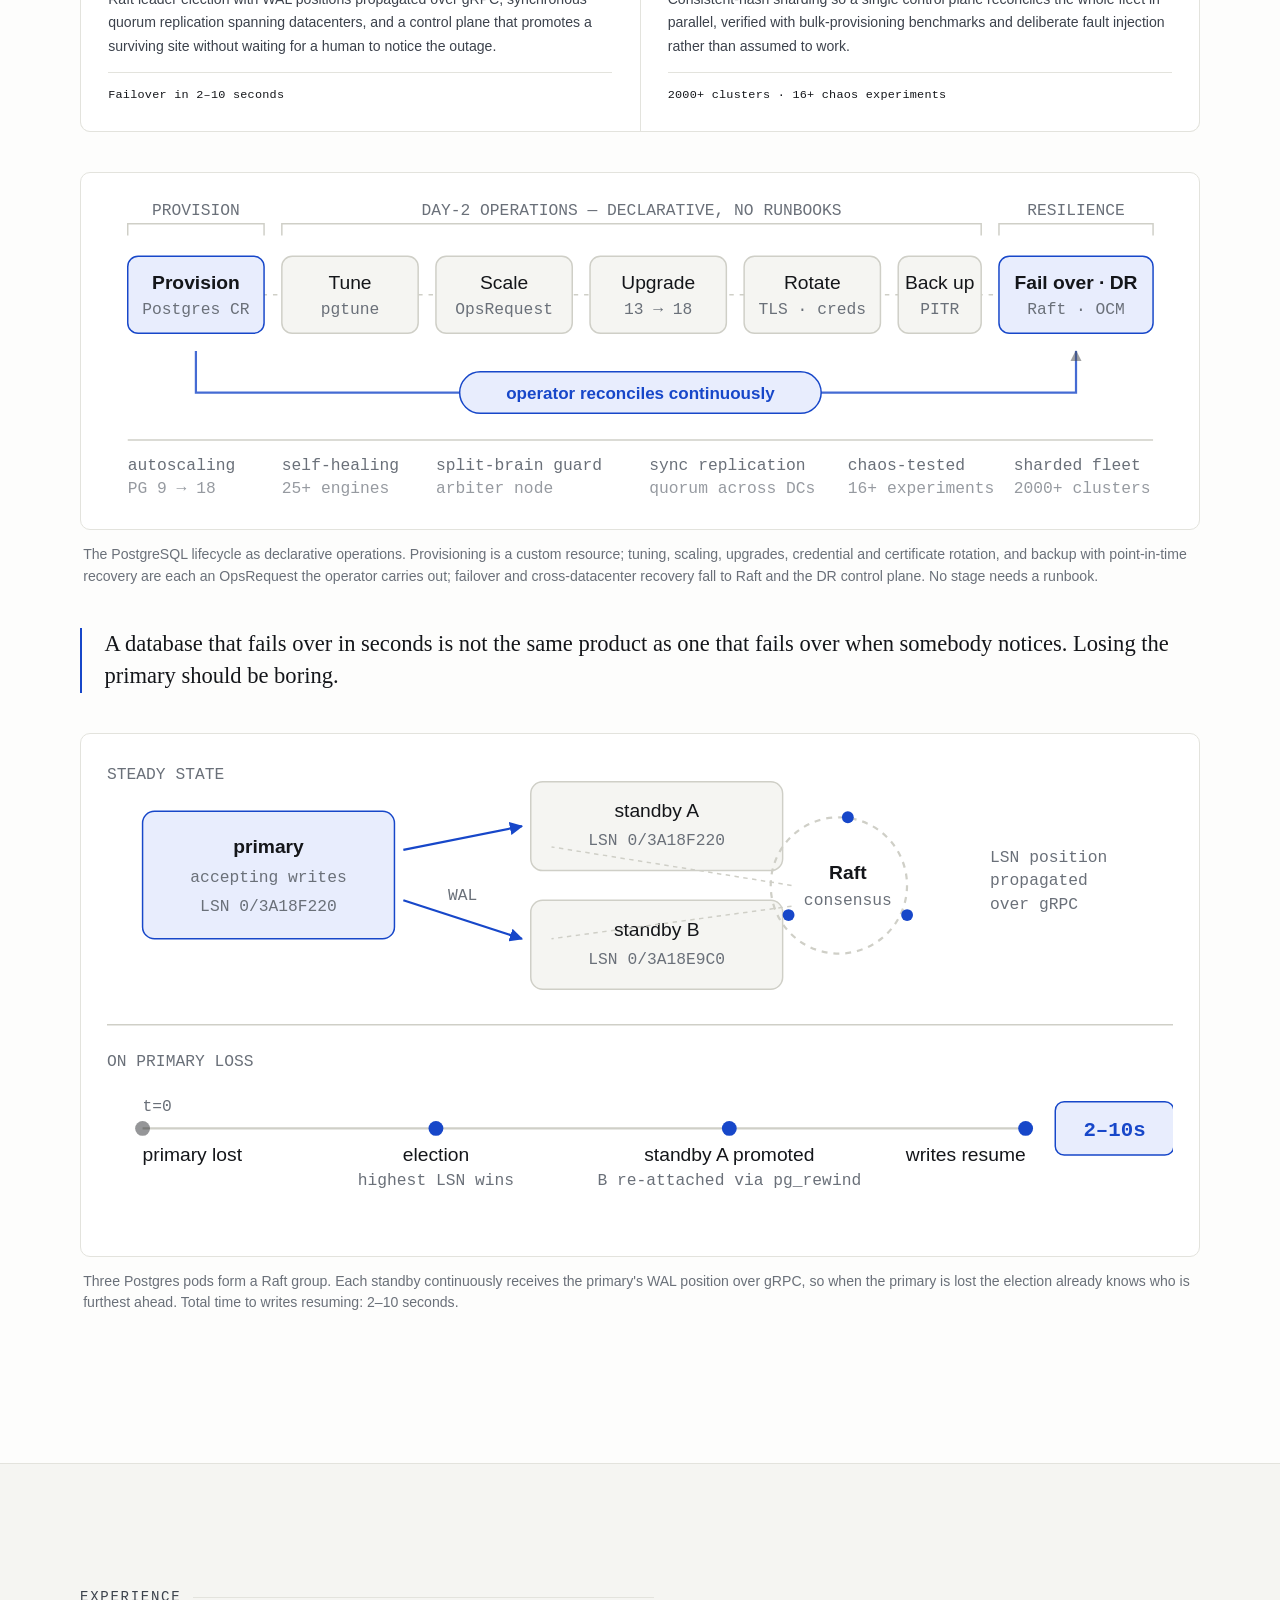
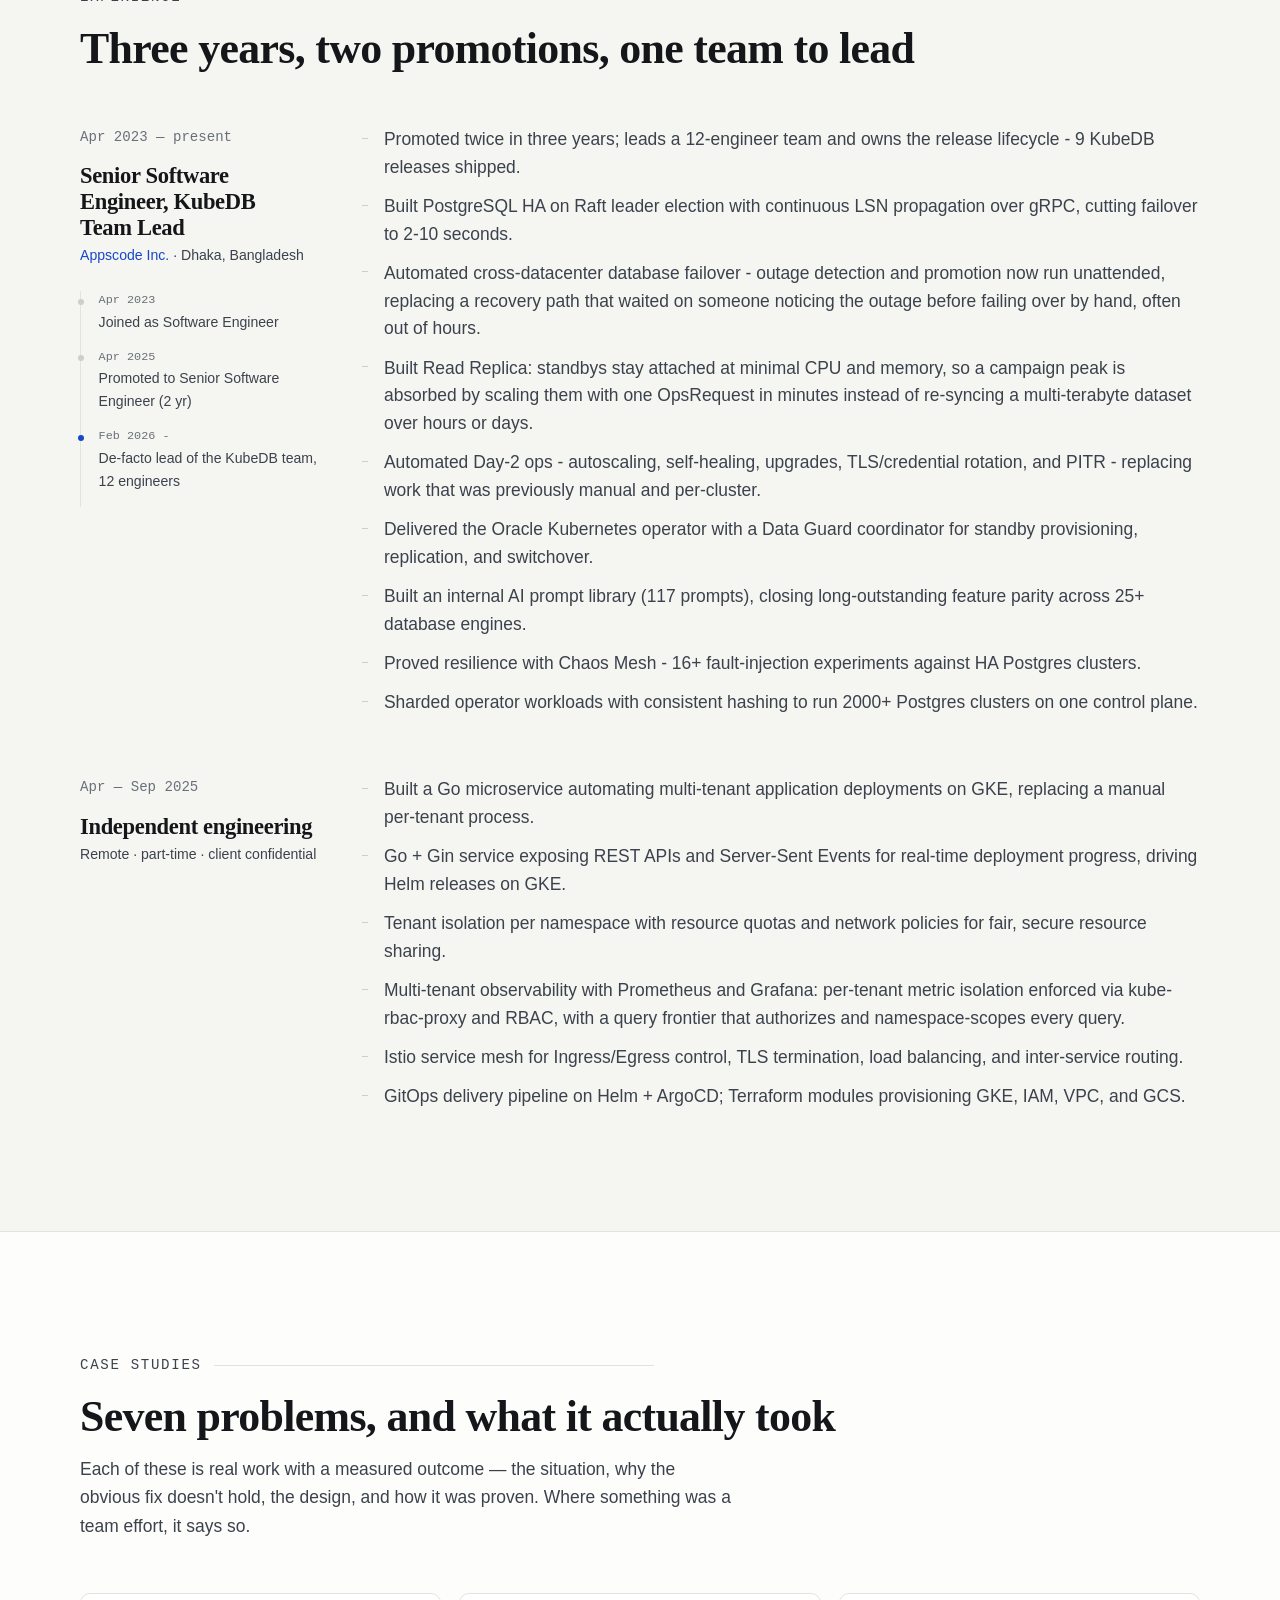
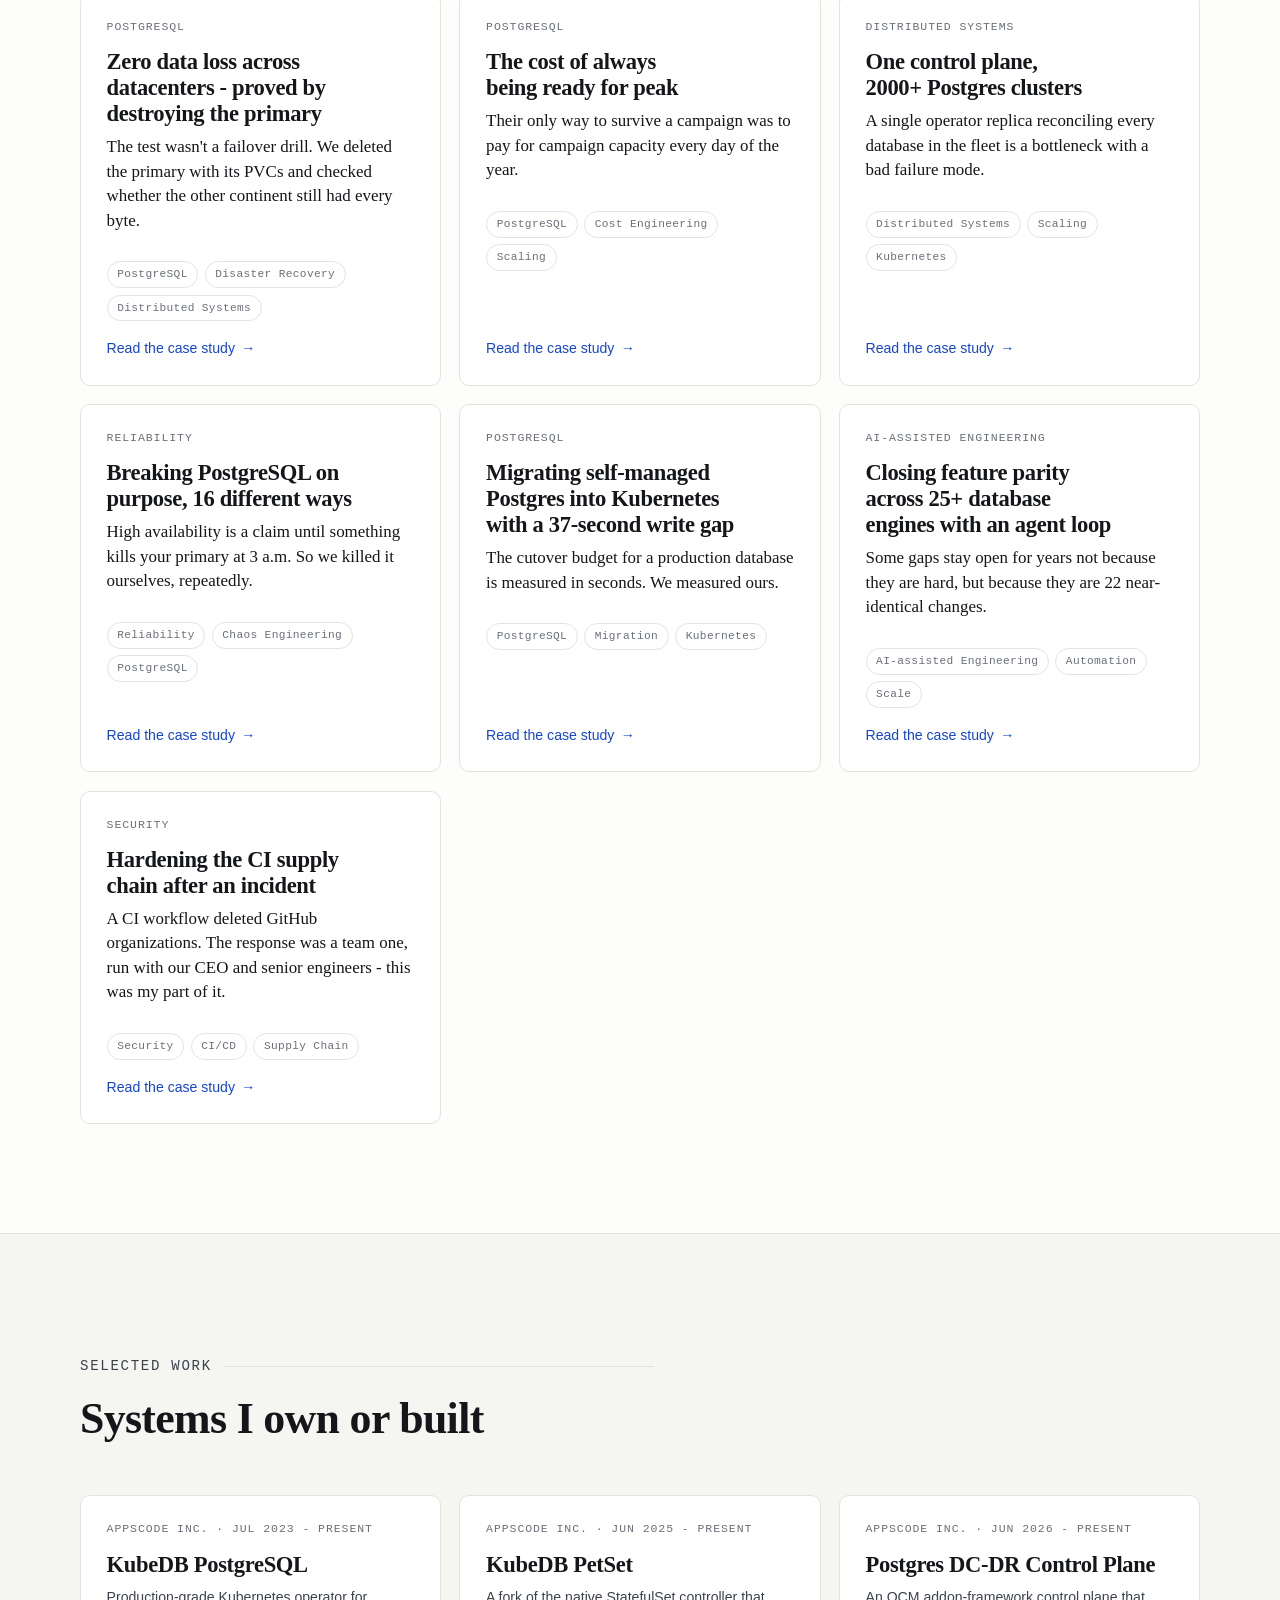
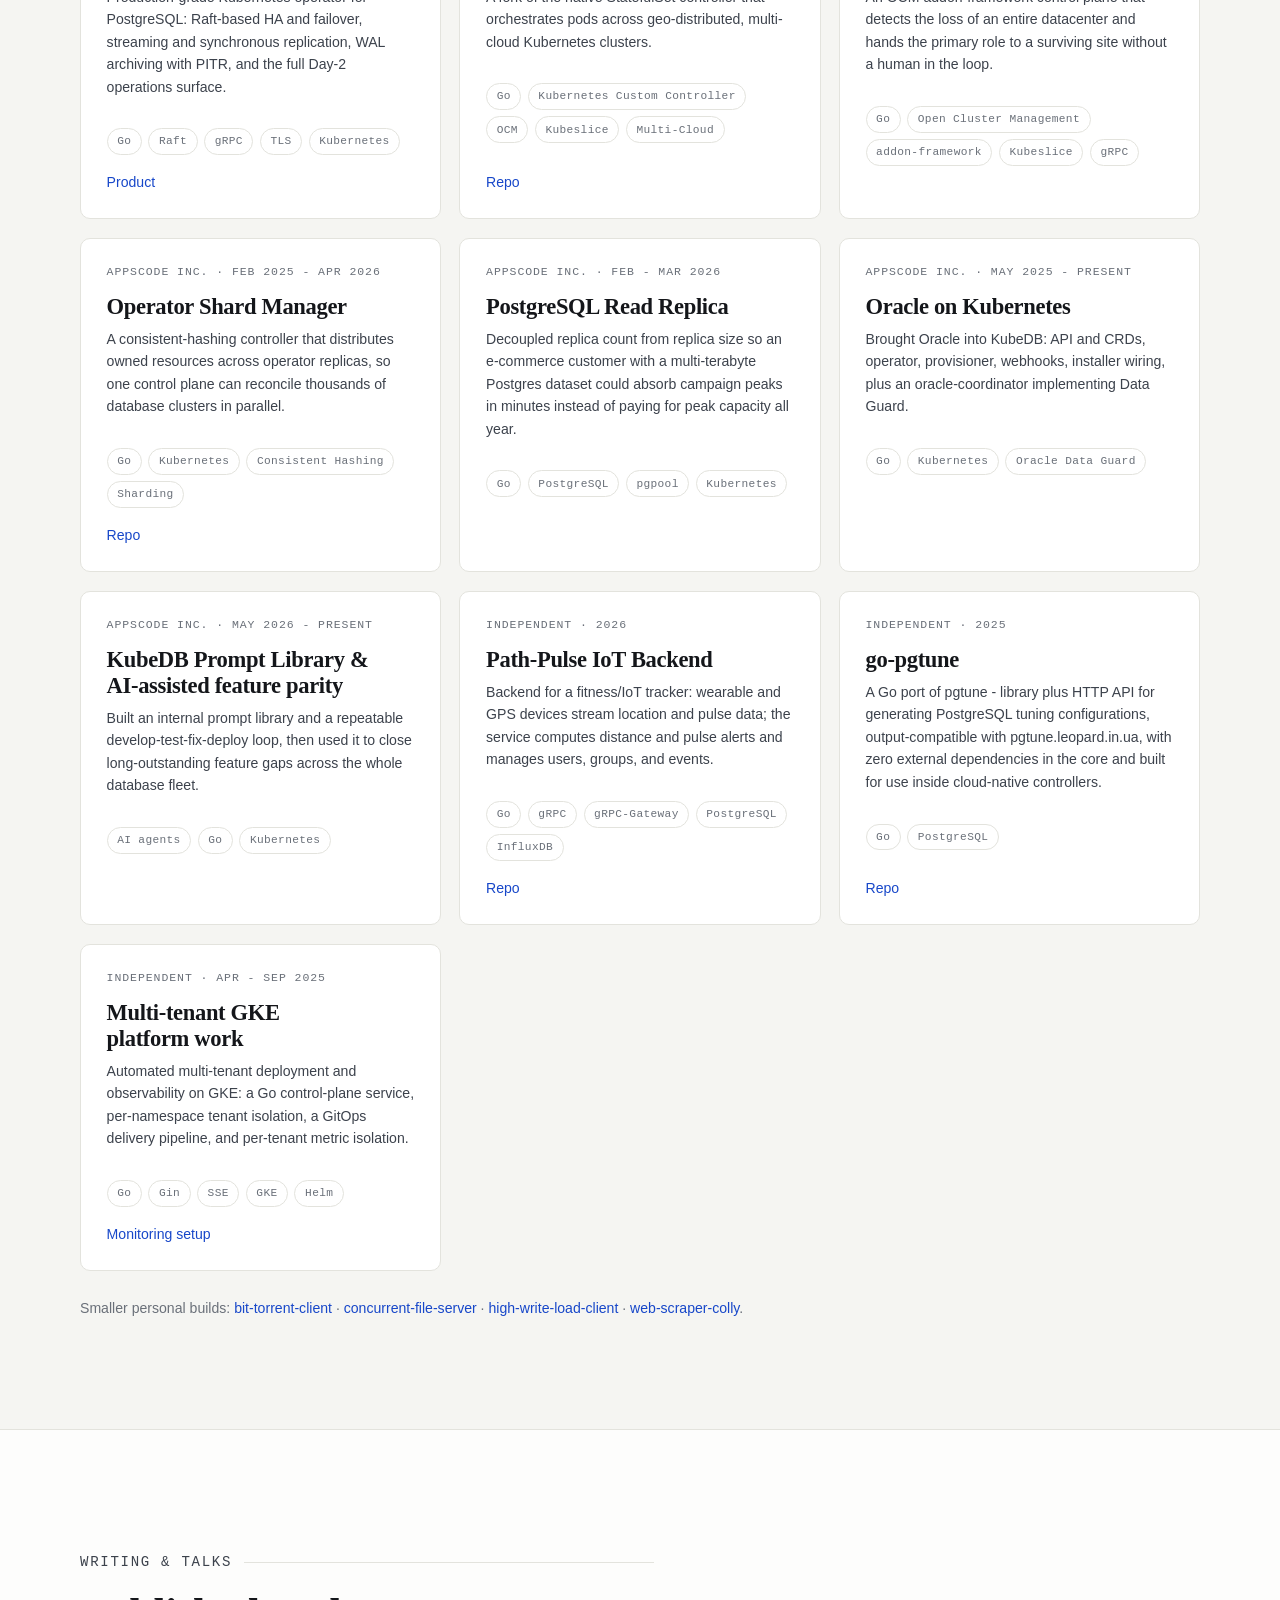
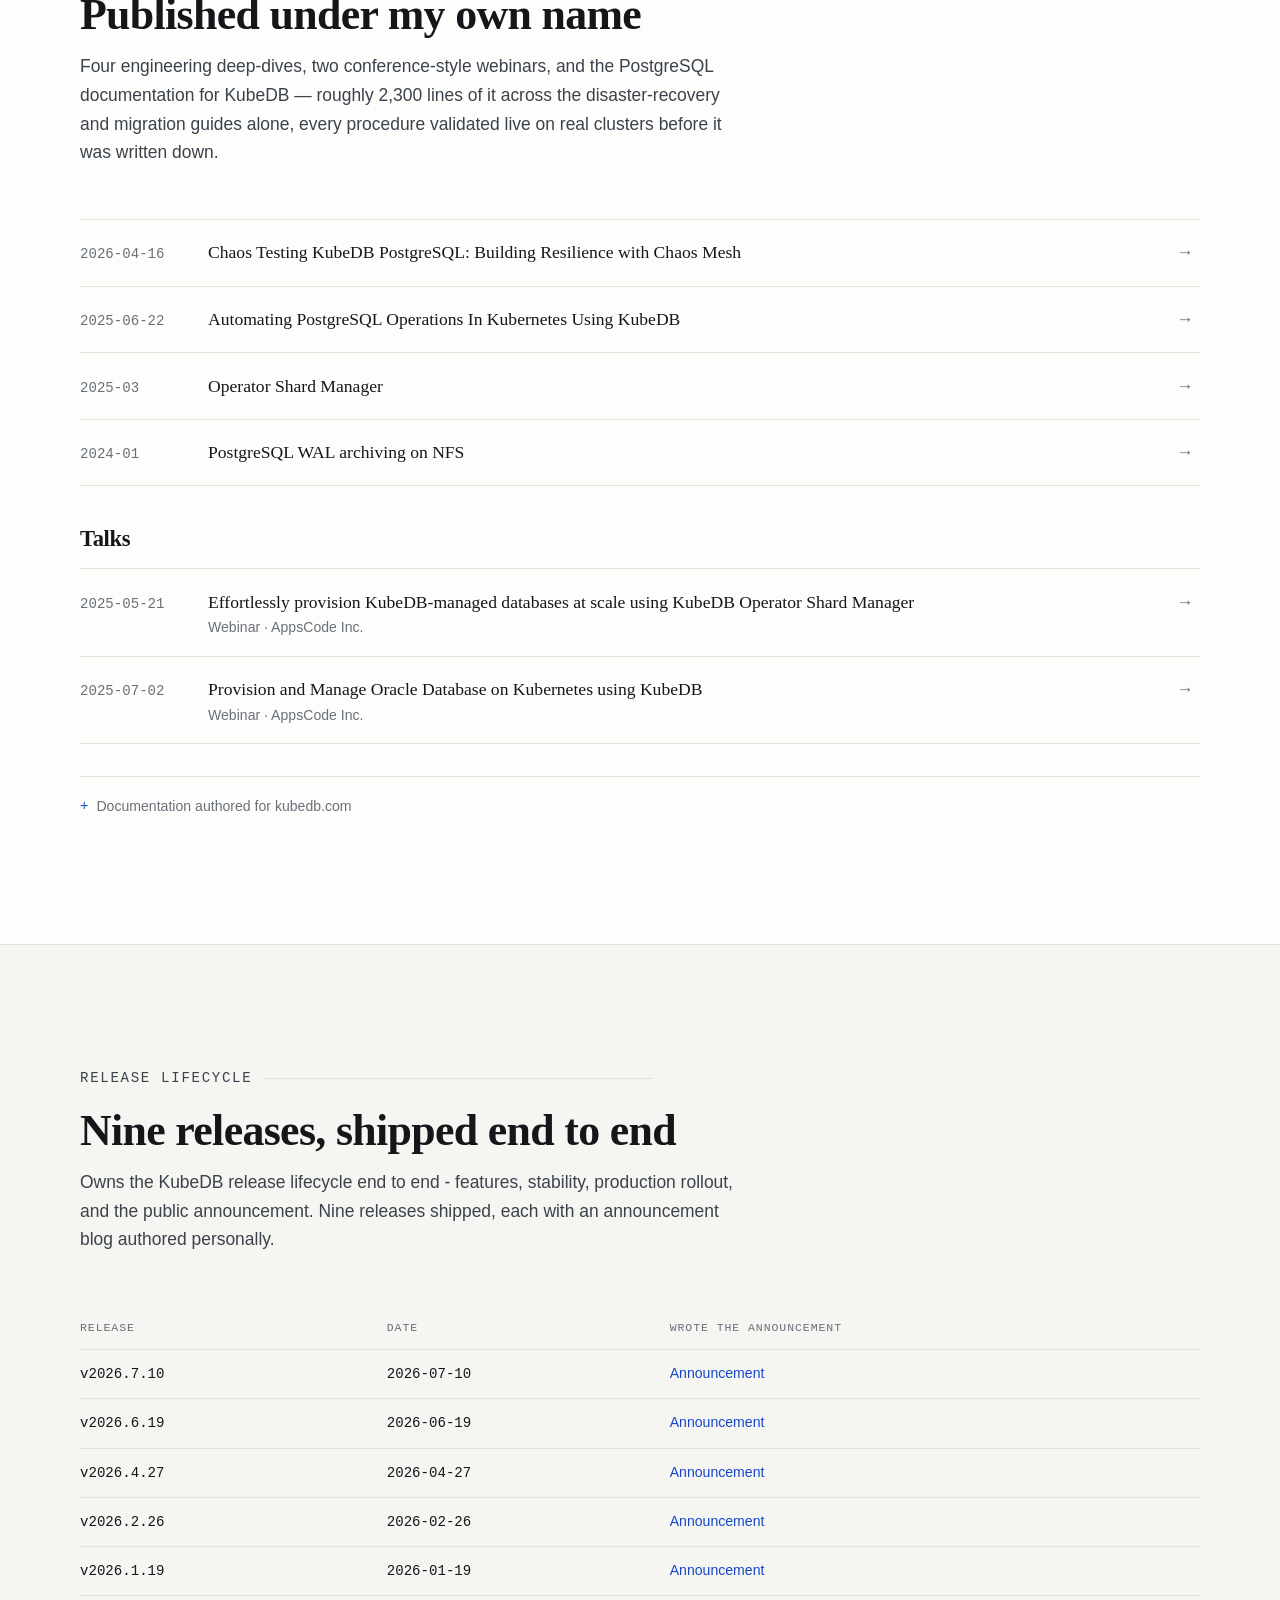
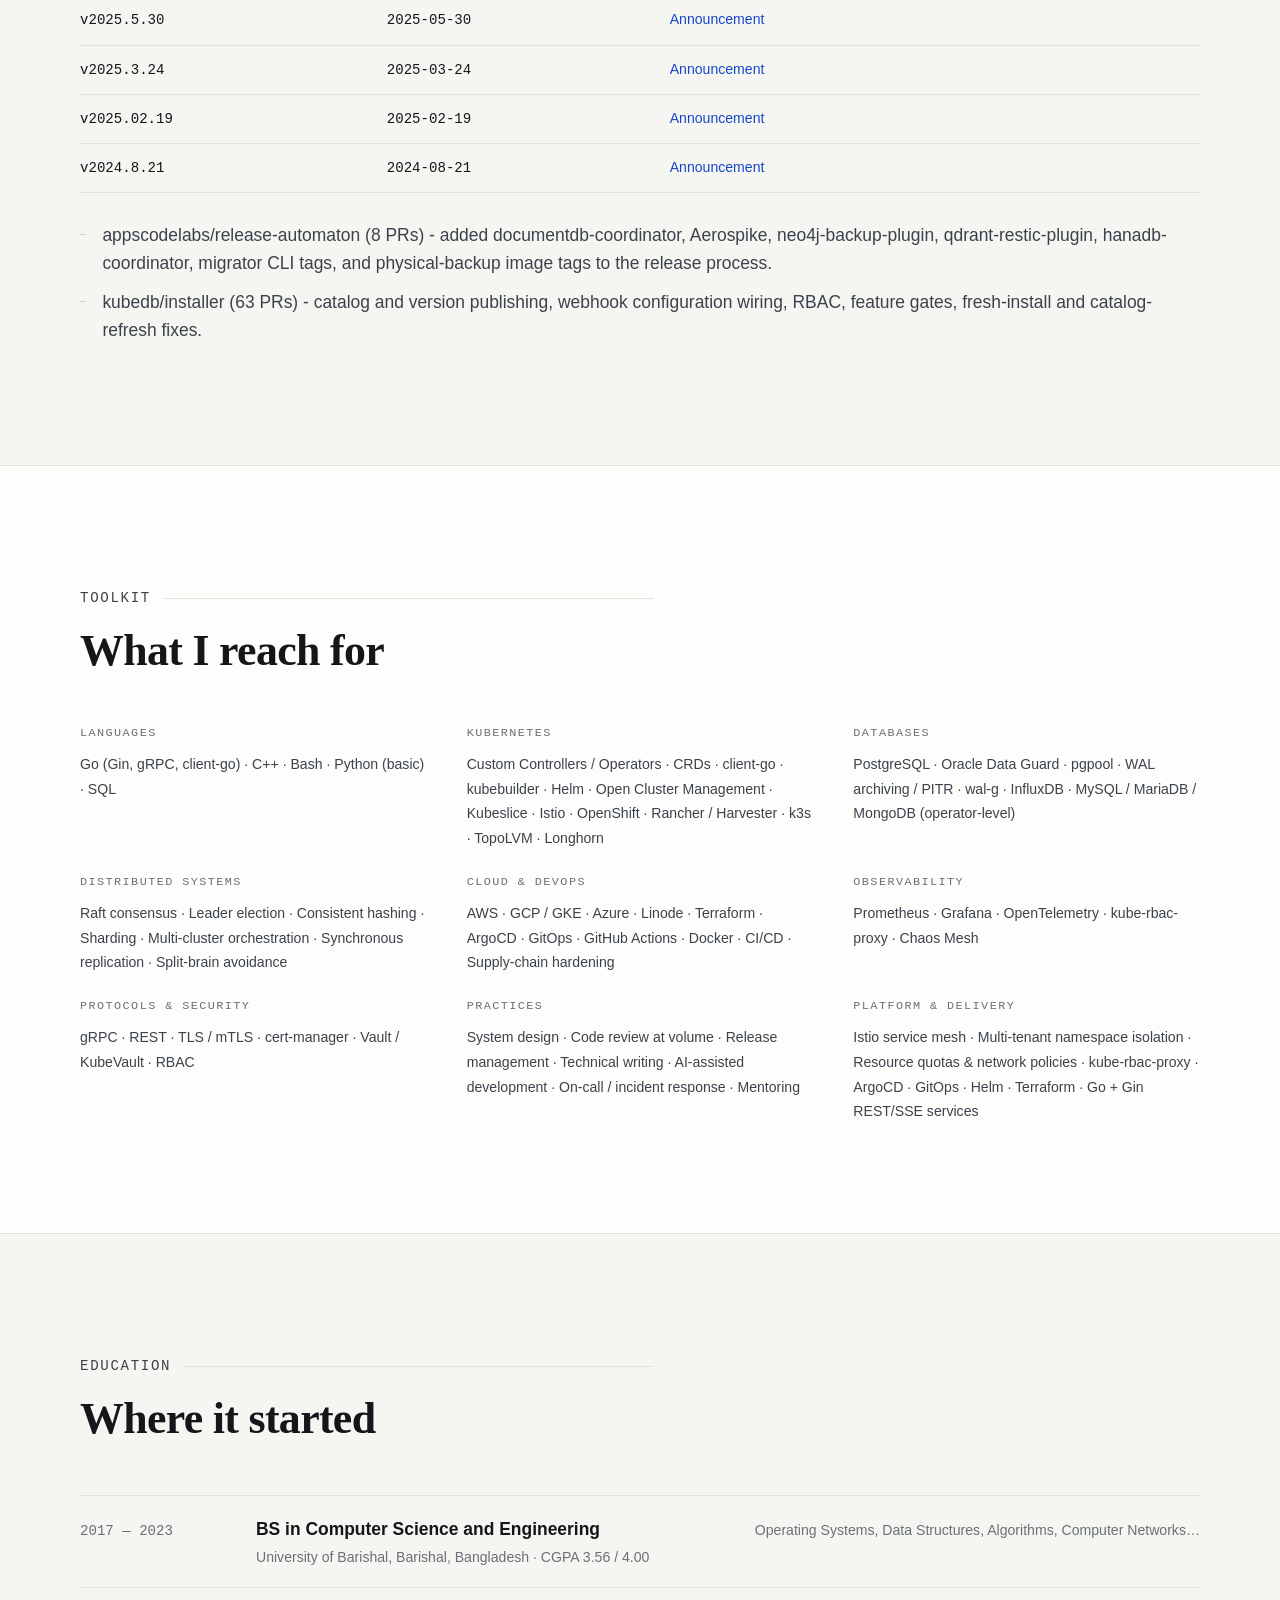
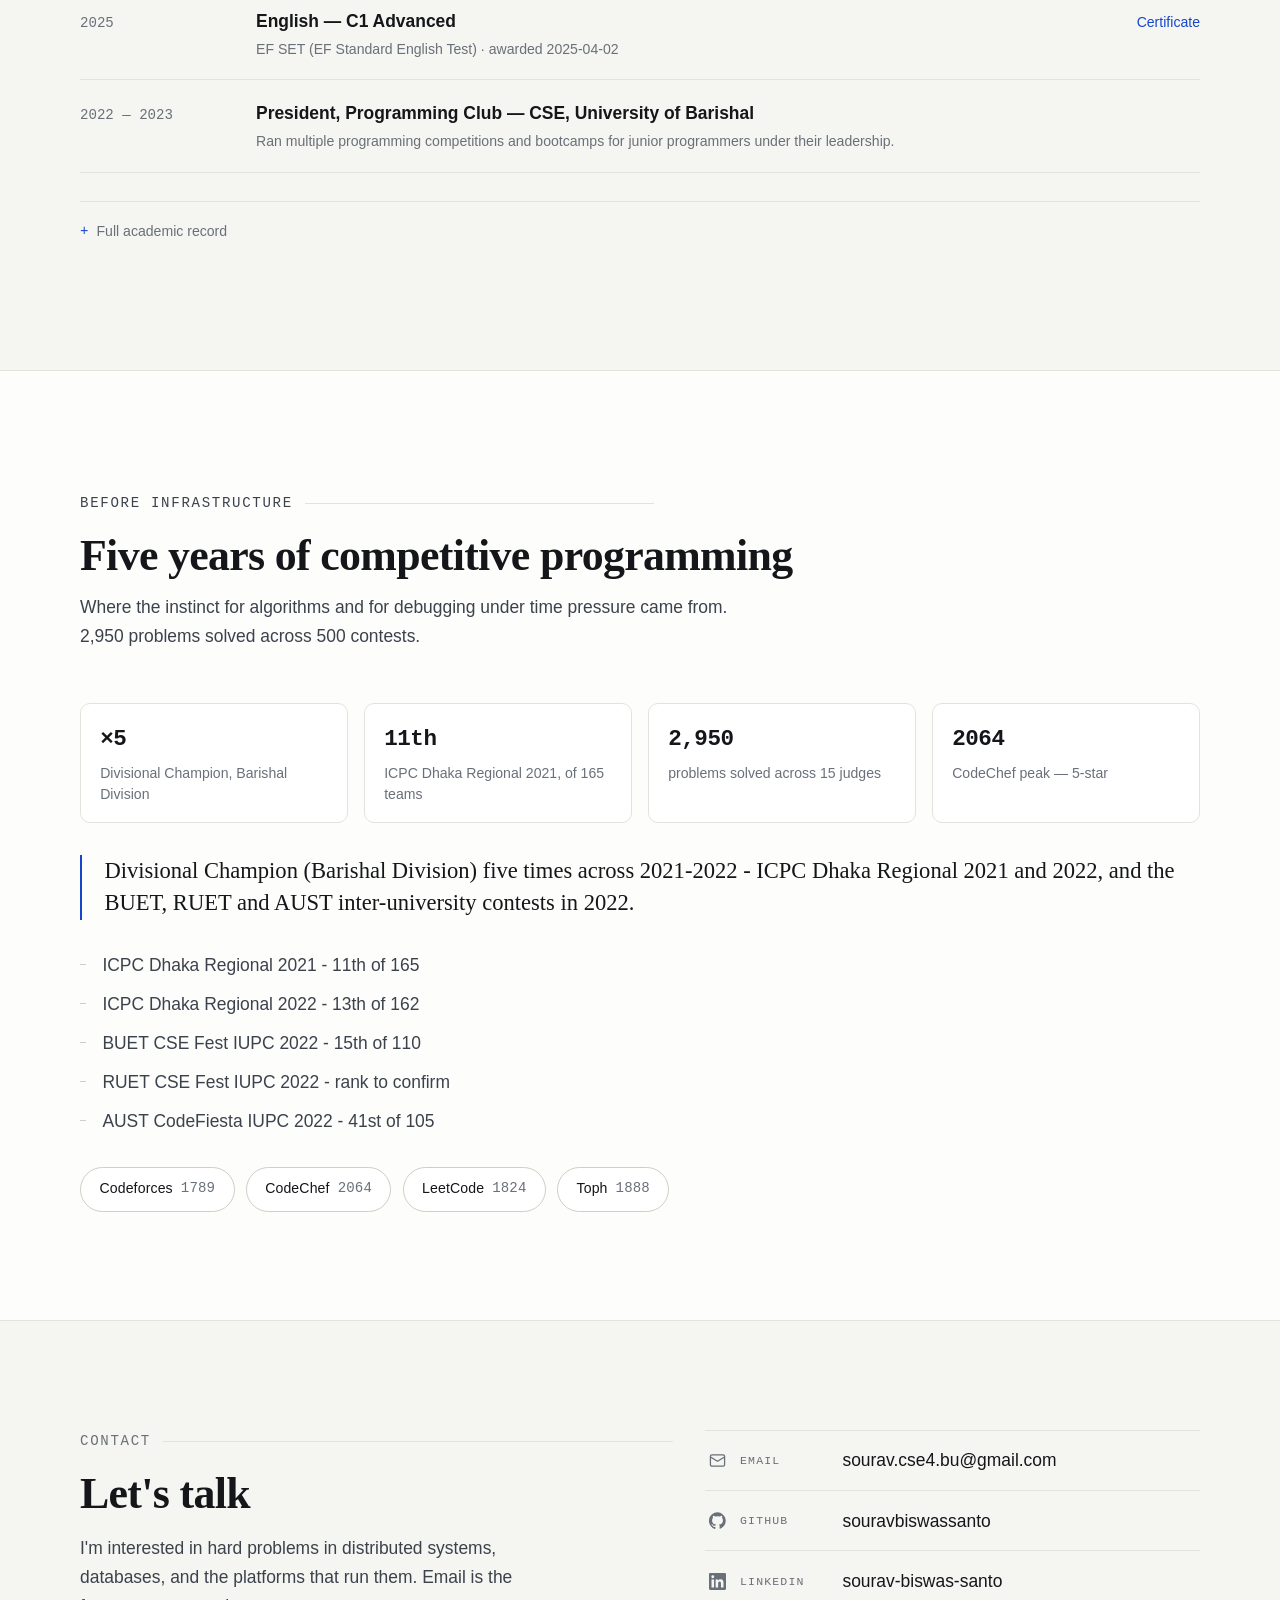
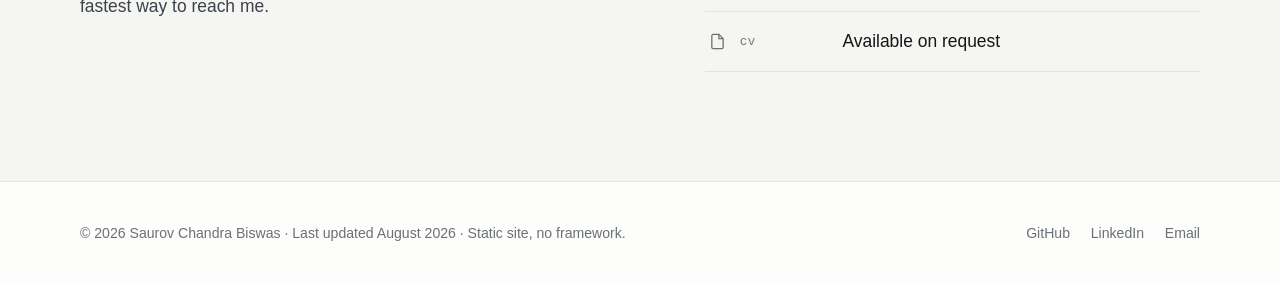
==== commit 7853946c: "Demote the failover line from heading to pull quote 'Losing the primary should be boring' was the se" ====
--- a/site/index.html
+++ b/site/index.html
@@ -172,11 +172,8 @@
   </g>
 </svg>
 </div><figcaption>The PostgreSQL lifecycle as declarative operations. Provisioning is a custom resource; tuning, scaling, upgrades, credential and certificate rotation, and backup with point-in-time recovery are each an OpsRequest the operator carries out; failover and cross-datacenter recovery fall to Raft and the DR control plane. No stage needs a runbook.</figcaption></figure>
-    <div class="section-head reveal" style="margin-top:clamp(2.5rem,1.5rem+3vw,4rem)">
-      <h3 style="font-size:var(--step-2)">Losing the primary should be boring</h3>
-      <p>A database that fails over in seconds is not the same product as one that fails over when somebody
-      notices. Much of the work above is the distance between those two sentences.</p>
-    </div>
+    <p class="pull reveal">A database that fails over in seconds is not the same product as one that fails
+    over when somebody notices. Losing the primary should be boring.</p>
     <figure class="diagram reveal"><div class="frame"><svg viewBox="0 0 720 320" role="img" aria-labelledby="failover-title failover-desc" xmlns="http://www.w3.org/2000/svg">
   <title id="failover-title">Raft-based PostgreSQL failover</title>
   <desc id="failover-desc">Three Postgres pods form a Raft consensus group. Each standby continuously receives the primary's write-ahead-log position over gRPC. When the primary is lost, the standby holding the highest position is elected and promoted, completing in two to ten seconds.</desc>
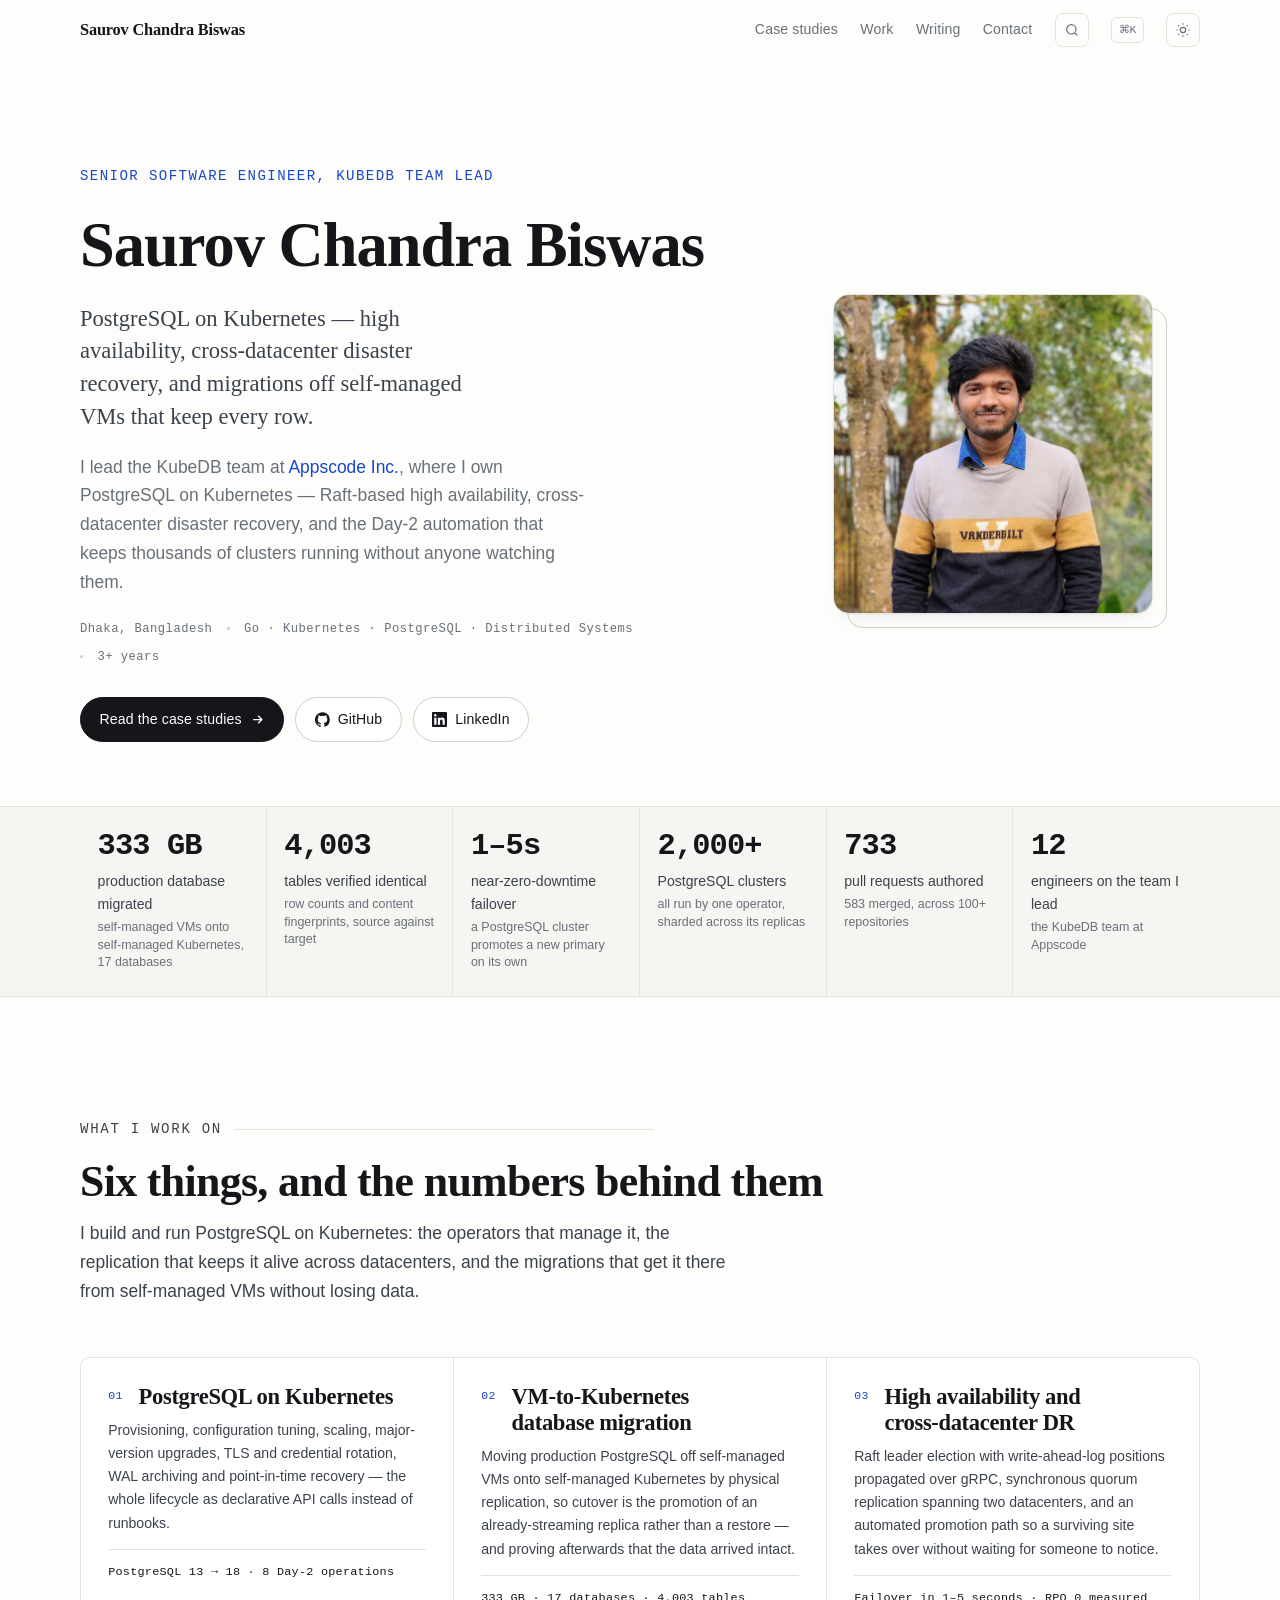
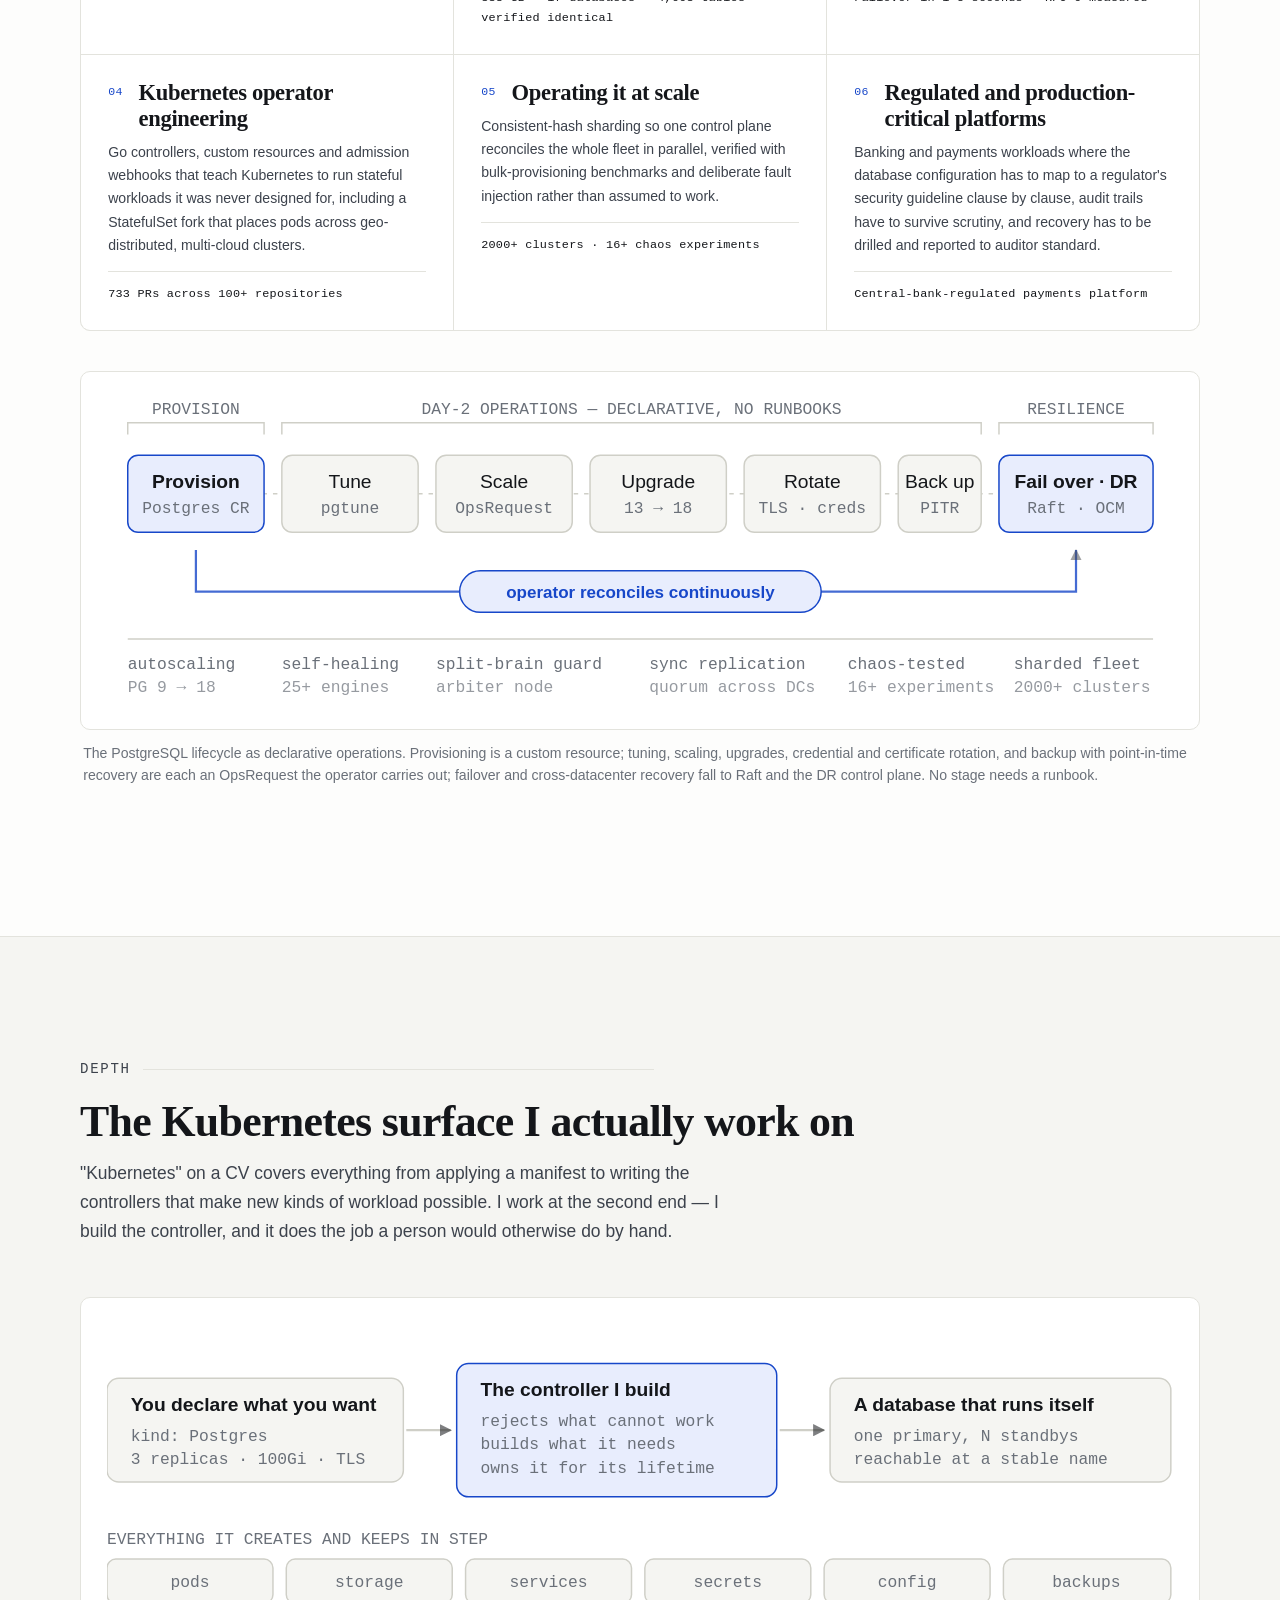
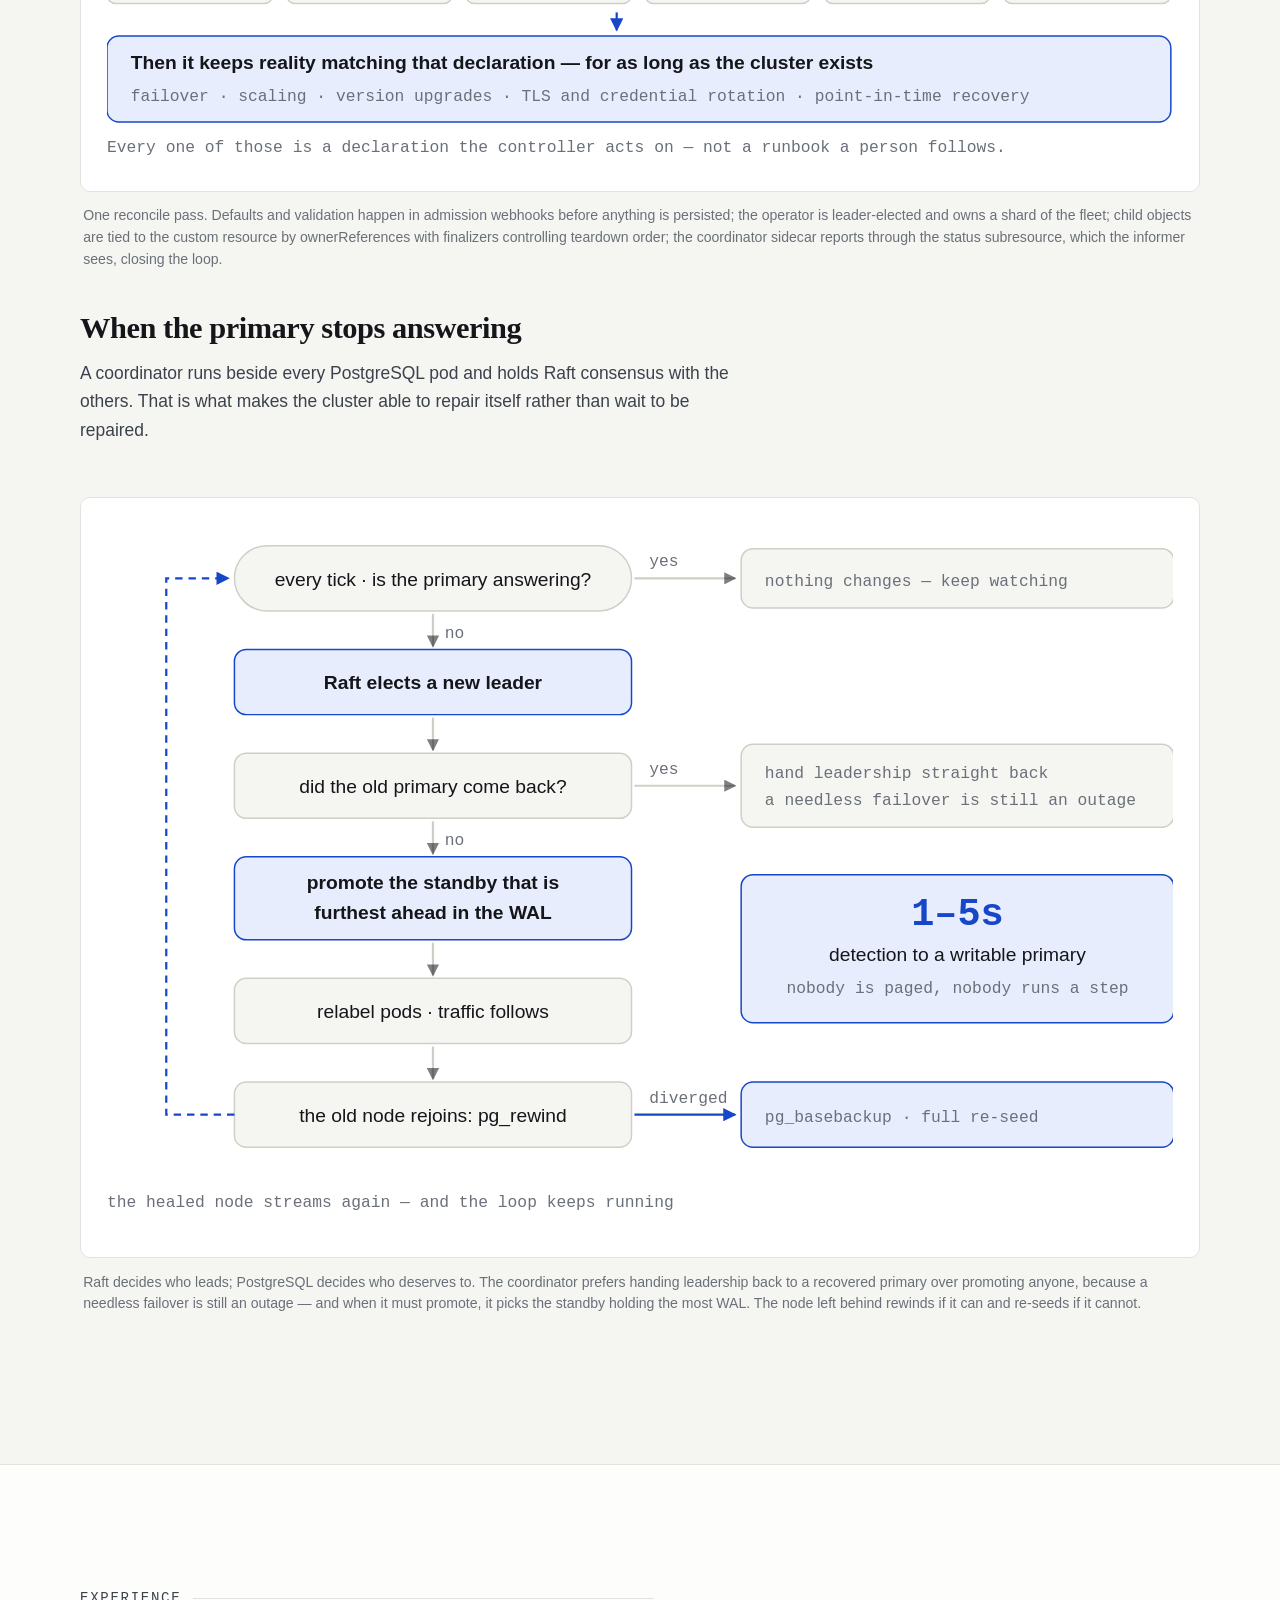
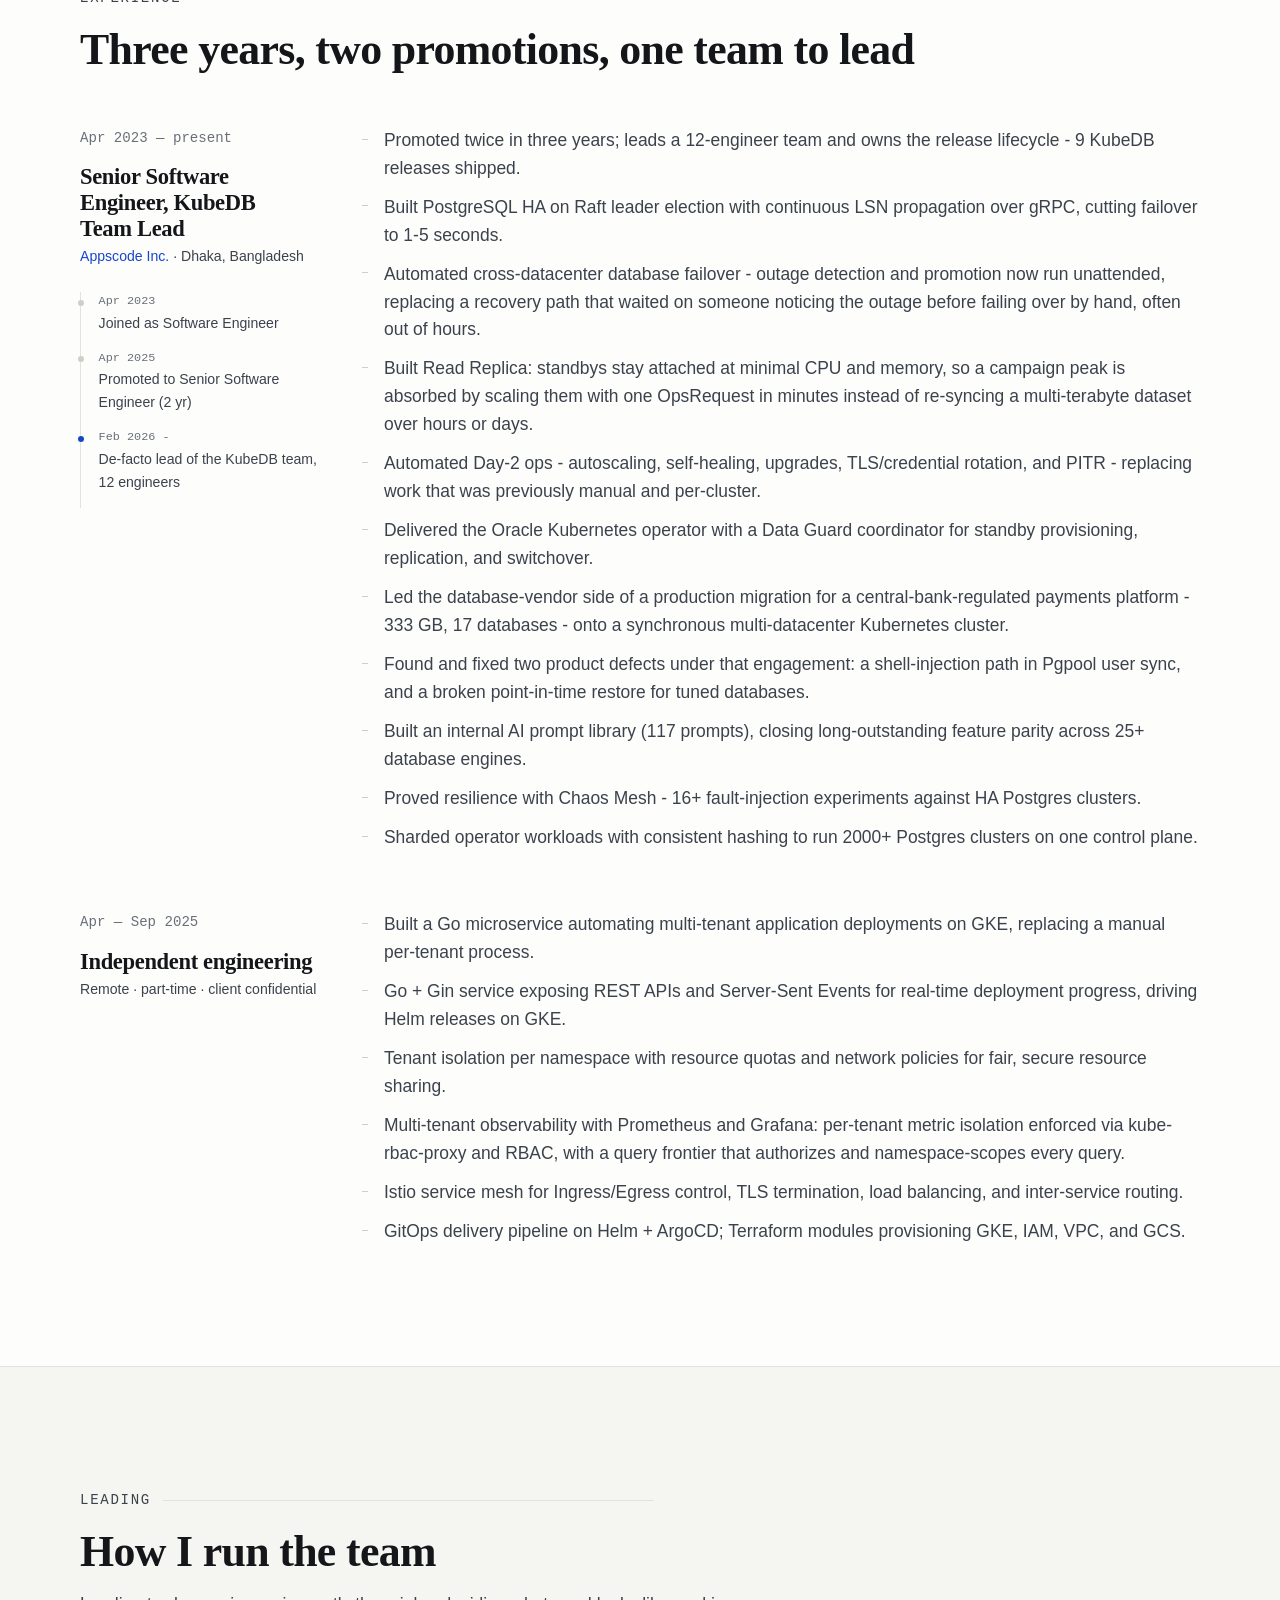
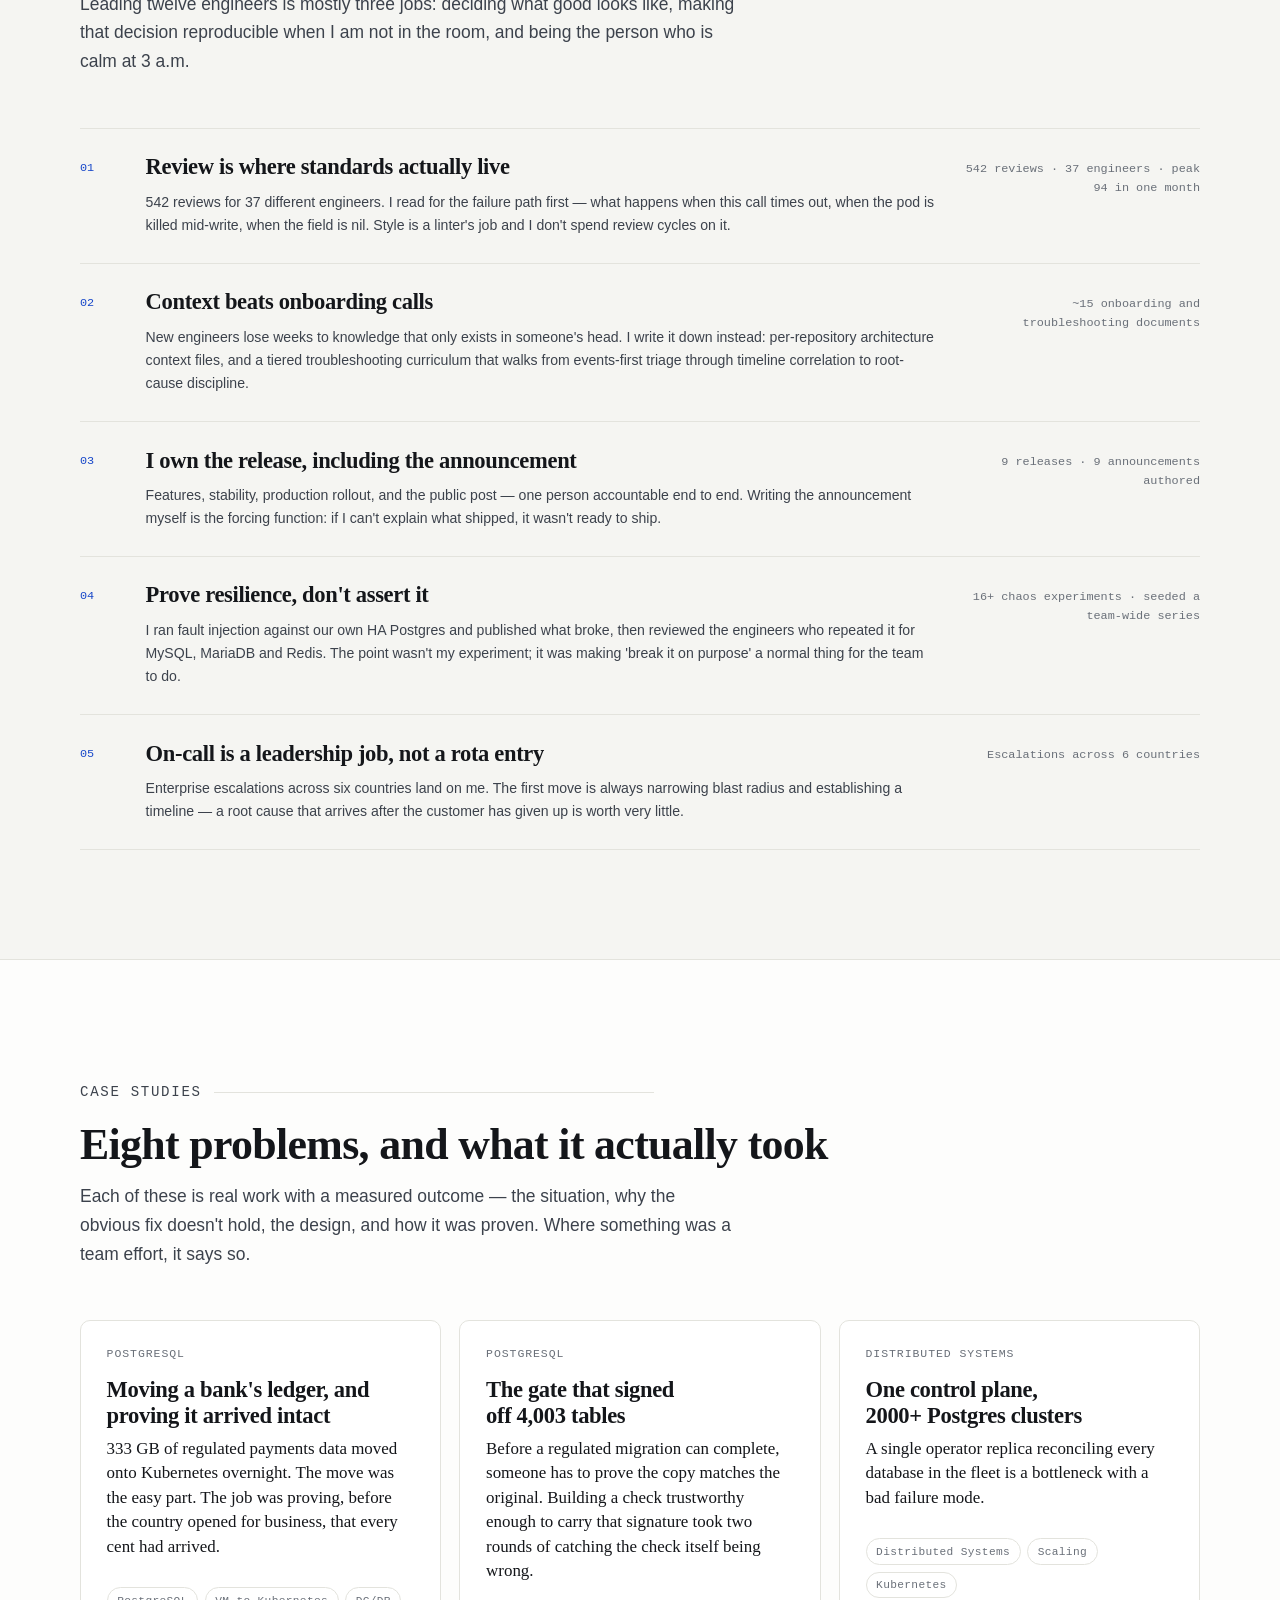
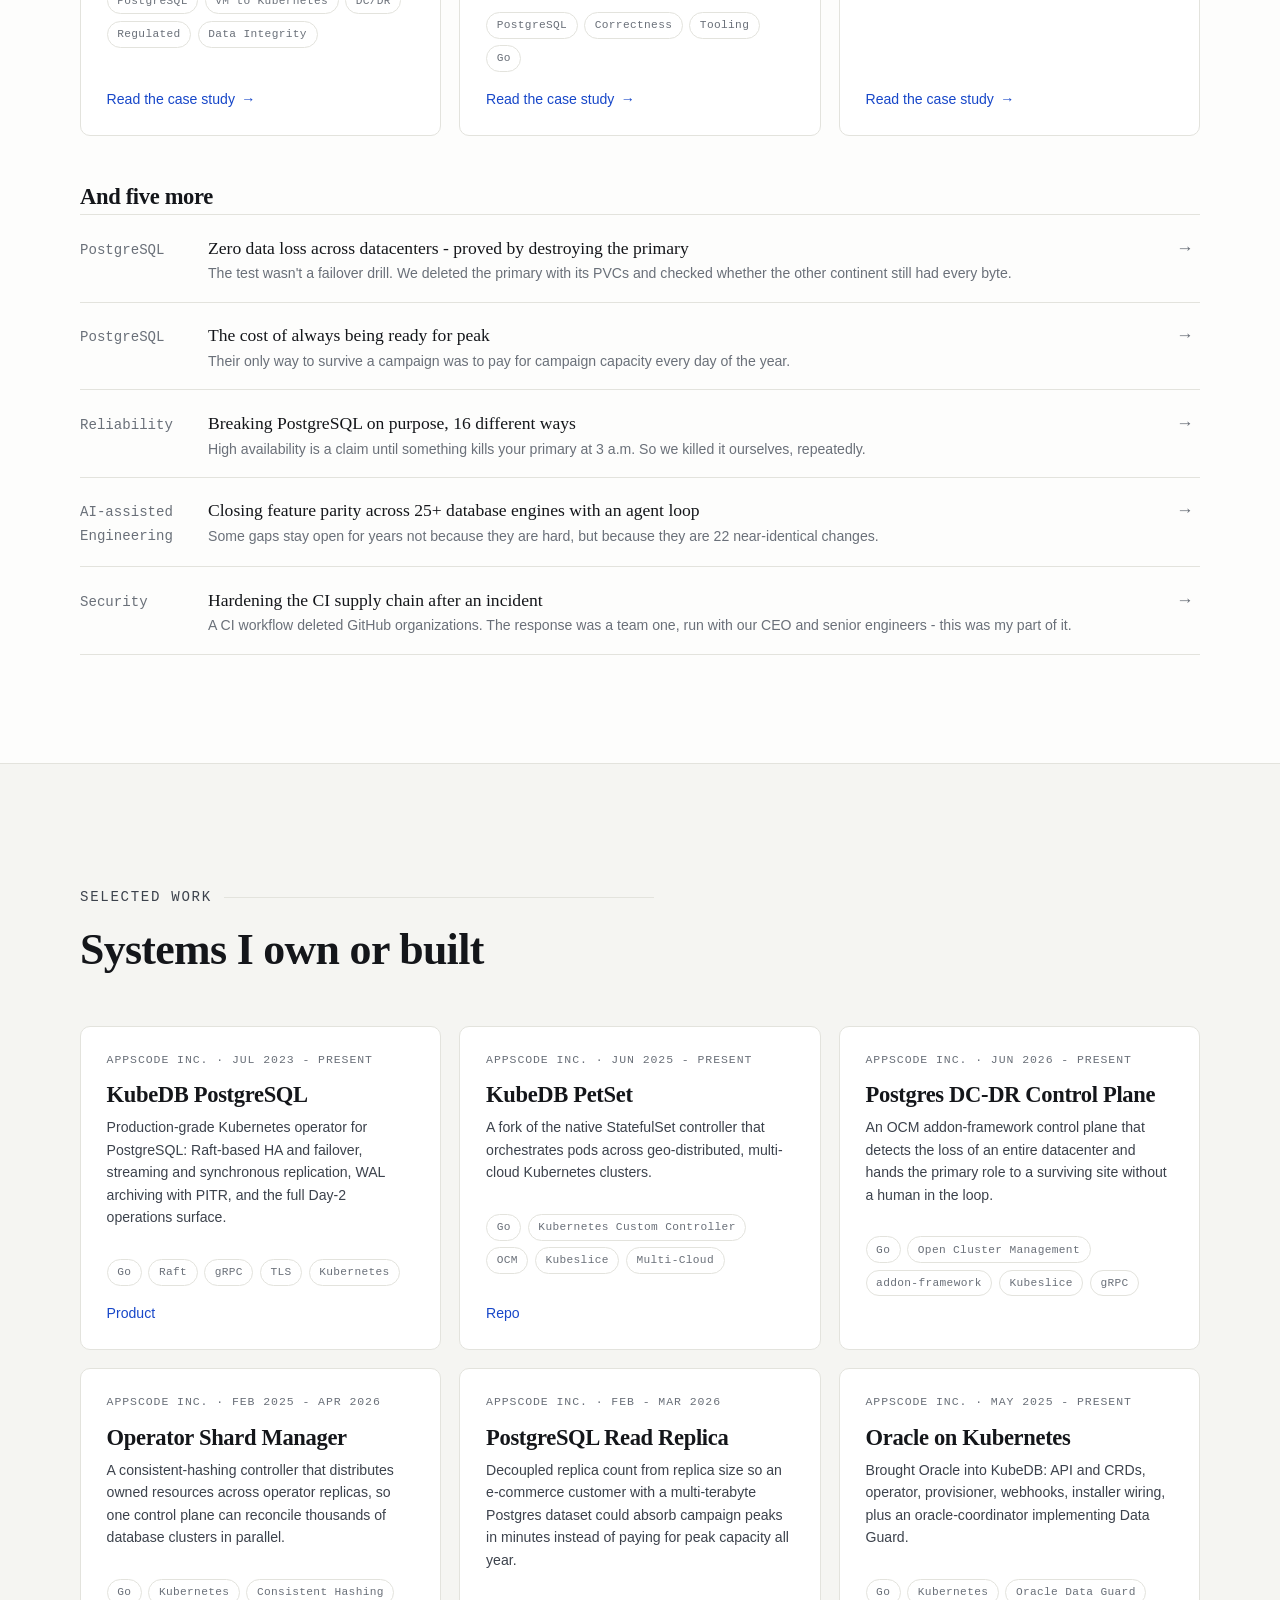
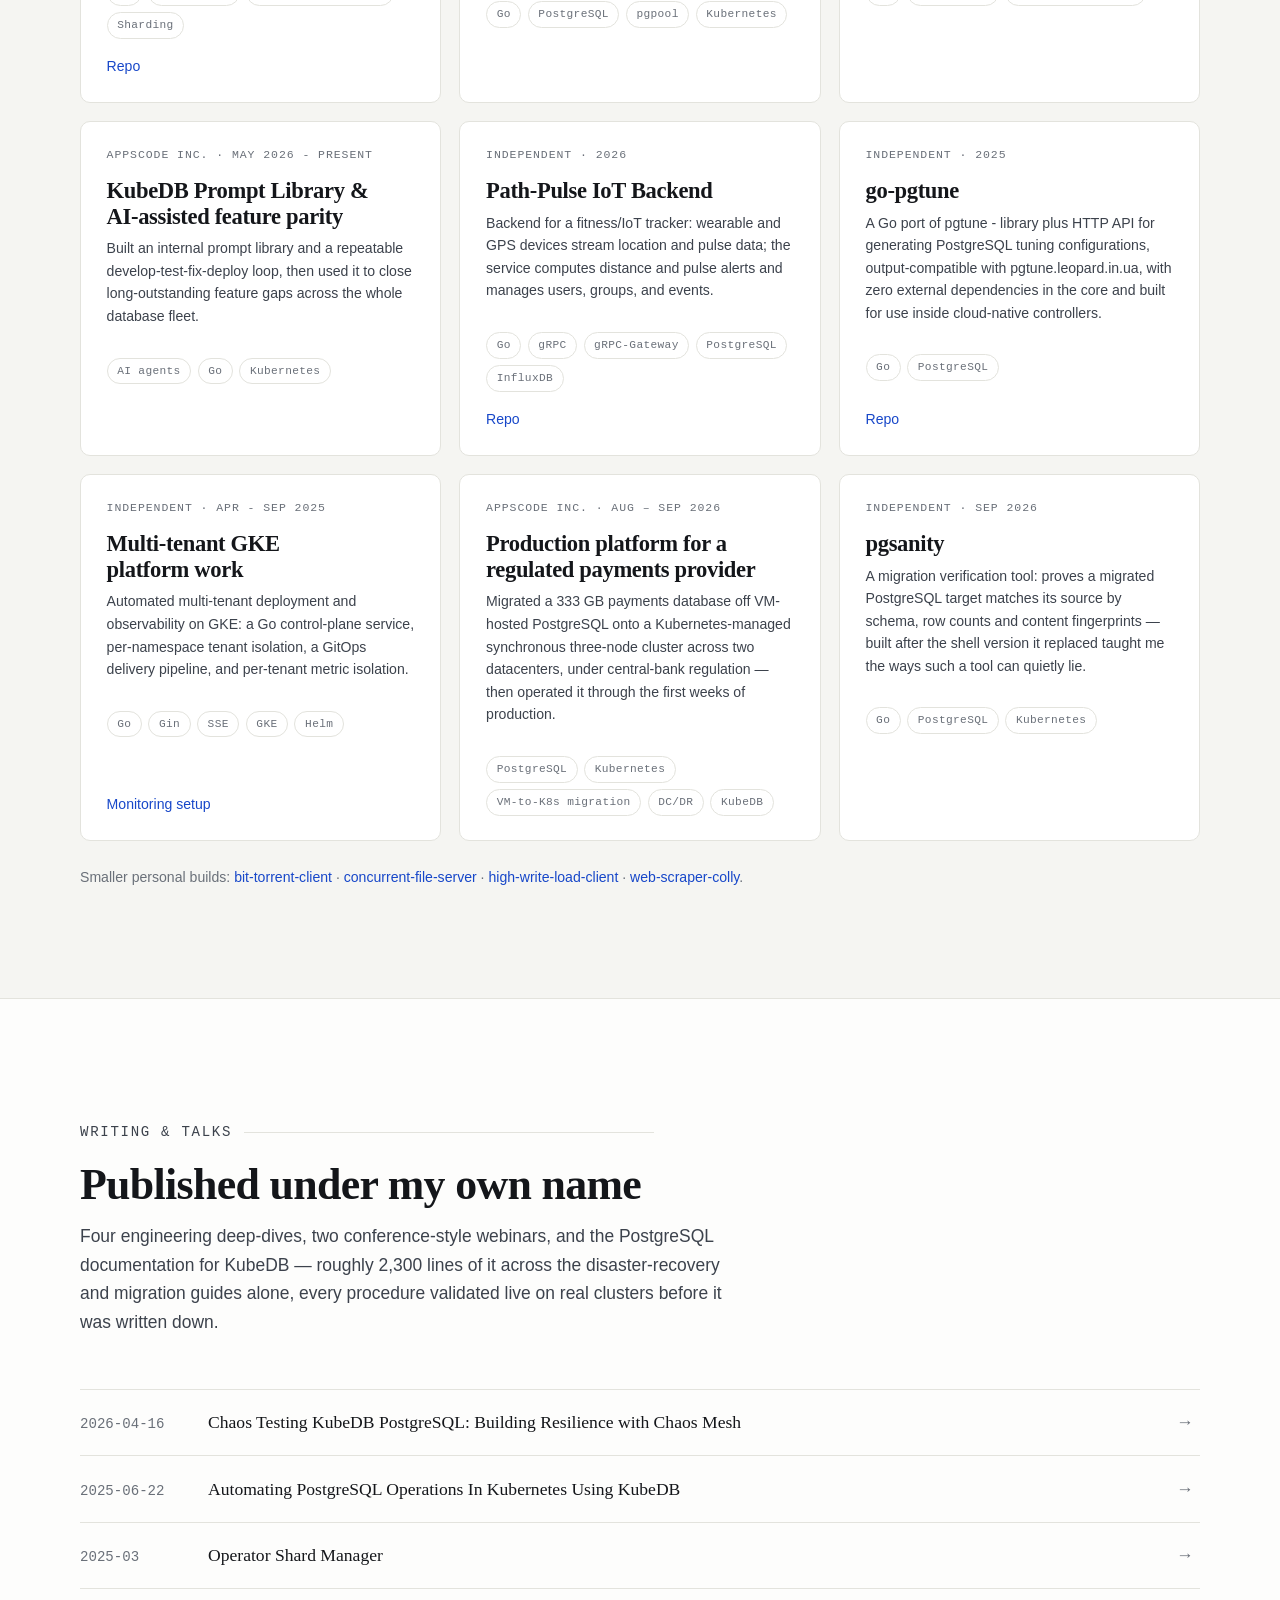
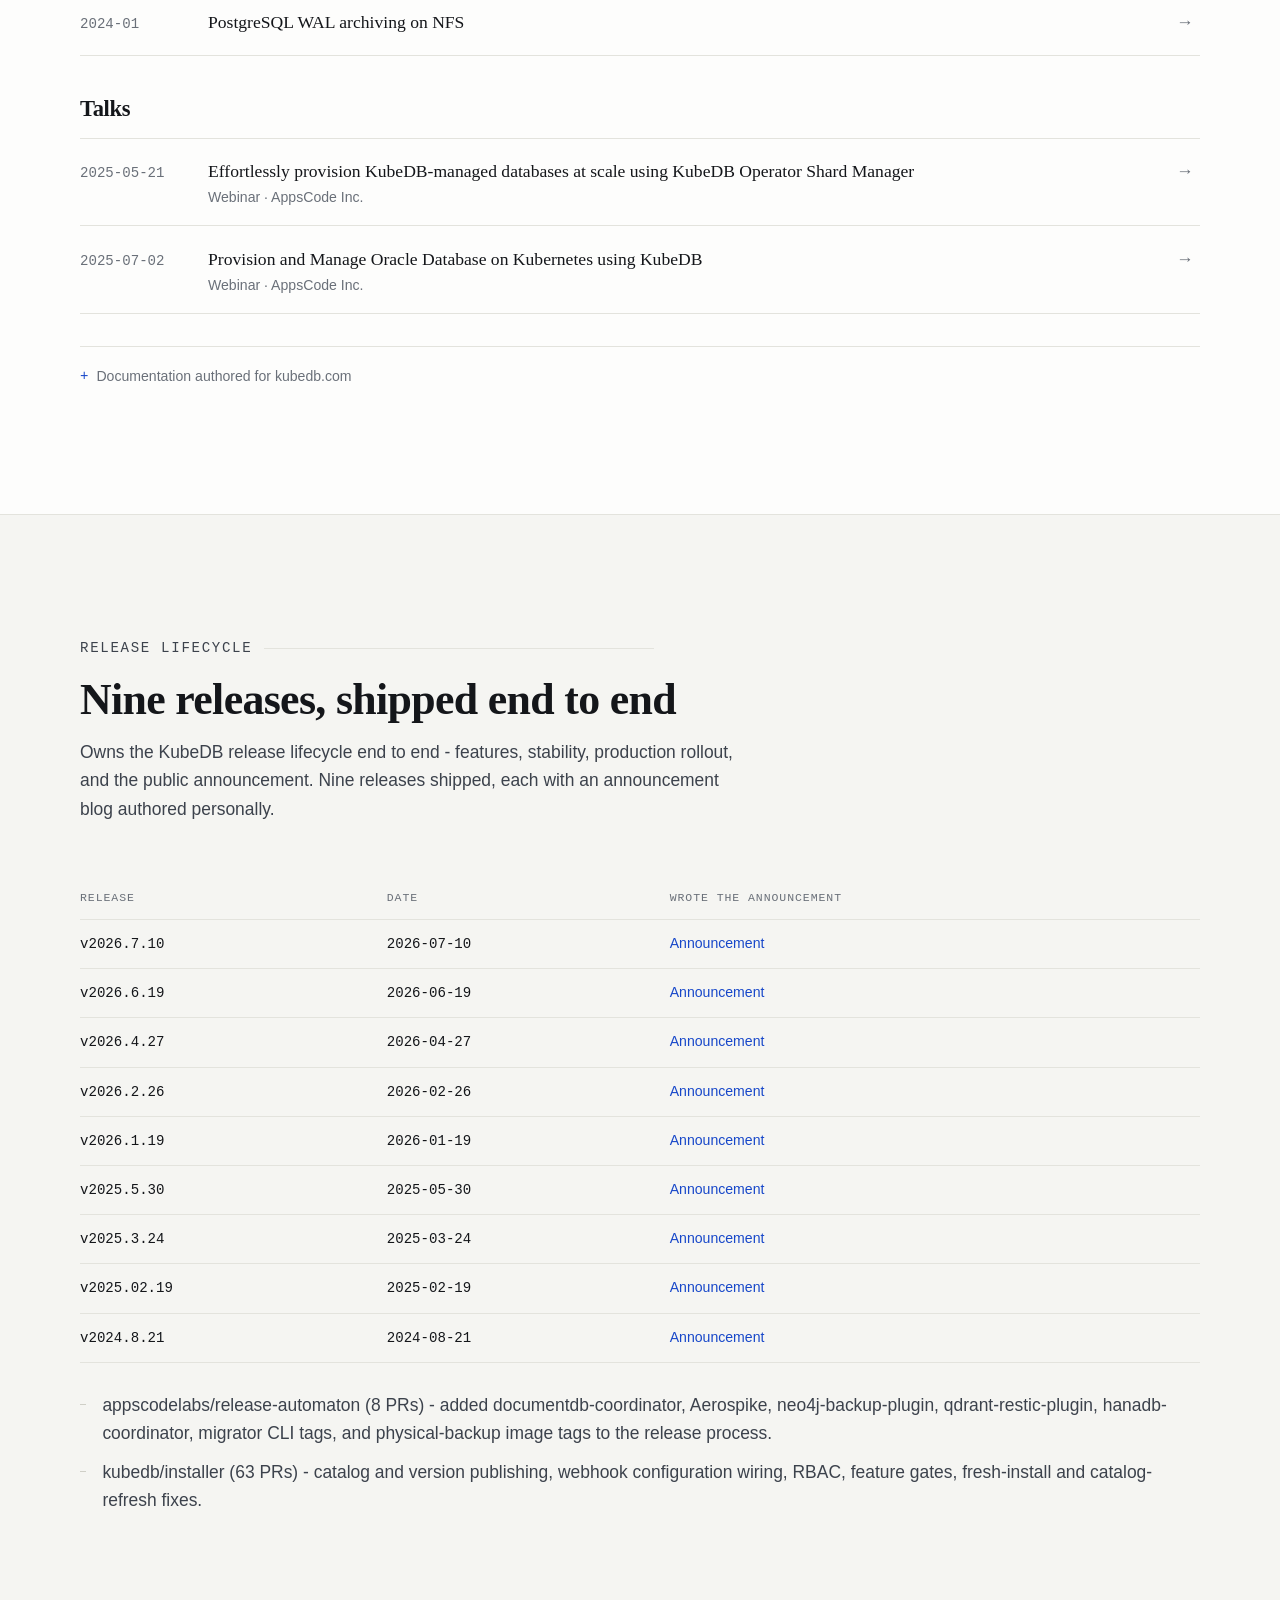
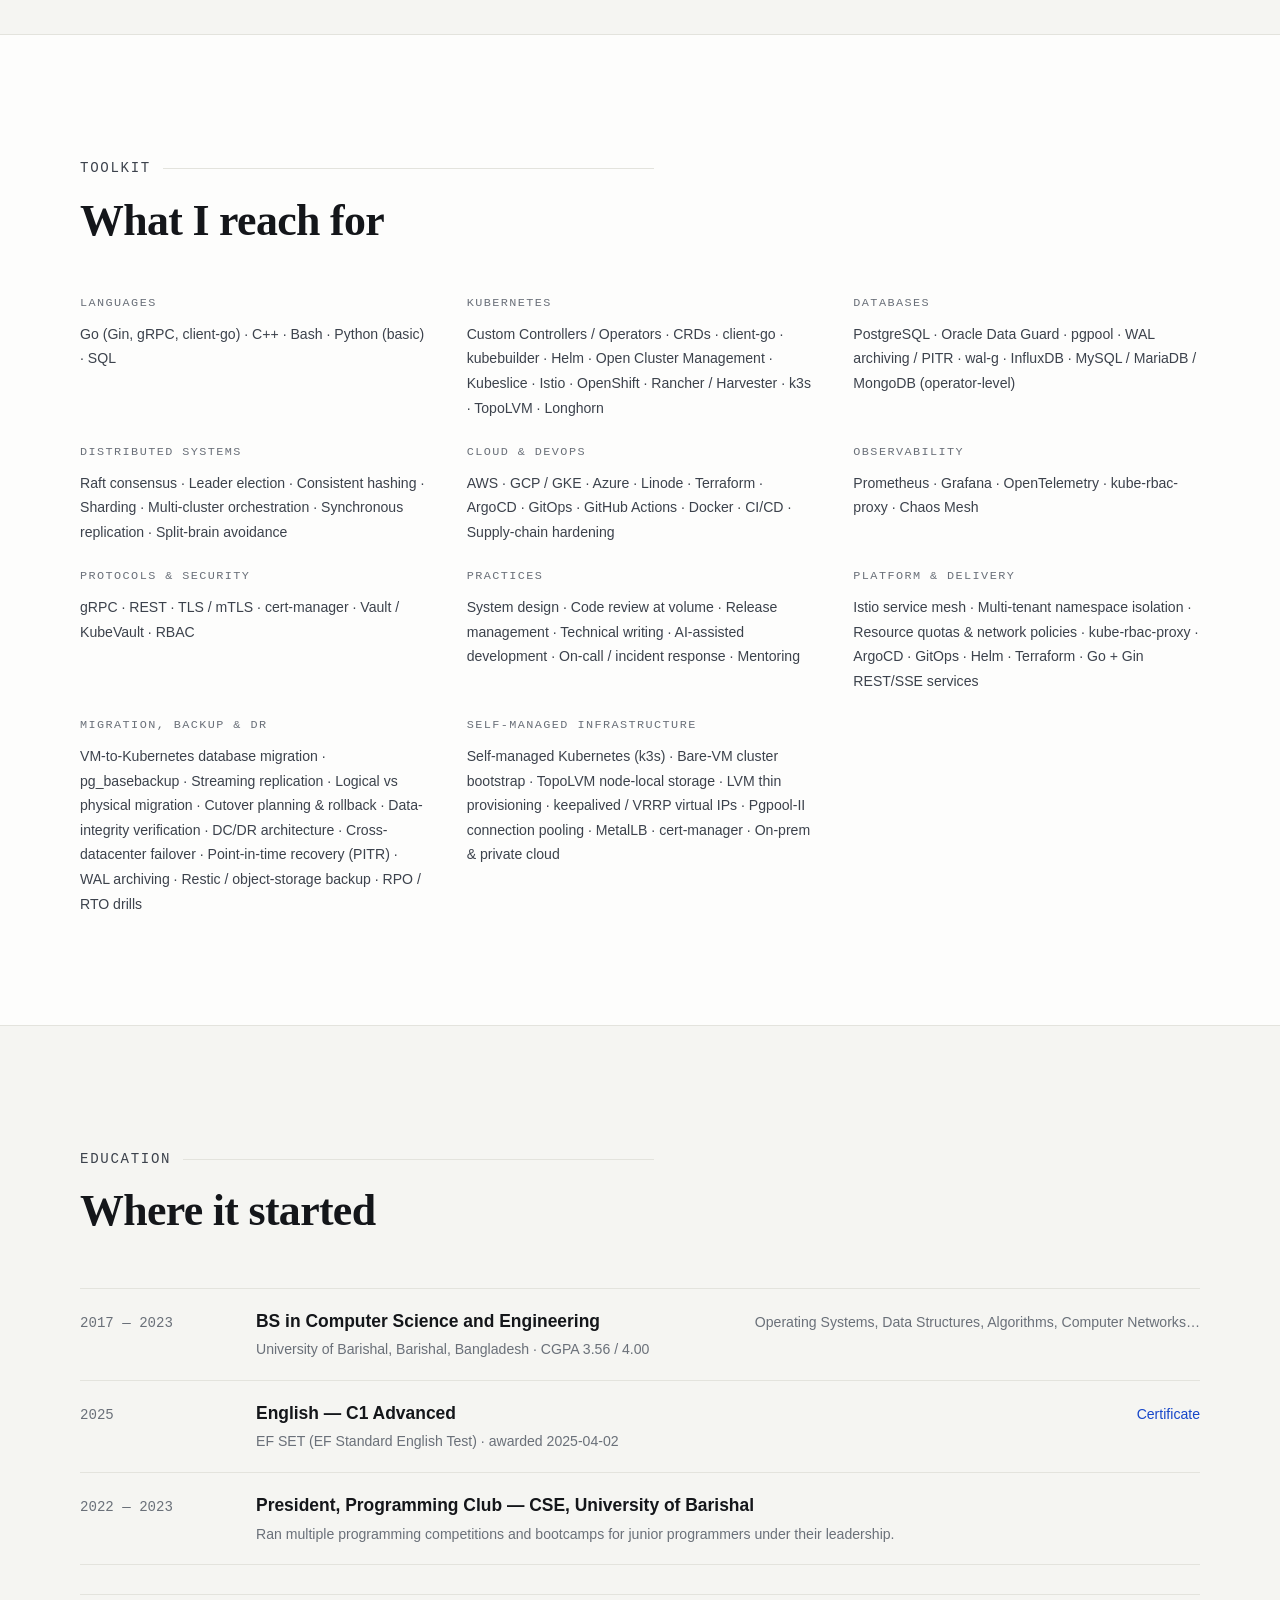
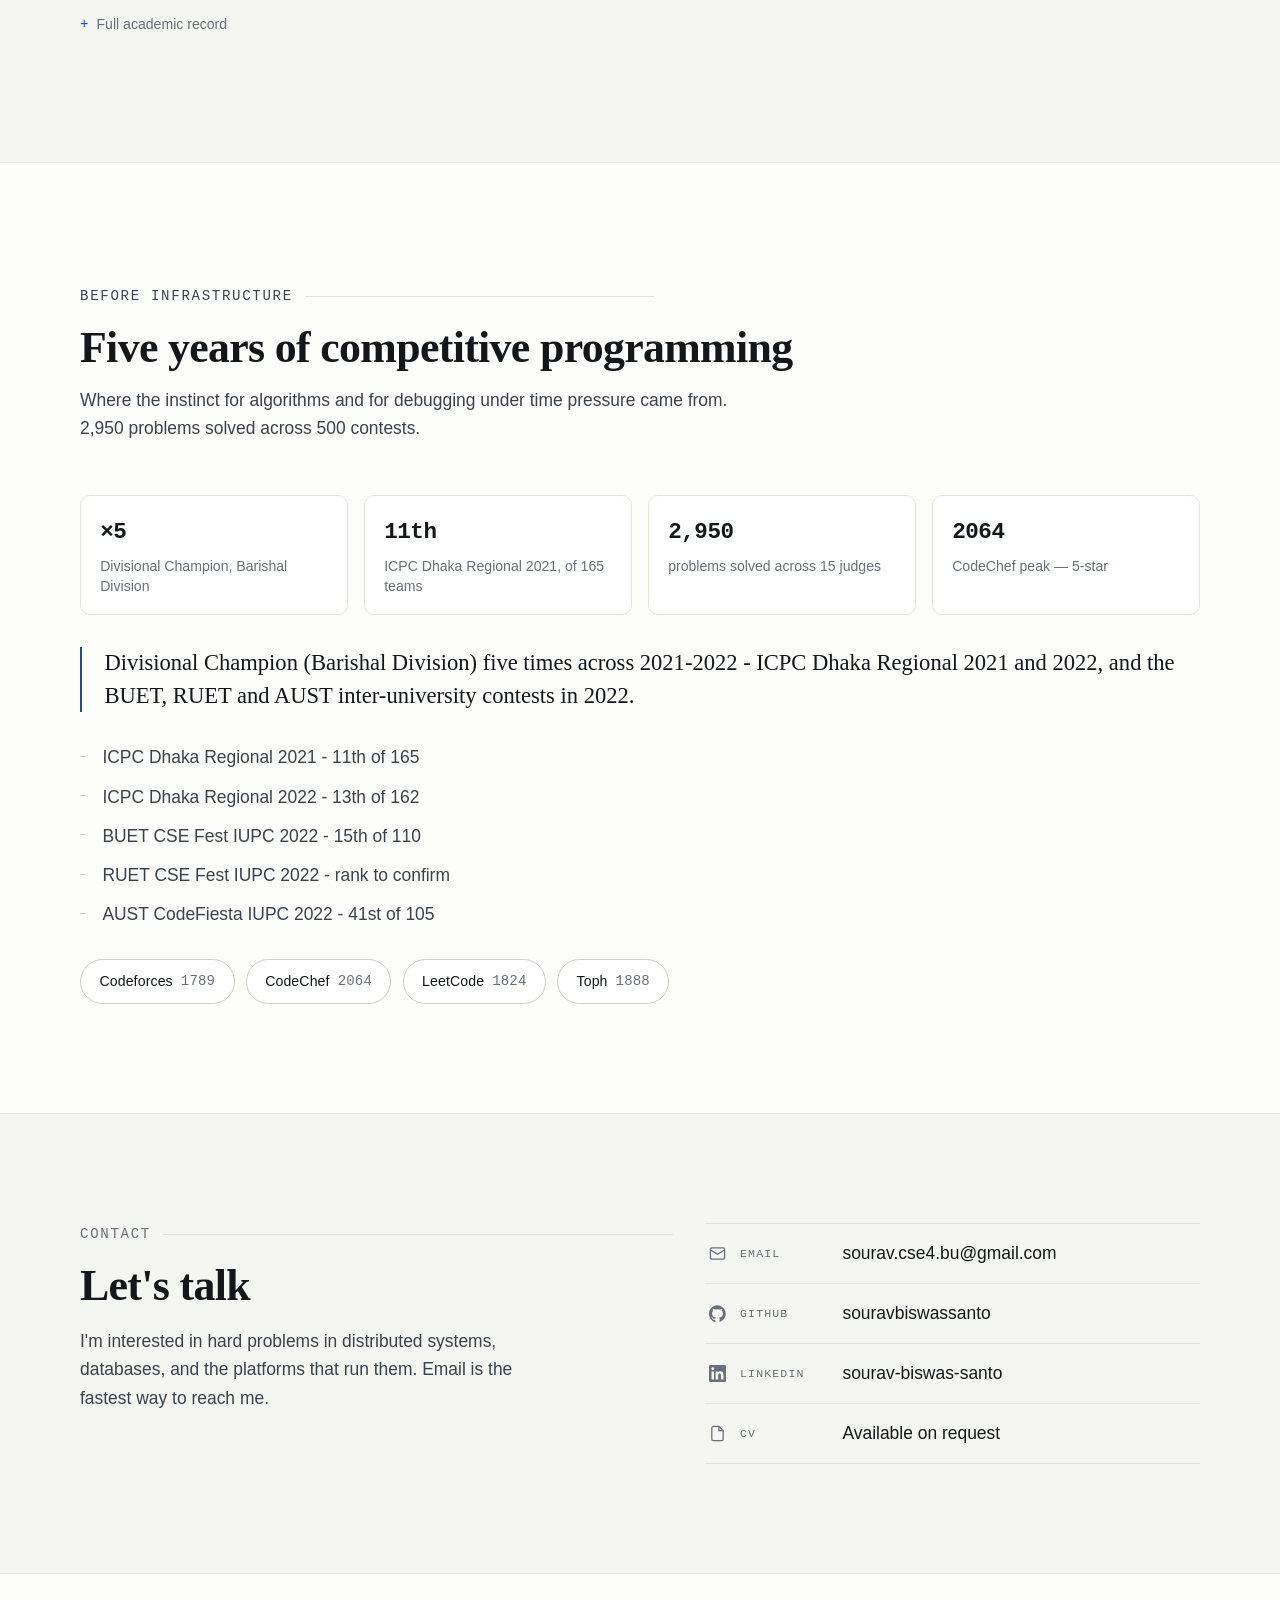
==== commit cf8ab6a0: "Add migration case studies, Kubernetes depth and leadership sections Adds the production PostgreSQL " ====
--- a/site/index.html
+++ b/site/index.html
@@ -4,11 +4,11 @@
 <meta charset="utf-8">
 <meta name="viewport" content="width=device-width, initial-scale=1">
 <title>Saurov Chandra Biswas — Senior Software Engineer, KubeDB Team Lead</title>
-<meta name="description" content="Software Engineer with 3+ years building cloud-native distributed systems in Go, now leading a 12-engineer team. Specialize in Kubernetes operators for stateful workloads - high availability, cross-datacenter disaster recovery, and Day-2 automation at enterprise scale.">
+<meta name="description" content="Senior software engineer and team lead specialising in PostgreSQL on Kubernetes: VM-to-Kubernetes database migration, cross-datacenter HA and disaster recovery, Kubernetes operators in Go, and regulated banking and payments platforms.">
 <link rel="canonical" href="https://souravbiswassanto.github.io/">
 <meta property="og:type" content="website">
 <meta property="og:title" content="Saurov Chandra Biswas — Senior Software Engineer, KubeDB Team Lead">
-<meta property="og:description" content="Software Engineer with 3+ years building cloud-native distributed systems in Go, now leading a 12-engineer team. Specialize in Kubernetes operators for stateful workloads - high availability, cross-datacenter disaster recovery, and Day-2 automation at enterprise scale.">
+<meta property="og:description" content="Senior software engineer and team lead specialising in PostgreSQL on Kubernetes: VM-to-Kubernetes database migration, cross-datacenter HA and disaster recovery, Kubernetes operators in Go, and regulated banking and payments platforms.">
 <meta property="og:url" content="https://souravbiswassanto.github.io/">
 <meta property="og:image" content="https://souravbiswassanto.github.io/assets/hero.jpg">
 <meta name="twitter:card" content="summary_large_image">
@@ -47,14 +47,14 @@
     <div>
       <p class="role">Senior Software Engineer, KubeDB Team Lead</p>
       <h1>Saurov Chandra Biswas</h1>
-      <p class="lede">Cloud-native distributed systems in Go - high availability, cross-datacenter DR, and Day-2 automation for stateful workloads.</p>
+      <p class="lede">PostgreSQL on Kubernetes — high availability, cross-datacenter disaster recovery, and migrations off self-managed VMs that keep every row.</p>
       <p class="sub">I lead the KubeDB team at <a href="https://appscode.com/" rel="noopener">Appscode Inc.</a>,
       where I own PostgreSQL on Kubernetes — Raft-based high availability, cross-datacenter disaster recovery,
       and the Day-2 automation that keeps thousands of clusters running without anyone watching them.</p>
       <p class="meta-line">
         <span>Dhaka, Bangladesh</span>
         <span>Go · Kubernetes · PostgreSQL · Distributed Systems</span>
-        <span>3+ (since Apr 2023) years</span>
+        <span>3+ years</span>
       </p>
       <div class="cta-row">
         <a class="btn btn--primary" href="#case-studies">Read the case studies <svg viewBox="0 0 24 24" fill="none" stroke="currentColor" stroke-width="2" aria-hidden="true"><path d="M5 12h14M13 6l6 6-6 6"/></svg></a>
@@ -72,16 +72,16 @@
   </div>
 </section>
 <section class="stat-bar" aria-label="Key numbers">
-  <div class="wrap"><div class="stat-grid"><div class="stat"><div class="v"><span class="num" data-count="733" data-suffix="">0</span></div><div class="l">pull requests authored</div><div class="s">583 merged, across 100+ repos</div></div><div class="stat"><div class="v"><span class="num" data-count="542" data-suffix="">0</span></div><div class="l">pull requests reviewed</div><div class="s">for 37 different engineers</div></div><div class="stat"><div class="v"><span class="num" data-count="12" data-suffix="">0</span></div><div class="l">engineers led</div><div class="s">KubeDB team</div></div><div class="stat"><div class="v"><span class="num" data-count="9" data-suffix="">0</span></div><div class="l">product releases shipped</div><div class="s">KubeDB, end to end</div></div><div class="stat"><div class="v"><span class="num">2-10s</span></div><div class="l">database failover</div><div class="s">Raft-based, was minutes of manual work</div></div><div class="stat"><div class="v"><span class="num" data-count="2000" data-suffix="+">0</span></div><div class="l">Postgres clusters</div><div class="s">on one sharded control plane</div></div></div></div>
+  <div class="wrap"><div class="stat-grid"><div class="stat"><div class="v"><span class="num">333 GB</span></div><div class="l">production database migrated</div><div class="s">self-managed VMs onto self-managed Kubernetes, 17 databases</div></div><div class="stat"><div class="v"><span class="num">4,003</span></div><div class="l">tables verified identical</div><div class="s">row counts and content fingerprints, source against target</div></div><div class="stat"><div class="v"><span class="num">1–5s</span></div><div class="l">near-zero-downtime failover</div><div class="s">a PostgreSQL cluster promotes a new primary on its own</div></div><div class="stat"><div class="v"><span class="num" data-count="2000" data-suffix="+">2,000+</span></div><div class="l">PostgreSQL clusters</div><div class="s">all run by one operator, sharded across its replicas</div></div><div class="stat"><div class="v"><span class="num" data-count="733" data-suffix="">733</span></div><div class="l">pull requests authored</div><div class="s">583 merged, across 100+ repositories</div></div><div class="stat"><div class="v"><span class="num" data-count="12" data-suffix="">12</span></div><div class="l">engineers on the team I lead</div><div class="s">the KubeDB team at Appscode</div></div></div></div>
 </section>
 <section class="section">
   <div class="wrap">
     <div class="section-head reveal">
       <p class="eyebrow">What I work on</p>
-      <h2>Four things, and the numbers behind them</h2>
-      <p>I build the control planes that run databases. Go and Kubernetes at the bottom, PostgreSQL internals at the top, consensus and replication in between — everything between provisioning a cluster and getting it back after a datacenter dies.</p>
-    </div>
-    <div class="domains reveal"><div class="domain"><h3>Kubernetes operator engineering</h3><p>Go controllers, CRDs and admission webhooks that teach Kubernetes to run stateful workloads it was never designed for — including a fork of the StatefulSet controller that places pods across geo-distributed, multi-cloud clusters.</p><p class="domain-proof">733 PRs across 100+ repositories</p></div><div class="domain"><h3>PostgreSQL lifecycle ownership</h3><p>The whole arc as declarative API calls instead of runbooks: provisioning, configuration tuning, vertical and horizontal scaling, major-version upgrades, TLS and credential rotation, WAL archiving and point-in-time recovery.</p><p class="domain-proof">PostgreSQL 13 → 18 · 8 Day-2 operations</p></div><div class="domain"><h3>High availability and disaster recovery</h3><p>Raft leader election with WAL positions propagated over gRPC, synchronous quorum replication spanning datacenters, and a control plane that promotes a surviving site without waiting for a human to notice the outage.</p><p class="domain-proof">Failover in 2–10 seconds</p></div><div class="domain"><h3>Operating it at scale</h3><p>Consistent-hash sharding so a single control plane reconciles the whole fleet in parallel, verified with bulk-provisioning benchmarks and deliberate fault injection rather than assumed to work.</p><p class="domain-proof">2000+ clusters · 16+ chaos experiments</p></div></div>
+      <h2>Six things, and the numbers behind them</h2>
+      <p>I build and run PostgreSQL on Kubernetes: the operators that manage it, the replication that keeps it alive across datacenters, and the migrations that get it there from self-managed VMs without losing data.</p>
+    </div>
+    <div class="domains reveal"><div class="domain"><h3>PostgreSQL on Kubernetes</h3><p>Provisioning, configuration tuning, scaling, major-version upgrades, TLS and credential rotation, WAL archiving and point-in-time recovery — the whole lifecycle as declarative API calls instead of runbooks.</p><p class="domain-proof">PostgreSQL 13 → 18 · 8 Day-2 operations</p></div><div class="domain"><h3>VM-to-Kubernetes database migration</h3><p>Moving production PostgreSQL off self-managed VMs onto self-managed Kubernetes by physical replication, so cutover is the promotion of an already-streaming replica rather than a restore — and proving afterwards that the data arrived intact.</p><p class="domain-proof">333 GB · 17 databases · 4,003 tables verified identical</p></div><div class="domain"><h3>High availability and cross-datacenter DR</h3><p>Raft leader election with write-ahead-log positions propagated over gRPC, synchronous quorum replication spanning two datacenters, and an automated promotion path so a surviving site takes over without waiting for someone to notice.</p><p class="domain-proof">Failover in 1–5 seconds · RPO 0 measured</p></div><div class="domain"><h3>Kubernetes operator engineering</h3><p>Go controllers, custom resources and admission webhooks that teach Kubernetes to run stateful workloads it was never designed for, including a StatefulSet fork that places pods across geo-distributed, multi-cloud clusters.</p><p class="domain-proof">733 PRs across 100+ repositories</p></div><div class="domain"><h3>Operating it at scale</h3><p>Consistent-hash sharding so one control plane reconciles the whole fleet in parallel, verified with bulk-provisioning benchmarks and deliberate fault injection rather than assumed to work.</p><p class="domain-proof">2000+ clusters · 16+ chaos experiments</p></div><div class="domain"><h3>Regulated and production-critical platforms</h3><p>Banking and payments workloads where the database configuration has to map to a regulator&#x27;s security guideline clause by clause, audit trails have to survive scrutiny, and recovery has to be drilled and reported to auditor standard.</p><p class="domain-proof">Central-bank-regulated payments platform</p></div></div>
     <figure class="diagram reveal"><div class="frame"><svg viewBox="0 0 720 208" role="img" aria-labelledby="lc-title lc-desc" xmlns="http://www.w3.org/2000/svg">
   <title id="lc-title">The PostgreSQL lifecycle as declarative operations</title>
   <desc id="lc-desc">Seven stages from provisioning to disaster recovery. Provisioning is driven by a custom resource; configuration tuning, scaling, version upgrades, credential and certificate rotation, and backup with point-in-time recovery are each a declarative operations request handled by the operator; failover and cross-datacenter recovery are handled by Raft consensus and an Open Cluster Management control plane. None of the stages requires a runbook.</desc>
@@ -172,103 +172,163 @@
   </g>
 </svg>
 </div><figcaption>The PostgreSQL lifecycle as declarative operations. Provisioning is a custom resource; tuning, scaling, upgrades, credential and certificate rotation, and backup with point-in-time recovery are each an OpsRequest the operator carries out; failover and cross-datacenter recovery fall to Raft and the DR control plane. No stage needs a runbook.</figcaption></figure>
-    <p class="pull reveal">A database that fails over in seconds is not the same product as one that fails
-    over when somebody notices. Losing the primary should be boring.</p>
-    <figure class="diagram reveal"><div class="frame"><svg viewBox="0 0 720 320" role="img" aria-labelledby="failover-title failover-desc" xmlns="http://www.w3.org/2000/svg">
-  <title id="failover-title">Raft-based PostgreSQL failover</title>
-  <desc id="failover-desc">Three Postgres pods form a Raft consensus group. Each standby continuously receives the primary's write-ahead-log position over gRPC. When the primary is lost, the standby holding the highest position is elected and promoted, completing in two to ten seconds.</desc>
+  </div>
+</section>
+<section class="section section--alt" id="kubernetes">
+  <div class="wrap">
+    <div class="section-head reveal">
+      <p class="eyebrow">Depth</p>
+      <h2>The Kubernetes surface I actually work on</h2>
+      <p>&quot;Kubernetes&quot; on a CV covers everything from applying a manifest to writing the controllers that make new kinds of workload possible. I work at the second end — I build the controller, and it does the job a person would otherwise do by hand.</p>
+    </div>
+    <figure class="diagram reveal"><div class="frame"><svg viewBox="0 0 720 300" role="img" aria-labelledby="cp-title cp-desc" xmlns="http://www.w3.org/2000/svg">
+  <title id="cp-title">What the controller I build actually does</title>
+  <desc id="cp-desc">A user declares the database they want as a custom resource — how many replicas, how much storage, TLS on. The controller checks the request is valid and then builds everything the database needs: pods, storage, services, secrets, configuration and backups. It then keeps reality matching that declaration, handling failover, scaling, version upgrades, credential rotation and point-in-time recovery without a person carrying out steps.</desc>
 
   <defs>
-    <marker id="fo-arrow" viewBox="0 0 10 10" refX="9" refY="5" markerWidth="6" markerHeight="6" orient="auto-start-reverse">
+    <marker id="cp-a" viewBox="0 0 10 10" refX="9" refY="5" markerWidth="6" markerHeight="6" orient="auto-start-reverse">
       <path d="M 0 0 L 10 5 L 0 10 z" class="d-accent"/>
     </marker>
-    <marker id="fo-arrow-mute" viewBox="0 0 10 10" refX="9" refY="5" markerWidth="6" markerHeight="6" orient="auto-start-reverse">
-      <path d="M 0 0 L 10 5 L 0 10 z" fill="currentColor" opacity=".45"/>
+    <marker id="cp-m" viewBox="0 0 10 10" refX="9" refY="5" markerWidth="5.5" markerHeight="5.5" orient="auto-start-reverse">
+      <path d="M 0 0 L 10 5 L 0 10 z" fill="currentColor" opacity=".55"/>
     </marker>
   </defs>
 
-  <!-- steady state label -->
-  <text x="0" y="14" class="d-text-sm">STEADY STATE</text>
-
-  <!-- primary -->
-  <g>
-    <rect x="24" y="36" width="170" height="86" rx="8" class="d-box-accent"/>
-    <text x="109" y="64" class="d-text" text-anchor="middle" font-weight="600">primary</text>
-    <text x="109" y="84" class="d-text-sm" text-anchor="middle">accepting writes</text>
-    <text x="109" y="103" class="d-text-sm" text-anchor="middle">LSN 0/3A18F220</text>
-  </g>
-
-  <!-- standbys -->
-  <g>
-    <rect x="286" y="16" width="170" height="60" rx="8" class="d-box"/>
-    <text x="371" y="40" class="d-text" text-anchor="middle">standby A</text>
-    <text x="371" y="59" class="d-text-sm" text-anchor="middle">LSN 0/3A18F220</text>
-  </g>
-  <g>
-    <rect x="286" y="96" width="170" height="60" rx="8" class="d-box"/>
-    <text x="371" y="120" class="d-text" text-anchor="middle">standby B</text>
-    <text x="371" y="139" class="d-text-sm" text-anchor="middle">LSN 0/3A18E9C0</text>
-  </g>
-
-  <!-- replication arrows -->
-  <path d="M 200 62 L 280 46" class="d-stroke-accent" stroke-width="1.5" marker-end="url(#fo-arrow)"/>
-  <path d="M 200 96 L 280 122" class="d-stroke-accent" stroke-width="1.5" marker-end="url(#fo-arrow)"/>
-  <text x="240" y="96" class="d-text-sm" text-anchor="middle">WAL</text>
-
-  <!-- raft ring -->
-  <g>
-    <path d="M 500 86 m -6 -46 a 46 46 0 1 1 -0.1 0" class="d-line" stroke-width="1.5" fill="none" stroke-dasharray="4 4"/>
-    <text x="500" y="82" class="d-text" text-anchor="middle" font-weight="600">Raft</text>
-    <text x="500" y="99" class="d-text-sm" text-anchor="middle">consensus</text>
-    <circle cx="500" cy="40" r="4" class="d-accent"/>
-    <circle cx="540" cy="106" r="4" class="d-accent"/>
-    <circle cx="460" cy="106" r="4" class="d-accent"/>
-  </g>
-  <path d="M 462 86 L 300 60" class="d-line" stroke-width="1" stroke-dasharray="3 3" fill="none"/>
-  <path d="M 462 100 L 300 122" class="d-line" stroke-width="1" stroke-dasharray="3 3" fill="none"/>
-
-  <text x="596" y="70" class="d-text-sm">LSN position</text>
-  <text x="596" y="86" class="d-text-sm">propagated</text>
-  <text x="596" y="102" class="d-text-sm">over gRPC</text>
-
-  <!-- divider -->
-  <line x1="0" y1="180" x2="720" y2="180" class="d-line" stroke-width="1"/>
-
-  <!-- failure sequence -->
-  <text x="0" y="208" class="d-text-sm">ON PRIMARY LOSS</text>
-
-  <g transform="translate(0,224)">
-    <!-- track -->
-    <line x1="24" y1="26" x2="620" y2="26" class="d-line" stroke-width="1.5"/>
-
-    <g>
-      <circle cx="24" cy="26" r="5" fill="currentColor" opacity=".45"/>
-      <text x="24" y="14" class="d-text-sm" text-anchor="start">t=0</text>
-      <text x="24" y="48" class="d-text" text-anchor="start" font-size="12">primary lost</text>
-    </g>
-    <g>
-      <circle cx="222" cy="26" r="5" class="d-accent"/>
-      <text x="222" y="48" class="d-text" text-anchor="middle" font-size="12">election</text>
-      <text x="222" y="64" class="d-text-sm" text-anchor="middle">highest LSN wins</text>
-    </g>
-    <g>
-      <circle cx="420" cy="26" r="5" class="d-accent"/>
-      <text x="420" y="48" class="d-text" text-anchor="middle" font-size="12">standby A promoted</text>
-      <text x="420" y="64" class="d-text-sm" text-anchor="middle">B re-attached via pg_rewind</text>
-    </g>
-    <g>
-      <circle cx="620" cy="26" r="5" class="d-accent"/>
-      <text x="620" y="48" class="d-text" text-anchor="end" font-size="12">writes resume</text>
-    </g>
-
-    <rect x="640" y="8" width="80" height="36" rx="6" class="d-box-accent"/>
-    <text x="680" y="31" class="d-accent" text-anchor="middle" font-family="ui-monospace, monospace" font-size="14" font-weight="700">2–10s</text>
-  </g>
+  <!-- you declare -->
+  <rect x="0" y="38" width="200" height="70" rx="8" class="d-box"/>
+  <text x="16" y="60" class="d-text" font-size="11.5" font-weight="600">You declare what you want</text>
+  <text x="16" y="80" class="d-text-sm">kind: Postgres</text>
+  <text x="16" y="96" class="d-text-sm">3 replicas · 100Gi · TLS</text>
+
+  <path d="M 202 73 L 232 73" class="d-line" stroke-width="1.5" marker-end="url(#cp-m)" fill="none"/>
+
+  <!-- the controller -->
+  <rect x="236" y="28" width="216" height="90" rx="8" class="d-box-accent"/>
+  <text x="252" y="50" class="d-text" font-size="11.5" font-weight="600">The controller I build</text>
+  <text x="252" y="70" class="d-text-sm">rejects what cannot work</text>
+  <text x="252" y="86" class="d-text-sm">builds what it needs</text>
+  <text x="252" y="102" class="d-text-sm">owns it for its lifetime</text>
+
+  <path d="M 454 73 L 484 73" class="d-line" stroke-width="1.5" marker-end="url(#cp-m)" fill="none"/>
+
+  <!-- result -->
+  <rect x="488" y="38" width="230" height="70" rx="8" class="d-box"/>
+  <text x="504" y="60" class="d-text" font-size="11.5" font-weight="600">A database that runs itself</text>
+  <text x="504" y="80" class="d-text-sm">one primary, N standbys</text>
+  <text x="504" y="96" class="d-text-sm">reachable at a stable name</text>
+
+  <!-- what it creates -->
+  <text x="0" y="150" class="d-text-sm">EVERYTHING IT CREATES AND KEEPS IN STEP</text>
+
+  <g class="d-box">
+    <rect x="0" y="160" width="112" height="30" rx="6"/>
+    <rect x="121" y="160" width="112" height="30" rx="6"/>
+    <rect x="242" y="160" width="112" height="30" rx="6"/>
+    <rect x="363" y="160" width="112" height="30" rx="6"/>
+    <rect x="484" y="160" width="112" height="30" rx="6"/>
+    <rect x="605" y="160" width="113" height="30" rx="6"/>
+  </g>
+  <g class="d-text-sm" text-anchor="middle">
+    <text x="56" y="179">pods</text>
+    <text x="177" y="179">storage</text>
+    <text x="298" y="179">services</text>
+    <text x="419" y="179">secrets</text>
+    <text x="540" y="179">config</text>
+    <text x="661" y="179">backups</text>
+  </g>
+
+  <!-- the ongoing job -->
+  <rect x="0" y="212" width="718" height="58" rx="8" class="d-box-accent"/>
+  <text x="16" y="234" class="d-text" font-size="11.5" font-weight="600">Then it keeps reality matching that declaration — for as long as the cluster exists</text>
+  <text x="16" y="256" class="d-text-sm">failover · scaling · version upgrades · TLS and credential rotation · point-in-time recovery</text>
+
+  <path d="M 344 196 L 344 208" class="d-stroke-accent" stroke-width="1.5" marker-end="url(#cp-a)" fill="none"/>
+
+  <text x="0" y="290" class="d-text-sm">Every one of those is a declaration the controller acts on — not a runbook a person follows.</text>
 </svg>
-</div><figcaption>Three Postgres pods form a Raft group. Each standby continuously receives the primary&#x27;s WAL position over gRPC, so when the primary is lost the election already knows who is furthest ahead. Total time to writes resuming: 2–10 seconds.</figcaption></figure>
-  </div>
-</section>
-<section class="section section--alt" id="experience">
+</div><figcaption>One reconcile pass. Defaults and validation happen in admission webhooks before anything is persisted; the operator is leader-elected and owns a shard of the fleet; child objects are tied to the custom resource by ownerReferences with finalizers controlling teardown order; the coordinator sidecar reports through the status subresource, which the informer sees, closing the loop.</figcaption></figure>
+    <div class="section-head reveal" style="margin-top:clamp(2.5rem,1.5rem+3vw,4rem)">
+      <h3 style="font-size:var(--step-2)">When the primary stops answering</h3>
+      <p>A coordinator runs beside every PostgreSQL pod and holds Raft consensus with the others. That is
+      what makes the cluster able to repair itself rather than wait to be repaired.</p>
+    </div>
+    <figure class="diagram reveal"><div class="frame"><svg viewBox="0 0 720 480" role="img" aria-labelledby="sh-title sh-desc" xmlns="http://www.w3.org/2000/svg">
+  <title id="sh-title">How a PostgreSQL cluster heals itself</title>
+  <desc id="sh-desc">A coordinator beside every PostgreSQL pod checks the cluster on every tick. While the primary is healthy nothing changes. When it stops answering, Raft elects a new leader among the coordinators. If the old primary comes back healthy the leadership is handed straight back, because a needless failover is still an outage. Otherwise the standby holding the highest write-ahead-log position is promoted, so the least data is lost, and pod labels are rewritten to move client traffic. The node that was left behind rejoins with pg_rewind, or with a full pg_basebackup re-seed when its history has diverged too far, and returns to streaming. The loop then continues.</desc>
+
+  <defs>
+    <marker id="sh-a" viewBox="0 0 10 10" refX="9" refY="5" markerWidth="6" markerHeight="6" orient="auto-start-reverse">
+      <path d="M 0 0 L 10 5 L 0 10 z" class="d-accent"/>
+    </marker>
+    <marker id="sh-m" viewBox="0 0 10 10" refX="9" refY="5" markerWidth="5.5" markerHeight="5.5" orient="auto-start-reverse">
+      <path d="M 0 0 L 10 5 L 0 10 z" fill="currentColor" opacity=".55"/>
+    </marker>
+  </defs>
+
+  <!-- spine -->
+  <rect x="86" y="16" width="268" height="44" rx="22" class="d-box"/>
+  <text x="220" y="43" class="d-text" text-anchor="middle" font-size="11.5">every tick · is the primary answering?</text>
+
+  <path d="M 220 62 L 220 84" class="d-line" stroke-width="1.5" marker-end="url(#sh-m)" fill="none"/>
+  <text x="228" y="78" class="d-text-sm">no</text>
+
+  <rect x="86" y="86" width="268" height="44" rx="8" class="d-box-accent"/>
+  <text x="220" y="113" class="d-text" text-anchor="middle" font-size="11.5" font-weight="600">Raft elects a new leader</text>
+
+  <path d="M 220 132 L 220 154" class="d-line" stroke-width="1.5" marker-end="url(#sh-m)" fill="none"/>
+
+  <rect x="86" y="156" width="268" height="44" rx="8" class="d-box"/>
+  <text x="220" y="183" class="d-text" text-anchor="middle" font-size="11.5">did the old primary come back?</text>
+
+  <path d="M 220 202 L 220 224" class="d-line" stroke-width="1.5" marker-end="url(#sh-m)" fill="none"/>
+  <text x="228" y="218" class="d-text-sm">no</text>
+
+  <rect x="86" y="226" width="268" height="56" rx="8" class="d-box-accent"/>
+  <text x="220" y="248" class="d-text" text-anchor="middle" font-size="11.5" font-weight="600">promote the standby that is</text>
+  <text x="220" y="268" class="d-text" text-anchor="middle" font-size="11.5" font-weight="600">furthest ahead in the WAL</text>
+
+  <path d="M 220 284 L 220 306" class="d-line" stroke-width="1.5" marker-end="url(#sh-m)" fill="none"/>
+
+  <rect x="86" y="308" width="268" height="44" rx="8" class="d-box"/>
+  <text x="220" y="335" class="d-text" text-anchor="middle" font-size="11.5">relabel pods · traffic follows</text>
+
+  <path d="M 220 354 L 220 376" class="d-line" stroke-width="1.5" marker-end="url(#sh-m)" fill="none"/>
+
+  <rect x="86" y="378" width="268" height="44" rx="8" class="d-box"/>
+  <text x="220" y="405" class="d-text" text-anchor="middle" font-size="11.5">the old node rejoins: pg_rewind</text>
+
+  <!-- right-hand outcomes -->
+  <path d="M 356 38 L 424 38" class="d-line" stroke-width="1.5" marker-end="url(#sh-m)" fill="none"/>
+  <text x="366" y="30" class="d-text-sm">yes</text>
+  <rect x="428" y="18" width="292" height="40" rx="8" class="d-box"/>
+  <text x="444" y="43" class="d-text-sm">nothing changes — keep watching</text>
+
+  <path d="M 356 178 L 424 178" class="d-line" stroke-width="1.5" marker-end="url(#sh-m)" fill="none"/>
+  <text x="366" y="170" class="d-text-sm">yes</text>
+  <rect x="428" y="150" width="292" height="56" rx="8" class="d-box"/>
+  <text x="444" y="173" class="d-text-sm">hand leadership straight back</text>
+  <text x="444" y="191" class="d-text-sm">a needless failover is still an outage</text>
+
+  <path d="M 356 400 L 424 400" class="d-stroke-accent" stroke-width="1.5" marker-end="url(#sh-a)" fill="none"/>
+  <text x="366" y="392" class="d-text-sm">diverged</text>
+  <rect x="428" y="378" width="292" height="44" rx="8" class="d-box-accent"/>
+  <text x="444" y="405" class="d-text-sm">pg_basebackup · full re-seed</text>
+
+  <!-- back to streaming, and the loop -->
+  <path d="M 86 400 L 40 400 L 40 38 L 82 38"
+        class="d-stroke-accent" stroke-width="1.5" stroke-dasharray="5 4" marker-end="url(#sh-a)" fill="none"/>
+  <text x="0" y="462" class="d-text-sm">the healed node streams again — and the loop keeps running</text>
+
+  <!-- timing badge -->
+  <rect x="428" y="238" width="292" height="100" rx="8" class="d-box-accent"/>
+  <text x="574" y="272" class="d-accent" text-anchor="middle" font-family="ui-monospace, monospace" font-size="26" font-weight="700">1–5s</text>
+  <text x="574" y="296" class="d-text" text-anchor="middle" font-size="11.5">detection to a writable primary</text>
+  <text x="574" y="318" class="d-text-sm" text-anchor="middle">nobody is paged, nobody runs a step</text>
+</svg>
+</div><figcaption>Raft decides who leads; PostgreSQL decides who deserves to. The coordinator prefers handing leadership back to a recovered primary over promoting anyone, because a needless failover is still an outage — and when it must promote, it picks the standby holding the most WAL. The node left behind rewinds if it can and re-seeds if it cannot.</figcaption></figure>
+  </div>
+</section>
+<section class="section" id="experience">
   <div class="wrap">
     <div class="section-head reveal">
       <p class="eyebrow">Experience</p>
@@ -281,7 +341,7 @@
         <p class="org"><a href="https://appscode.com/" rel="noopener">Appscode Inc.</a> · Dhaka, Bangladesh</p>
         <ul class="timeline"><li><span class="t-when">Apr 2023</span>Joined as Software Engineer</li><li><span class="t-when">Apr 2025</span>Promoted to Senior Software Engineer (2 yr)</li><li><span class="t-when">Feb 2026 -</span>De-facto lead of the KubeDB team, 12 engineers</li></ul>
       </div>
-      <div><ul class="bullets"><li>Promoted twice in three years; leads a 12-engineer team and owns the release lifecycle - 9 KubeDB releases shipped.</li><li>Built PostgreSQL HA on Raft leader election with continuous LSN propagation over gRPC, cutting failover to 2-10 seconds.</li><li>Automated cross-datacenter database failover - outage detection and promotion now run unattended, replacing a recovery path that waited on someone noticing the outage before failing over by hand, often out of hours.</li><li>Built Read Replica: standbys stay attached at minimal CPU and memory, so a campaign peak is absorbed by scaling them with one OpsRequest in minutes instead of re-syncing a multi-terabyte dataset over hours or days.</li><li>Automated Day-2 ops - autoscaling, self-healing, upgrades, TLS/credential rotation, and PITR - replacing work that was previously manual and per-cluster.</li><li>Delivered the Oracle Kubernetes operator with a Data Guard coordinator for standby provisioning, replication, and switchover.</li><li>Built an internal AI prompt library (117 prompts), closing long-outstanding feature parity across 25+ database engines.</li><li>Proved resilience with Chaos Mesh - 16+ fault-injection experiments against HA Postgres clusters.</li><li>Sharded operator workloads with consistent hashing to run 2000+ Postgres clusters on one control plane.</li></ul></div>
+      <div><ul class="bullets"><li>Promoted twice in three years; leads a 12-engineer team and owns the release lifecycle - 9 KubeDB releases shipped.</li><li>Built PostgreSQL HA on Raft leader election with continuous LSN propagation over gRPC, cutting failover to 1-5 seconds.</li><li>Automated cross-datacenter database failover - outage detection and promotion now run unattended, replacing a recovery path that waited on someone noticing the outage before failing over by hand, often out of hours.</li><li>Built Read Replica: standbys stay attached at minimal CPU and memory, so a campaign peak is absorbed by scaling them with one OpsRequest in minutes instead of re-syncing a multi-terabyte dataset over hours or days.</li><li>Automated Day-2 ops - autoscaling, self-healing, upgrades, TLS/credential rotation, and PITR - replacing work that was previously manual and per-cluster.</li><li>Delivered the Oracle Kubernetes operator with a Data Guard coordinator for standby provisioning, replication, and switchover.</li><li>Led the database-vendor side of a production migration for a central-bank-regulated payments platform - 333 GB, 17 databases - onto a synchronous multi-datacenter Kubernetes cluster.</li><li>Found and fixed two product defects under that engagement: a shell-injection path in Pgpool user sync, and a broken point-in-time restore for tuned databases.</li><li>Built an internal AI prompt library (117 prompts), closing long-outstanding feature parity across 25+ database engines.</li><li>Proved resilience with Chaos Mesh - 16+ fault-injection experiments against HA Postgres clusters.</li><li>Sharded operator workloads with consistent hashing to run 2000+ Postgres clusters on one control plane.</li></ul></div>
     </div>
     <div class="xp reveal" style="margin-top:3rem">
       <div class="xp-side">
@@ -293,25 +353,35 @@
     </div>
   </div>
 </section>
+<section class="section section--alt" id="leading">
+  <div class="wrap">
+    <div class="section-head reveal">
+      <p class="eyebrow">Leading</p>
+      <h2>How I run the team</h2>
+      <p>Leading twelve engineers is mostly three jobs: deciding what good looks like, making that decision reproducible when I am not in the room, and being the person who is calm at 3 a.m.</p>
+    </div>
+    <ol class="practices reveal"><li class="practice"><h3>Review is where standards actually live</h3><p>542 reviews for 37 different engineers. I read for the failure path first — what happens when this call times out, when the pod is killed mid-write, when the field is nil. Style is a linter&#x27;s job and I don&#x27;t spend review cycles on it.</p><p class="practice-proof">542 reviews · 37 engineers · peak 94 in one month</p></li><li class="practice"><h3>Context beats onboarding calls</h3><p>New engineers lose weeks to knowledge that only exists in someone&#x27;s head. I write it down instead: per-repository architecture context files, and a tiered troubleshooting curriculum that walks from events-first triage through timeline correlation to root-cause discipline.</p><p class="practice-proof">~15 onboarding and troubleshooting documents</p></li><li class="practice"><h3>I own the release, including the announcement</h3><p>Features, stability, production rollout, and the public post — one person accountable end to end. Writing the announcement myself is the forcing function: if I can&#x27;t explain what shipped, it wasn&#x27;t ready to ship.</p><p class="practice-proof">9 releases · 9 announcements authored</p></li><li class="practice"><h3>Prove resilience, don&#x27;t assert it</h3><p>I ran fault injection against our own HA Postgres and published what broke, then reviewed the engineers who repeated it for MySQL, MariaDB and Redis. The point wasn&#x27;t my experiment; it was making &#x27;break it on purpose&#x27; a normal thing for the team to do.</p><p class="practice-proof">16+ chaos experiments · seeded a team-wide series</p></li><li class="practice"><h3>On-call is a leadership job, not a rota entry</h3><p>Enterprise escalations across six countries land on me. The first move is always narrowing blast radius and establishing a timeline — a root cause that arrives after the customer has given up is worth very little.</p><p class="practice-proof">Escalations across 6 countries</p></li></ol>
+  </div>
+</section>
 <section class="section" id="case-studies">
   <div class="wrap">
     <div class="section-head reveal">
       <p class="eyebrow">Case studies</p>
-      <h2>Seven problems, and what it actually took</h2>
+      <h2>Eight problems, and what it actually took</h2>
       <p>Each of these is real work with a measured outcome — the situation, why the obvious fix doesn't hold,
       the design, and how it was proven. Where something was a team effort, it says so.</p>
     </div>
-    <div class="card-grid"><a class="card card--case reveal" href="case/zero-data-loss.html">
+    <div class="card-grid"><a class="card card--case reveal" href="case/cutover-night.html">
   <p class="card-meta">PostgreSQL</p>
-  <h3>Zero data loss across datacenters - proved by destroying the primary</h3>
-  <p class="hook">The test wasn&#x27;t a failover drill. We deleted the primary with its PVCs and checked whether the other continent still had every byte.</p>
-  <div class="tags"><span class="tag">PostgreSQL</span><span class="tag">Disaster Recovery</span><span class="tag">Distributed Systems</span></div>
+  <h3>Moving a bank&#x27;s ledger, and proving it arrived intact</h3>
+  <p class="hook">333 GB of regulated payments data moved onto Kubernetes overnight. The move was the easy part. The job was proving, before the country opened for business, that every cent had arrived.</p>
+  <div class="tags"><span class="tag">PostgreSQL</span><span class="tag">VM to Kubernetes</span><span class="tag">DC/DR</span><span class="tag">Regulated</span><span class="tag">Data Integrity</span></div>
   <span class="more">Read the case study <span class="arrow">→</span></span>
-</a><a class="card card--case reveal" href="case/read-replica.html">
+</a><a class="card card--case reveal" href="case/verification-gate.html">
   <p class="card-meta">PostgreSQL</p>
-  <h3>The cost of always being ready for peak</h3>
-  <p class="hook">Their only way to survive a campaign was to pay for campaign capacity every day of the year.</p>
-  <div class="tags"><span class="tag">PostgreSQL</span><span class="tag">Cost Engineering</span><span class="tag">Scaling</span></div>
+  <h3>The gate that signed off 4,003 tables</h3>
+  <p class="hook">Before a regulated migration can complete, someone has to prove the copy matches the original. Building a check trustworthy enough to carry that signature took two rounds of catching the check itself being wrong.</p>
+  <div class="tags"><span class="tag">PostgreSQL</span><span class="tag">Correctness</span><span class="tag">Tooling</span><span class="tag">Go</span></div>
   <span class="more">Read the case study <span class="arrow">→</span></span>
 </a><a class="card card--case reveal" href="case/scale.html">
   <p class="card-meta">Distributed Systems</p>
@@ -319,31 +389,24 @@
   <p class="hook">A single operator replica reconciling every database in the fleet is a bottleneck with a bad failure mode.</p>
   <div class="tags"><span class="tag">Distributed Systems</span><span class="tag">Scaling</span><span class="tag">Kubernetes</span></div>
   <span class="more">Read the case study <span class="arrow">→</span></span>
-</a><a class="card card--case reveal" href="case/chaos.html">
-  <p class="card-meta">Reliability</p>
-  <h3>Breaking PostgreSQL on purpose, 16 different ways</h3>
-  <p class="hook">High availability is a claim until something kills your primary at 3 a.m. So we killed it ourselves, repeatedly.</p>
-  <div class="tags"><span class="tag">Reliability</span><span class="tag">Chaos Engineering</span><span class="tag">PostgreSQL</span></div>
-  <span class="more">Read the case study <span class="arrow">→</span></span>
-</a><a class="card card--case reveal" href="case/migration.html">
-  <p class="card-meta">PostgreSQL</p>
-  <h3>Migrating self-managed Postgres into Kubernetes with a 37-second write gap</h3>
-  <p class="hook">The cutover budget for a production database is measured in seconds. We measured ours.</p>
-  <div class="tags"><span class="tag">PostgreSQL</span><span class="tag">Migration</span><span class="tag">Kubernetes</span></div>
-  <span class="more">Read the case study <span class="arrow">→</span></span>
-</a><a class="card card--case reveal" href="case/ai-parity.html">
-  <p class="card-meta">AI-assisted Engineering</p>
-  <h3>Closing feature parity across 25+ database engines with an agent loop</h3>
-  <p class="hook">Some gaps stay open for years not because they are hard, but because they are 22 near-identical changes.</p>
-  <div class="tags"><span class="tag">AI-assisted Engineering</span><span class="tag">Automation</span><span class="tag">Scale</span></div>
-  <span class="more">Read the case study <span class="arrow">→</span></span>
-</a><a class="card card--case reveal" href="case/supplychain.html">
-  <p class="card-meta">Security</p>
-  <h3>Hardening the CI supply chain after an incident</h3>
-  <p class="hook">A CI workflow deleted GitHub organizations. The response was a team one, run with our CEO and senior engineers - this was my part of it.</p>
-  <div class="tags"><span class="tag">Security</span><span class="tag">CI/CD</span><span class="tag">Supply Chain</span></div>
-  <span class="more">Read the case study <span class="arrow">→</span></span>
 </a></div>
+    <h3 class="reveal" style="margin:3rem 0 .25rem;font-size:var(--step-1)">And five more</h3>
+    <ul class="writing-list reveal"><li><a href="case/zero-data-loss.html">
+  <span class="w-date">PostgreSQL</span>
+  <span class="w-title">Zero data loss across datacenters - proved by destroying the primary<small>The test wasn&#x27;t a failover drill. We deleted the primary with its PVCs and checked whether the other continent still had every byte.</small></span>
+  <span class="w-arrow">→</span></a></li><li><a href="case/read-replica.html">
+  <span class="w-date">PostgreSQL</span>
+  <span class="w-title">The cost of always being ready for peak<small>Their only way to survive a campaign was to pay for campaign capacity every day of the year.</small></span>
+  <span class="w-arrow">→</span></a></li><li><a href="case/chaos.html">
+  <span class="w-date">Reliability</span>
+  <span class="w-title">Breaking PostgreSQL on purpose, 16 different ways<small>High availability is a claim until something kills your primary at 3 a.m. So we killed it ourselves, repeatedly.</small></span>
+  <span class="w-arrow">→</span></a></li><li><a href="case/ai-parity.html">
+  <span class="w-date">AI-assisted Engineering</span>
+  <span class="w-title">Closing feature parity across 25+ database engines with an agent loop<small>Some gaps stay open for years not because they are hard, but because they are 22 near-identical changes.</small></span>
+  <span class="w-arrow">→</span></a></li><li><a href="case/supplychain.html">
+  <span class="w-date">Security</span>
+  <span class="w-title">Hardening the CI supply chain after an incident<small>A CI workflow deleted GitHub organizations. The response was a team one, run with our CEO and senior engineers - this was my part of it.</small></span>
+  <span class="w-arrow">→</span></a></li></ul>
   </div>
 </section>
 <section class="section section--alt" id="work">
@@ -412,6 +475,18 @@
   <p>Automated multi-tenant deployment and observability on GKE: a Go control-plane service, per-namespace tenant isolation, a GitOps delivery pipeline, and per-tenant metric isolation.</p>
   <div class="tags"><span class="tag">Go</span><span class="tag">Gin</span><span class="tag">SSE</span><span class="tag">GKE</span><span class="tag">Helm</span></div>
   <span class="more"><a href="https://github.com/souravbiswassanto/multi-tenant-monitoring" rel="noopener">Monitoring setup</a></span>
+</div><div class="card reveal">
+  <p class="card-meta">Appscode Inc. · Aug – Sep 2026</p>
+  <h3>Production platform for a regulated payments provider</h3>
+  <p>Migrated a 333 GB payments database off VM-hosted PostgreSQL onto a Kubernetes-managed synchronous three-node cluster across two datacenters, under central-bank regulation — then operated it through the first weeks of production.</p>
+  <div class="tags"><span class="tag">PostgreSQL</span><span class="tag">Kubernetes</span><span class="tag">VM-to-K8s migration</span><span class="tag">DC/DR</span><span class="tag">KubeDB</span></div>
+  
+</div><div class="card reveal">
+  <p class="card-meta">Independent · Sep 2026</p>
+  <h3>pgsanity</h3>
+  <p>A migration verification tool: proves a migrated PostgreSQL target matches its source by schema, row counts and content fingerprints — built after the shell version it replaced taught me the ways such a tool can quietly lie.</p>
+  <div class="tags"><span class="tag">Go</span><span class="tag">PostgreSQL</span><span class="tag">Kubernetes</span></div>
+  
 </div></div>
     <p class="reveal" style="margin-top:1.6rem;color:var(--muted);font-size:var(--step--1)">
       Smaller personal builds: <a href="https://github.com/souravbiswassanto/bit-torrent-client" rel="noopener">bit-torrent-client</a> · <a href="https://github.com/souravbiswassanto/concurrent-file-server" rel="noopener">concurrent-file-server</a> · <a href="https://github.com/souravbiswassanto/high-write-load-client" rel="noopener">high-write-load-client</a> · <a href="https://github.com/souravbiswassanto/web-scraper-colly" rel="noopener">web-scraper-colly</a>.
@@ -483,7 +558,7 @@
       <p class="eyebrow">Toolkit</p>
       <h2>What I reach for</h2>
     </div>
-    <div class="toolkit reveal"><div><h3>Languages</h3><p>Go (Gin, gRPC, client-go) · C++ · Bash · Python (basic) · SQL</p></div><div><h3>Kubernetes</h3><p>Custom Controllers / Operators · CRDs · client-go · kubebuilder · Helm · Open Cluster Management · Kubeslice · Istio · OpenShift · Rancher / Harvester · k3s · TopoLVM · Longhorn</p></div><div><h3>Databases</h3><p>PostgreSQL · Oracle Data Guard · pgpool · WAL archiving / PITR · wal-g · InfluxDB · MySQL / MariaDB / MongoDB (operator-level)</p></div><div><h3>Distributed systems</h3><p>Raft consensus · Leader election · Consistent hashing · Sharding · Multi-cluster orchestration · Synchronous replication · Split-brain avoidance</p></div><div><h3>Cloud &amp; DevOps</h3><p>AWS · GCP / GKE · Azure · Linode · Terraform · ArgoCD · GitOps · GitHub Actions · Docker · CI/CD · Supply-chain hardening</p></div><div><h3>Observability</h3><p>Prometheus · Grafana · OpenTelemetry · kube-rbac-proxy · Chaos Mesh</p></div><div><h3>Protocols &amp; security</h3><p>gRPC · REST · TLS / mTLS · cert-manager · Vault / KubeVault · RBAC</p></div><div><h3>Practices</h3><p>System design · Code review at volume · Release management · Technical writing · AI-assisted development · On-call / incident response · Mentoring</p></div><div><h3>Platform &amp; delivery</h3><p>Istio service mesh · Multi-tenant namespace isolation · Resource quotas &amp; network policies · kube-rbac-proxy · ArgoCD · GitOps · Helm · Terraform · Go + Gin REST/SSE services</p></div></div>
+    <div class="toolkit reveal"><div><h3>Languages</h3><p>Go (Gin, gRPC, client-go) · C++ · Bash · Python (basic) · SQL</p></div><div><h3>Kubernetes</h3><p>Custom Controllers / Operators · CRDs · client-go · kubebuilder · Helm · Open Cluster Management · Kubeslice · Istio · OpenShift · Rancher / Harvester · k3s · TopoLVM · Longhorn</p></div><div><h3>Databases</h3><p>PostgreSQL · Oracle Data Guard · pgpool · WAL archiving / PITR · wal-g · InfluxDB · MySQL / MariaDB / MongoDB (operator-level)</p></div><div><h3>Distributed systems</h3><p>Raft consensus · Leader election · Consistent hashing · Sharding · Multi-cluster orchestration · Synchronous replication · Split-brain avoidance</p></div><div><h3>Cloud &amp; DevOps</h3><p>AWS · GCP / GKE · Azure · Linode · Terraform · ArgoCD · GitOps · GitHub Actions · Docker · CI/CD · Supply-chain hardening</p></div><div><h3>Observability</h3><p>Prometheus · Grafana · OpenTelemetry · kube-rbac-proxy · Chaos Mesh</p></div><div><h3>Protocols &amp; security</h3><p>gRPC · REST · TLS / mTLS · cert-manager · Vault / KubeVault · RBAC</p></div><div><h3>Practices</h3><p>System design · Code review at volume · Release management · Technical writing · AI-assisted development · On-call / incident response · Mentoring</p></div><div><h3>Platform &amp; delivery</h3><p>Istio service mesh · Multi-tenant namespace isolation · Resource quotas &amp; network policies · kube-rbac-proxy · ArgoCD · GitOps · Helm · Terraform · Go + Gin REST/SSE services</p></div><div><h3>Migration, backup &amp; DR</h3><p>VM-to-Kubernetes database migration · pg_basebackup · Streaming replication · Logical vs physical migration · Cutover planning &amp; rollback · Data-integrity verification · DC/DR architecture · Cross-datacenter failover · Point-in-time recovery (PITR) · WAL archiving · Restic / object-storage backup · RPO / RTO drills</p></div><div><h3>Self-managed infrastructure</h3><p>Self-managed Kubernetes (k3s) · Bare-VM cluster bootstrap · TopoLVM node-local storage · LVM thin provisioning · keepalived / VRRP virtual IPs · Pgpool-II connection pooling · MetalLB · cert-manager · On-prem &amp; private cloud</p></div></div>
   </div>
 </section>
 <section class="section section--alt" id="education">
@@ -571,14 +646,17 @@
 <li data-search="writing &amp; talks section"><a href="index.html#writing"><span>Writing &amp; talks</span><span class="p-kind">section</span></a></li>
 <li data-search="release lifecycle section"><a href="index.html#releases"><span>Release lifecycle</span><span class="p-kind">section</span></a></li>
 <li data-search="experience section"><a href="index.html#experience"><span>Experience</span><span class="p-kind">section</span></a></li>
+<li data-search="kubernetes depth section"><a href="index.html#kubernetes"><span>Kubernetes depth</span><span class="p-kind">section</span></a></li>
+<li data-search="how i run the team section"><a href="index.html#leading"><span>How I run the team</span><span class="p-kind">section</span></a></li>
 <li data-search="toolkit section"><a href="index.html#toolkit"><span>Toolkit</span><span class="p-kind">section</span></a></li>
 <li data-search="education section"><a href="index.html#education"><span>Education</span><span class="p-kind">section</span></a></li>
 <li data-search="contact section"><a href="index.html#contact"><span>Contact</span><span class="p-kind">section</span></a></li>
+<li data-search="moving a bank&#x27;s ledger, and proving it arrived intact case study"><a href="case/cutover-night.html"><span>Moving a bank&#x27;s ledger, and proving it arrived intact</span><span class="p-kind">case study</span></a></li>
+<li data-search="the gate that signed off 4,003 tables case study"><a href="case/verification-gate.html"><span>The gate that signed off 4,003 tables</span><span class="p-kind">case study</span></a></li>
+<li data-search="one control plane, 2000+ postgres clusters case study"><a href="case/scale.html"><span>One control plane, 2000+ Postgres clusters</span><span class="p-kind">case study</span></a></li>
 <li data-search="zero data loss across datacenters - proved by destroying the primary case study"><a href="case/zero-data-loss.html"><span>Zero data loss across datacenters - proved by destroying the primary</span><span class="p-kind">case study</span></a></li>
 <li data-search="the cost of always being ready for peak case study"><a href="case/read-replica.html"><span>The cost of always being ready for peak</span><span class="p-kind">case study</span></a></li>
-<li data-search="one control plane, 2000+ postgres clusters case study"><a href="case/scale.html"><span>One control plane, 2000+ Postgres clusters</span><span class="p-kind">case study</span></a></li>
 <li data-search="breaking postgresql on purpose, 16 different ways case study"><a href="case/chaos.html"><span>Breaking PostgreSQL on purpose, 16 different ways</span><span class="p-kind">case study</span></a></li>
-<li data-search="migrating self-managed postgres into kubernetes with a 37-second write gap case study"><a href="case/migration.html"><span>Migrating self-managed Postgres into Kubernetes with a 37-second write gap</span><span class="p-kind">case study</span></a></li>
 <li data-search="closing feature parity across 25+ database engines with an agent loop case study"><a href="case/ai-parity.html"><span>Closing feature parity across 25+ database engines with an agent loop</span><span class="p-kind">case study</span></a></li>
 <li data-search="hardening the ci supply chain after an incident case study"><a href="case/supplychain.html"><span>Hardening the CI supply chain after an incident</span><span class="p-kind">case study</span></a></li>
 <li data-search="chaos testing kubedb postgresql: building resilience with chaos mesh article"><a href="https://appscode.com/blog/post/chaos-testing-postgresql/"><span>Chaos Testing KubeDB PostgreSQL: Building Resilience with Chaos Mesh</span><span class="p-kind">article</span></a></li>
--- a/site/styles/main.css
+++ b/site/styles/main.css
@@ -322,7 +322,8 @@
   display: grid; gap: 1px; background: var(--line);
   border: 1px solid var(--line); border-radius: var(--radius); overflow: hidden;
 }
-@media (min-width: 760px) { .domains { grid-template-columns: repeat(2, minmax(0, 1fr)); } }
+@media (min-width: 760px)  { .domains { grid-template-columns: repeat(2, minmax(0, 1fr)); } }
+@media (min-width: 1100px) { .domains { grid-template-columns: repeat(3, minmax(0, 1fr)); } }
 .domain {
   background: var(--surface); padding: 1.6rem 1.7rem;
   counter-increment: domain; position: relative;
@@ -342,6 +343,37 @@
   color: var(--fg); padding-top: .8rem; border-top: 1px solid var(--line);
 }
 .domains { counter-reset: domain; }
+
+/* ------------------------------------------------------------- leadership */
+/* Numbered practices. Deliberately a list, not cards: these are habits in sequence,
+   and a reader should be able to run down them without choosing where to look. */
+.practices { list-style: none; margin: 0; padding: 0; counter-reset: practice; }
+.practice {
+  counter-increment: practice;
+  display: grid; gap: .2rem 1.6rem; padding: 1.6rem 0;
+  border-top: 1px solid var(--line);
+  grid-template-columns: minmax(0, 1fr);
+}
+.practice:last-child { border-bottom: 1px solid var(--line); }
+@media (min-width: 820px) {
+  .practice { grid-template-columns: 2.5rem minmax(0, 1fr) 15rem; align-items: start; }
+  .practice::before {
+    content: "0" counter(practice);
+    font-family: var(--font-mono); font-size: .74rem; color: var(--accent);
+    grid-row: span 2; padding-top: .4em;
+  }
+}
+.practice h3 { font-size: var(--step-1); margin-bottom: .45rem; }
+.practice p { color: var(--fg-soft); font-size: var(--step--1); line-height: 1.65; margin: 0; }
+.practice .practice-proof {
+  font-family: var(--font-mono); font-size: .74rem; color: var(--muted);
+  padding-top: .3rem;
+}
+@media (min-width: 820px) {
+  .practice h3 { grid-column: 2; }
+  .practice > p:not(.practice-proof) { grid-column: 2; }
+  .practice .practice-proof { grid-column: 3; grid-row: 1 / span 2; padding-top: .45em; text-align: right; }
+}
 
 /* ---------------------------------------------------------------- lists */
 .bullets { list-style: none; margin: 0; padding: 0; }
@@ -565,3 +597,18 @@
   a { color: #000; text-decoration: underline; }
   .card { break-inside: avoid; border-color: #ccc; }
 }
+
+/* ------------------------------------------------------------- upstream defects */
+.defects { list-style: none; margin: 0; padding: 0; display: grid; gap: 1.15rem; }
+@media (min-width: 820px) { .defects { grid-template-columns: repeat(2, minmax(0, 1fr)); } }
+.defect {
+  background: var(--surface); border: 1px solid var(--line);
+  border-radius: var(--radius); padding: 1.5rem 1.6rem;
+}
+.defect h3 { font-size: var(--step-1); margin-bottom: .6rem; }
+.defect p { color: var(--fg-soft); font-size: var(--step--1); line-height: 1.65; }
+.defect .defect-found {
+  color: var(--muted); border-left: 2px solid var(--line-strong);
+  padding-left: .9rem; margin: .9rem 0;
+}
+.defect .defect-ref { margin: 0; font-family: var(--font-mono); font-size: .74rem; }
